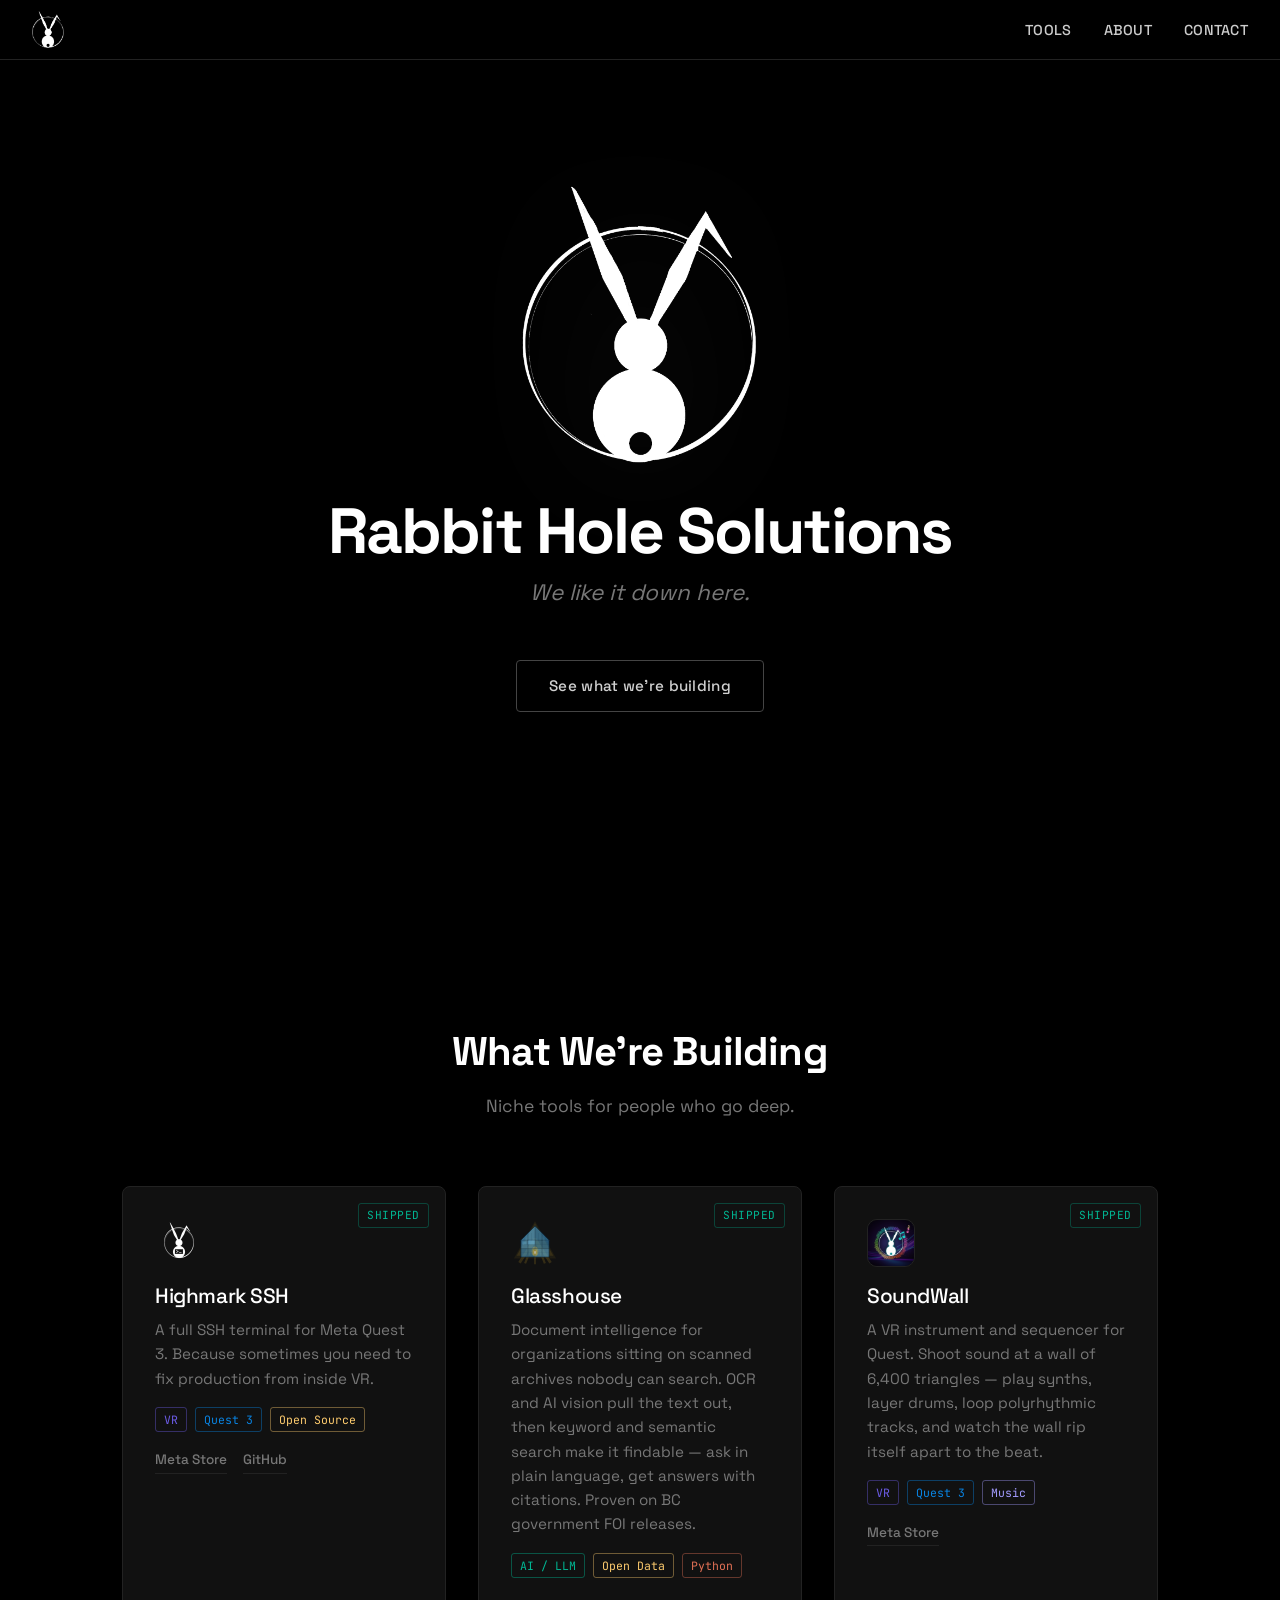
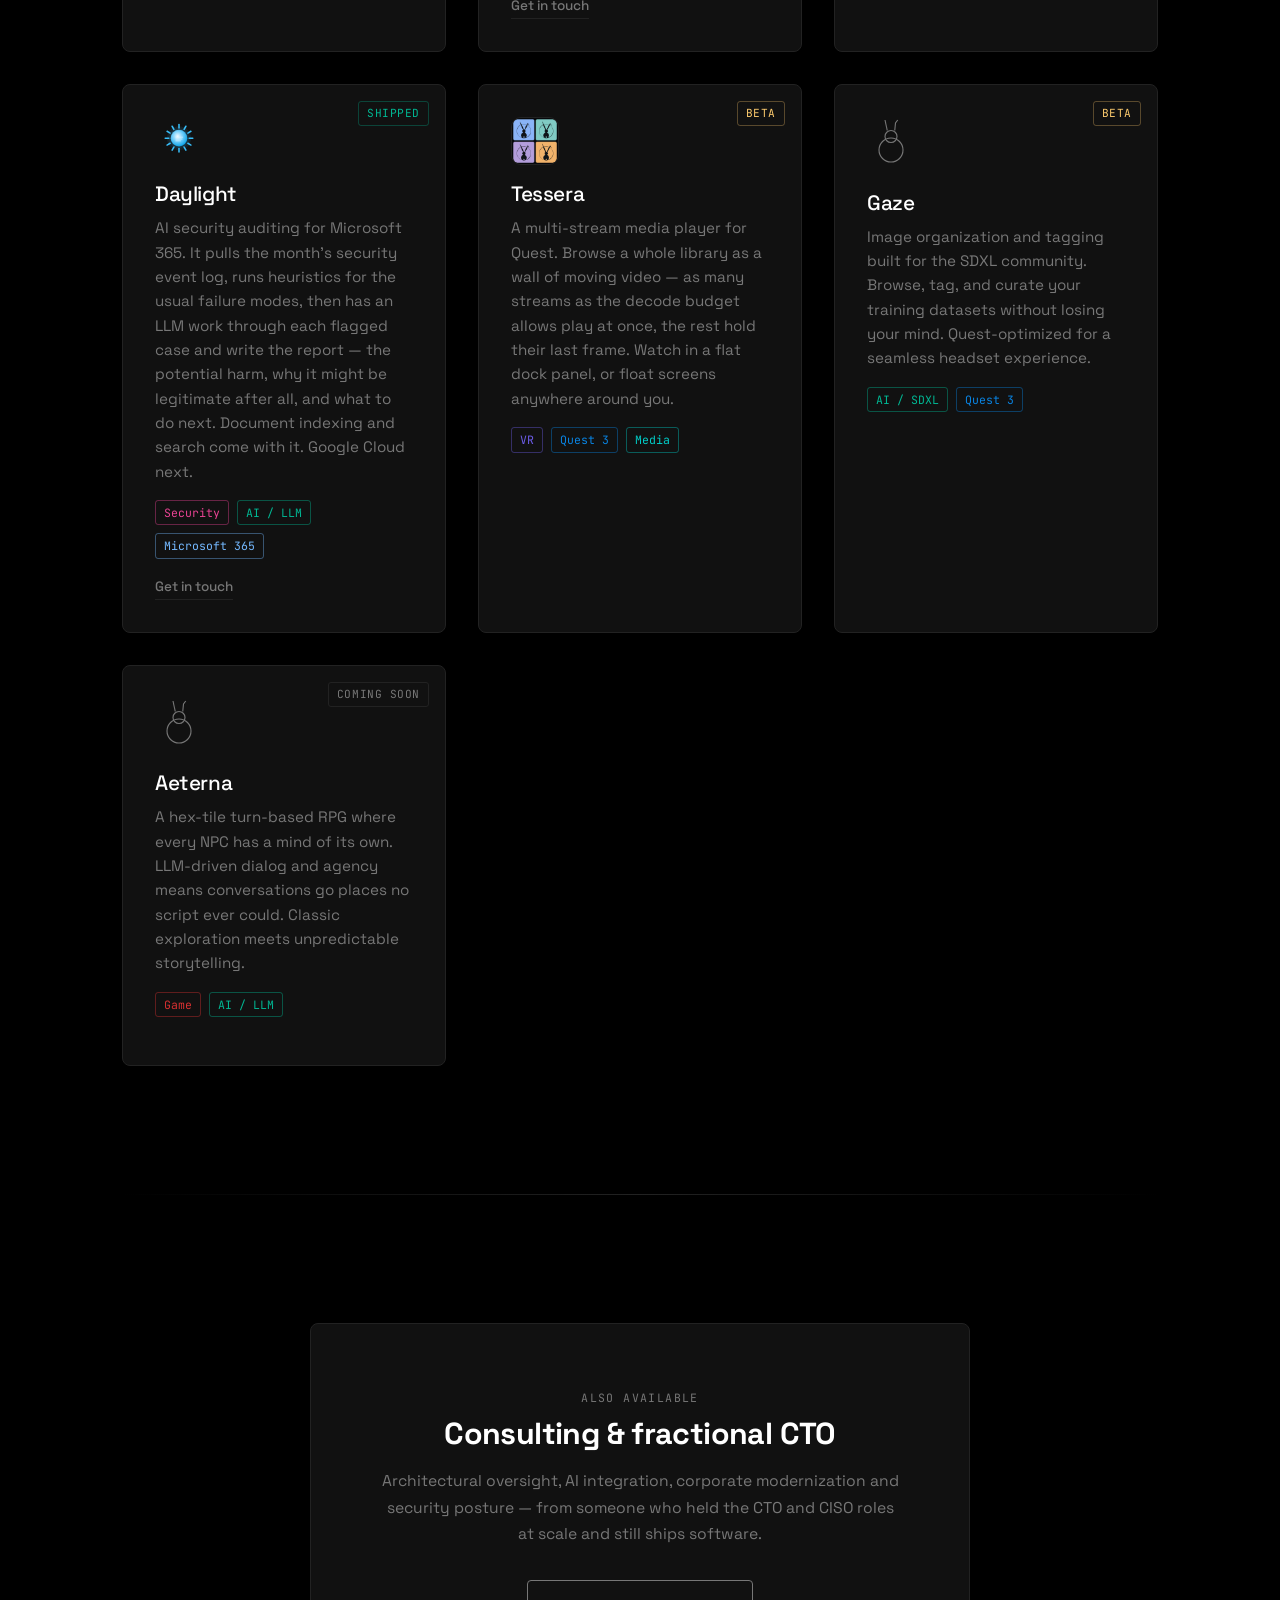
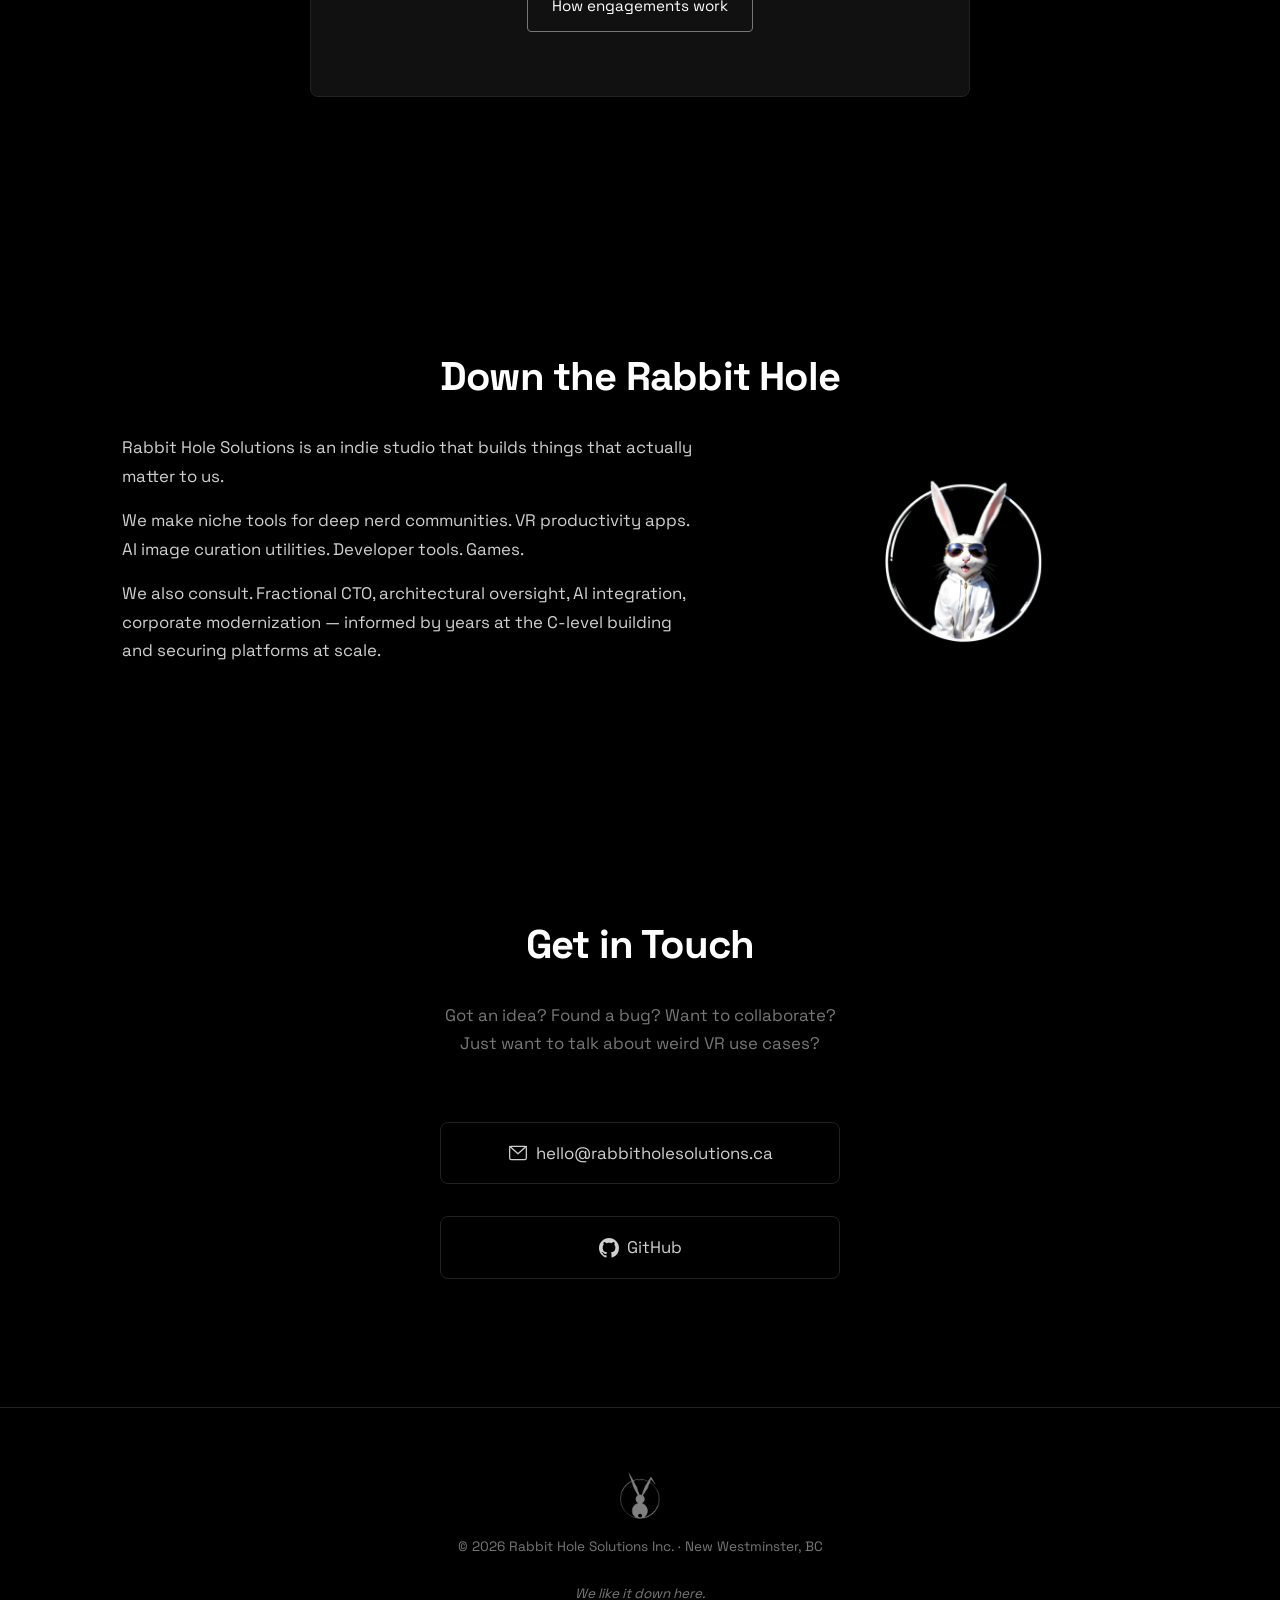
==== index.html @ 354b0333 "Lead with the products; add a consulting callout "Down the Rabbit Hole" moves below "What We're Buil" ====
<!DOCTYPE html>
<html lang="en">
<head>
    <meta charset="UTF-8">
    <meta name="viewport" content="width=device-width, initial-scale=1.0">
    <title>Rabbit Hole Solutions Inc.</title>
    <meta name="description" content="Niche tools for deep nerd communities. VR apps, AI image gen tools, dev utilities, and games. We like it down here.">
    <meta name="theme-color" content="#000000">
    <link rel="canonical" href="https://rabbitholesolutions.ca/">

    <!-- Open Graph / Social -->
    <meta property="og:site_name" content="Rabbit Hole Solutions Inc.">
    <meta property="og:title" content="Rabbit Hole Solutions Inc.">
    <meta property="og:description" content="Niche tools for deep nerd communities. We like it down here.">
    <meta property="og:image" content="https://rabbitholesolutions.ca/og-card.png">
    <meta property="og:image:width" content="1200">
    <meta property="og:image:height" content="630">
    <meta property="og:image:alt" content="Rabbit Hole Solutions — we like it down here.">
    <meta property="og:url" content="https://rabbitholesolutions.ca/">
    <meta property="og:type" content="website">

    <meta name="twitter:card" content="summary_large_image">
    <meta name="twitter:title" content="Rabbit Hole Solutions Inc.">
    <meta name="twitter:description" content="Niche tools for deep nerd communities. We like it down here.">
    <meta name="twitter:image" content="https://rabbitholesolutions.ca/og-card.png">

    <!-- Favicon -->
    <link rel="icon" type="image/png" sizes="180x180" href="favicon.png">
    <link rel="apple-touch-icon" href="favicon.png">

    <!-- Fonts -->
    <link rel="preconnect" href="https://fonts.googleapis.com">
    <link rel="preconnect" href="https://fonts.gstatic.com" crossorigin>
    <link href="https://fonts.googleapis.com/css2?family=Space+Grotesk:wght@400;500;700&family=JetBrains+Mono:wght@400;500&display=swap" rel="stylesheet">

    <link rel="stylesheet" href="style.css">

    <!--
    Structured data. Only shipped products are listed — a SoftwareApplication
    entry is a claim that the thing exists and can be had, so betas stay out.
    Prices are deliberately omitted: they would need updating here every time
    a store price moved, and stale structured data is worse than none.
    -->
    <script type="application/ld+json">
    {
      "@context": "https://schema.org",
      "@graph": [
        {
          "@type": "Organization",
          "@id": "https://rabbitholesolutions.ca/#org",
          "name": "Rabbit Hole Solutions Inc.",
          "url": "https://rabbitholesolutions.ca/",
          "logo": "https://rabbitholesolutions.ca/inverted.png",
          "email": "hello@rabbitholesolutions.ca",
          "description": "Indie software studio building niche tools for deep technical communities — VR apps, AI document tooling, developer utilities and games. Also consulting: fractional CTO, architectural oversight, AI integration and corporate modernization.",
          "address": {
            "@type": "PostalAddress",
            "addressLocality": "New Westminster",
            "addressRegion": "BC",
            "addressCountry": "CA"
          },
          "sameAs": ["https://github.com/rabbitHoleSolutions"]
        },
        {
          "@type": "SoftwareApplication",
          "name": "Highmark SSH",
          "description": "A full SSH terminal for Meta Quest 3.",
          "applicationCategory": "DeveloperApplication",
          "operatingSystem": "Meta Horizon OS",
          "url": "https://rabbitholesolutions.ca/highmark-ssh/",
          "publisher": { "@id": "https://rabbitholesolutions.ca/#org" }
        },
        {
          "@type": "SoftwareApplication",
          "name": "SoundWall",
          "description": "A VR instrument and sequencer for Meta Quest — play synths, layer drums and loop polyrhythmic tracks against a wall of 6,400 triangles.",
          "applicationCategory": "MultimediaApplication",
          "operatingSystem": "Meta Horizon OS",
          "url": "https://rabbitholesolutions.ca/soundwall/",
          "publisher": { "@id": "https://rabbitholesolutions.ca/#org" }
        },
        {
          "@type": "SoftwareApplication",
          "name": "Glasshouse",
          "description": "Document intelligence for organizations with large scanned archives. OCR and AI vision extract the text; keyword and semantic search make it findable, with cited answers to plain-language questions.",
          "applicationCategory": "BusinessApplication",
          "operatingSystem": "Web",
          "url": "https://rabbitholesolutions.ca/glasshouse/",
          "publisher": { "@id": "https://rabbitholesolutions.ca/#org" }
        },
        {
          "@type": "SoftwareApplication",
          "name": "Daylight",
          "description": "AI security auditing for Microsoft 365. Monthly security event logs are run through heuristics, then each flagged case is examined by an LLM and written up with potential harm, legitimate explanations and recommended next steps.",
          "applicationCategory": "SecurityApplication",
          "operatingSystem": "Web",
          "url": "https://rabbitholesolutions.ca/daylight/",
          "publisher": { "@id": "https://rabbitholesolutions.ca/#org" }
        }
      ]
    }
    </script>
</head>
<body>

    <!-- NAV -->
    <nav class="nav" id="nav">
        <a href="#hero" class="nav-logo">
            <img src="inverted.png" alt="Rabbit Hole Solutions" width="32" height="37">
        </a>
        <button class="nav-toggle" aria-label="Menu" aria-expanded="false">
            <span></span>
            <span></span>
            <span></span>
        </button>
        <ul class="nav-links">
            <li><a href="#tools">Tools</a></li>
            <li><a href="#about">About</a></li>
            <li><a href="#contact">Contact</a></li>
        </ul>
    </nav>

    <!-- HERO -->
    <section id="hero" class="hero">
        <div class="hero-bg">
            <svg class="hero-motif" aria-hidden="true" viewBox="0 0 600 500" preserveAspectRatio="xMidYMid meet">
                <!-- Left ear: rotated 35deg outward, anchored at base -->
                <g transform="rotate(-35, 280, 240)">
                    <polygon points="288,240 272,240 255,50" fill="white" opacity="0.06"/>
                    <line x1="288" y1="240" x2="255" y2="50" stroke="white" stroke-width="1.5" opacity="0.10"/>
                    <line x1="272" y1="240" x2="255" y2="50" stroke="white" stroke-width="1.5" opacity="0.10"/>
                </g>
                <!-- Right ear: rotated 35deg outward, kinked tip -->
                <g transform="rotate(35, 320, 240)">
                    <polygon points="312,240 328,240 338,130 358,60 348,48" fill="white" opacity="0.06"/>
                    <polyline points="312,240 338,130 348,48" fill="none" stroke="white" stroke-width="1.5" opacity="0.10"/>
                    <polyline points="328,240 338,130 358,60" fill="none" stroke="white" stroke-width="1.5" opacity="0.10"/>
                    <line x1="348" y1="48" x2="358" y2="60" stroke="white" stroke-width="1.5" opacity="0.10"/>
                </g>
                <!-- Head circle -->
                <circle cx="300" cy="260" r="40" fill="none" stroke="white" stroke-width="1.5" opacity="0.10"/>
                <!-- Body circle — snug against head, like the logo -->
                <circle cx="300" cy="330" r="55" fill="none" stroke="white" stroke-width="1.5" opacity="0.10"/>
                <!-- Outer ring echo -->
                <circle cx="300" cy="290" r="190" fill="none" stroke="white" stroke-width="1.5" opacity="0.08"/>
            </svg>
        </div>
        <div class="hero-content">
            <img src="inverted.png" alt="Rabbit Hole Solutions logo" class="hero-logo" width="280" height="326">
            <h1 class="hero-title">Rabbit Hole Solutions</h1>
            <p class="hero-tagline">We like it down here.</p>
            <a href="#tools" class="hero-cta">See what we're building</a>
        </div>
    </section>

    <!-- TOOLS -->
    <section id="tools" class="tools">
        <div class="container">
            <h2 class="section-title">What We're Building</h2>
            <p class="section-subtitle">Niche tools for people who go deep.</p>

            <!--
            === ADD A NEW TOOL ===
            Copy the <article> block below, paste it inside the tools-grid,
            and fill in your details.

            Status options: data-status="shipped" | "beta" | "coming-soon"
            Tag classes:    tag-vr | tag-ai | tag-oss | tag-quest | tag-dev | tag-game | tag-music | tag-media
                            tag-sec | tag-cloud

            <article class="tool-card" data-status="STATUS">
                <div class="tool-icon">
                    <svg class="tool-icon-placeholder" aria-hidden="true" viewBox="0 0 64 64">
                        <circle cx="32" cy="44" r="16" fill="none" stroke="currentColor" stroke-width="1.5"/>
                        <circle cx="32" cy="26" r="8" fill="none" stroke="currentColor" stroke-width="1.5"/>
                        <line x1="27" y1="18" x2="24" y2="4" stroke="currentColor" stroke-width="1.5"/>
                        <polyline points="37,18 38,8 41,4" fill="none" stroke="currentColor" stroke-width="1.5"/>
                    </svg>
                </div>
                <h3 class="tool-name">TOOL NAME</h3>
                <p class="tool-desc">DESCRIPTION</p>
                <div class="tool-tags">
                    <span class="tag TAG_CLASS">TAG</span>
                </div>
                <div class="tool-links">
                    <a href="URL" class="tool-link">LINK TEXT</a>
                </div>
            </article>
            -->

            <div class="tools-grid">

                <article class="tool-card" data-status="shipped">
                    <div class="tool-icon">
                        <img src="icons/highmark-ssh.png" alt="" class="tool-icon-img" width="48" height="48">
                    </div>
                    <h3 class="tool-name"><a href="/highmark-ssh/">Highmark SSH</a></h3>
                    <p class="tool-desc">A full SSH terminal for Meta Quest 3. Because sometimes you need to fix production from inside VR.</p>
                    <div class="tool-tags">
                        <span class="tag tag-vr">VR</span>
                        <span class="tag tag-quest">Quest 3</span>
                        <span class="tag tag-oss">Open Source</span>
                    </div>
                    <div class="tool-links">
                        <a href="https://www.meta.com/experiences/highmark-ssh/25701722399438079" class="tool-link">Meta Store</a>
                        <a href="https://github.com/rabbitHoleSolutions/highmark-ssh" class="tool-link">GitHub</a>
                    </div>
                </article>

                <article class="tool-card" data-status="shipped">
                    <div class="tool-icon">
                        <img src="icons/glasshouse.svg" alt="" class="tool-icon-img" width="48" height="48">
                    </div>
                    <h3 class="tool-name"><a href="/glasshouse/">Glasshouse</a></h3>
                    <p class="tool-desc">Document intelligence for organizations sitting on scanned archives nobody can search. OCR and AI vision pull the text out, then keyword and semantic search make it findable — ask in plain language, get answers with citations. Proven on BC government FOI releases.</p>
                    <div class="tool-tags">
                        <span class="tag tag-ai">AI / LLM</span>
                        <span class="tag tag-oss">Open Data</span>
                        <span class="tag tag-dev">Python</span>
                    </div>
                    <div class="tool-links">
                        <a href="mailto:hello@rabbitholesolutions.ca" class="tool-link">Get in touch</a>
                    </div>
                </article>

                <article class="tool-card" data-status="shipped">
                    <div class="tool-icon">
                        <img src="icons/soundwall.png" alt="" class="tool-icon-img tool-icon-img--tile" width="48" height="48">
                    </div>
                    <h3 class="tool-name"><a href="/soundwall/">SoundWall</a></h3>
                    <p class="tool-desc">A VR instrument and sequencer for Quest. Shoot sound at a wall of 6,400 triangles — play synths, layer drums, loop polyrhythmic tracks, and watch the wall rip itself apart to the beat.</p>
                    <div class="tool-tags">
                        <span class="tag tag-vr">VR</span>
                        <span class="tag tag-quest">Quest 3</span>
                        <span class="tag tag-music">Music</span>
                    </div>
                    <div class="tool-links">
                        <a href="https://www.meta.com/experiences/soundwall/1194084427125571/" class="tool-link">Meta Store</a>
                    </div>
                </article>

                <article class="tool-card" data-status="shipped">
                    <div class="tool-icon">
                        <img src="icons/daylight.svg" alt="" class="tool-icon-img" width="48" height="48">
                    </div>
                    <h3 class="tool-name"><a href="/daylight/">Daylight</a></h3>
                    <p class="tool-desc">AI security auditing for Microsoft 365. It pulls the month's security event log, runs heuristics for the usual failure modes, then has an LLM work through each flagged case and write the report — the potential harm, why it might be legitimate after all, and what to do next. Document indexing and search come with it. Google Cloud next.</p>
                    <div class="tool-tags">
                        <span class="tag tag-sec">Security</span>
                        <span class="tag tag-ai">AI / LLM</span>
                        <span class="tag tag-cloud">Microsoft 365</span>
                    </div>
                    <div class="tool-links">
                        <a href="mailto:hello@rabbitholesolutions.ca" class="tool-link">Get in touch</a>
                    </div>
                </article>

                <article class="tool-card" data-status="beta">
                    <div class="tool-icon">
                        <img src="icons/tessera.png" alt="" class="tool-icon-img tool-icon-img--tile" width="48" height="48">
                    </div>
                    <h3 class="tool-name"><a href="/tessera/">Tessera</a></h3>
                    <p class="tool-desc">A multi-stream media player for Quest. Browse a whole library as a wall of moving video — as many streams as the decode budget allows play at once, the rest hold their last frame. Watch in a flat dock panel, or float screens anywhere around you.</p>
                    <div class="tool-tags">
                        <span class="tag tag-vr">VR</span>
                        <span class="tag tag-quest">Quest 3</span>
                        <span class="tag tag-media">Media</span>
                    </div>
                    <div class="tool-links">
                    </div>
                </article>

                <article class="tool-card" data-status="beta">
                    <div class="tool-icon">
                        <svg class="tool-icon-placeholder" aria-hidden="true" viewBox="0 0 64 64">
                            <circle cx="32" cy="44" r="16" fill="none" stroke="currentColor" stroke-width="1.5"/>
                            <circle cx="32" cy="26" r="8" fill="none" stroke="currentColor" stroke-width="1.5"/>
                            <line x1="27" y1="18" x2="24" y2="4" stroke="currentColor" stroke-width="1.5"/>
                            <polyline points="37,18 38,8 41,4" fill="none" stroke="currentColor" stroke-width="1.5"/>
                        </svg>
                    </div>
                    <h3 class="tool-name">Gaze</h3>
                    <p class="tool-desc">Image organization and tagging built for the SDXL community. Browse, tag, and curate your training datasets without losing your mind. Quest-optimized for a seamless headset experience.</p>
                    <div class="tool-tags">
                        <span class="tag tag-ai">AI / SDXL</span>
                        <span class="tag tag-quest">Quest 3</span>
                    </div>
                    <div class="tool-links">
                    </div>
                </article>

                <article class="tool-card" data-status="coming-soon">
                    <div class="tool-icon">
                        <svg class="tool-icon-placeholder" aria-hidden="true" viewBox="0 0 64 64">
                            <circle cx="32" cy="44" r="16" fill="none" stroke="currentColor" stroke-width="1.5"/>
                            <circle cx="32" cy="26" r="8" fill="none" stroke="currentColor" stroke-width="1.5"/>
                            <line x1="27" y1="18" x2="24" y2="4" stroke="currentColor" stroke-width="1.5"/>
                            <polyline points="37,18 38,8 41,4" fill="none" stroke="currentColor" stroke-width="1.5"/>
                        </svg>
                    </div>
                    <h3 class="tool-name">Aeterna</h3>
                    <p class="tool-desc">A hex-tile turn-based RPG where every NPC has a mind of its own. LLM-driven dialog and agency means conversations go places no script ever could. Classic exploration meets unpredictable storytelling.</p>
                    <div class="tool-tags">
                        <span class="tag tag-game">Game</span>
                        <span class="tag tag-ai">AI / LLM</span>
                    </div>
                    <div class="tool-links">
                    </div>
                </article>

            </div>
        </div>
    </section>

    <!-- CONSULTING -->
    <section id="consulting" class="consulting">
        <div class="container">
            <hr class="soft-rule">
            <article class="consult-card">
                <p class="consult-eyebrow">Also available</p>
                <h2 class="consult-title">Consulting &amp; fractional CTO</h2>
                <p class="consult-desc">Architectural oversight, AI integration, corporate modernization and security posture &mdash; from someone who held the CTO and CISO roles at scale and still ships software.</p>
                <a href="/consulting/" class="cta cta-primary">How engagements work</a>
            </article>
        </div>
    </section>

    <!-- ABOUT -->
    <section id="about" class="about">
        <div class="container">
            <h2 class="section-title">Down the Rabbit Hole</h2>
            <div class="about-content">
                <div class="about-text">
                    <p>Rabbit Hole Solutions is an indie studio that builds things that actually matter to us.</p>
                    <p>We make niche tools for deep nerd communities. VR productivity apps. AI image curation utilities. Developer tools. Games.</p>
                    <p>We also <a href="/consulting/">consult</a>. Fractional CTO, architectural oversight, AI integration, corporate modernization — informed by years at the C-level building and securing platforms at scale.</p>
                </div>
                <aside class="about-aside">
                    <img src="about-rabbit.webp" alt="Rabbit Hole Solutions mascot" class="about-image" width="656" height="768" loading="lazy">
                </aside>
            </div>
        </div>
    </section>

    <!-- CONTACT -->
    <section id="contact" class="contact">
        <div class="container">
            <h2 class="section-title">Get in Touch</h2>
            <p class="contact-intro">Got an idea? Found a bug? Want to collaborate?<br>Just want to talk about weird VR use cases?</p>
            <div class="contact-methods">
                <a href="mailto:hello@rabbitholesolutions.ca" class="contact-link">
                    <svg class="contact-icon" aria-hidden="true" viewBox="0 0 24 24" fill="none" stroke="currentColor" stroke-width="1.5" stroke-linecap="round" stroke-linejoin="round">
                        <rect x="2" y="4" width="20" height="16" rx="2"/>
                        <path d="M22 4L12 13L2 4"/>
                    </svg>
                    hello@rabbitholesolutions.ca
                </a>
                <a href="https://github.com/rabbitHoleSolutions" class="contact-link" target="_blank" rel="noopener noreferrer">
                    <svg class="contact-icon" aria-hidden="true" viewBox="0 0 24 24" fill="currentColor">
                        <path d="M12 0C5.37 0 0 5.37 0 12c0 5.31 3.435 9.795 8.205 11.385.6.105.825-.255.825-.57 0-.285-.015-1.23-.015-2.235-3.015.555-3.795-.735-4.035-1.41-.135-.345-.72-1.41-1.23-1.695-.42-.225-1.02-.78-.015-.795.945-.015 1.62.87 1.845 1.23 1.08 1.815 2.805 1.305 3.495.99.105-.78.42-1.305.765-1.605-2.67-.3-5.46-1.335-5.46-5.925 0-1.305.465-2.385 1.23-3.225-.12-.3-.54-1.53.12-3.18 0 0 1.005-.315 3.3 1.23.96-.27 1.98-.405 3-.405s2.04.135 3 .405c2.295-1.56 3.3-1.23 3.3-1.23.66 1.65.24 2.88.12 3.18.765.84 1.23 1.905 1.23 3.225 0 4.605-2.805 5.625-5.475 5.925.435.375.81 1.095.81 2.22 0 1.605-.015 2.895-.015 3.3 0 .315.225.69.825.57A12.02 12.02 0 0024 12c0-6.63-5.37-12-12-12z"/>
                    </svg>
                    GitHub
                </a>
            </div>
        </div>
    </section>

    <!-- FOOTER -->
    <footer class="footer">
        <div class="container">
            <img src="inverted.png" alt="" class="footer-logo" width="40" height="47">
            <p class="footer-copy">&copy; 2026 Rabbit Hole Solutions Inc. &middot; New Westminster, BC</p>
            <p class="footer-tagline">We like it down here.</p>
        </div>
    </footer>

    <script>
        // Smooth scroll for anchor links
        document.querySelectorAll('a[href^="#"]').forEach(function(link) {
            link.addEventListener('click', function(e) {
                e.preventDefault();
                var target = document.querySelector(this.getAttribute('href'));
                if (target) {
                    target.scrollIntoView({ behavior: 'smooth', block: 'start' });
                }
                // Close mobile nav if open
                document.getElementById('nav').classList.remove('nav--open');
                document.querySelector('.nav-toggle').setAttribute('aria-expanded', 'false');
            });
        });

        // Mobile nav toggle
        var toggle = document.querySelector('.nav-toggle');
        var nav = document.getElementById('nav');
        toggle.addEventListener('click', function() {
            var open = nav.classList.toggle('nav--open');
            toggle.setAttribute('aria-expanded', open);
        });

        // Scroll-triggered fade-in
        var observer = new IntersectionObserver(function(entries) {
            entries.forEach(function(entry) {
                if (entry.isIntersecting) {
                    entry.target.classList.add('visible');
                    observer.unobserve(entry.target);
                }
            });
        }, { threshold: 0.1 });

        document.querySelectorAll('.tool-card, .about-content, .section-title, .consult-card, .contact-methods').forEach(function(el) {
            observer.observe(el);
        });
    </script>

</body>
</html>
---- style.css ----
/* ============================================
   Rabbit Hole Solutions — style.css
   ============================================ */

/* --- Reset & Base --- */

*, *::before, *::after {
    box-sizing: border-box;
    margin: 0;
    padding: 0;
}

html {
    color-scheme: dark;
    scroll-behavior: smooth;
}

body {
    font-family: 'Space Grotesk', system-ui, -apple-system, sans-serif;
    font-size: 1rem;
    line-height: 1.7;
    color: var(--color-text);
    background: var(--color-bg);
    -webkit-font-smoothing: antialiased;
    -moz-osx-font-smoothing: grayscale;
    overflow-x: hidden;
}

/* --- Custom Properties --- */

:root {
    /* Colors */
    --color-bg:             #000000;
    --color-bg-raised:      #0a0a0a;
    --color-bg-card:        #111111;
    --color-bg-card-hover:  #1a1a1a;
    --color-border:         #222222;
    --color-border-hover:   #444444;
    --color-text:           #d0d0d0;
    --color-text-muted:     #777777;
    --color-text-bright:    #ffffff;
    --color-accent:         #ffffff;
    --color-link:           #cccccc;
    --color-link-hover:     #ffffff;

    /* Tag colors */
    --color-tag-vr:         #6c5ce7;
    --color-tag-ai:         #00b894;
    --color-tag-oss:        #fdcb6e;
    --color-tag-quest:      #0984e3;
    --color-tag-dev:        #e17055;
    --color-tag-game:       #d63031;
    --color-tag-music:      #a29bfe;
    --color-tag-media:      #00cec9;
    --color-tag-sec:        #e84393;
    --color-tag-cloud:      #74b9ff;

    /* Typography */
    --font-heading:  'Space Grotesk', system-ui, -apple-system, sans-serif;
    --font-body:     'Space Grotesk', system-ui, -apple-system, sans-serif;
    --font-mono:     'JetBrains Mono', 'Fira Code', 'Cascadia Code', monospace;

    /* Spacing */
    --space-xs:  0.25rem;
    --space-sm:  0.5rem;
    --space-md:  1rem;
    --space-lg:  2rem;
    --space-xl:  4rem;
    --space-2xl: 8rem;

    /* Layout */
    --max-width:   1100px;
    --nav-height:  60px;

    /* Transitions */
    --transition-fast: 150ms ease;
    --transition-med:  300ms ease;
}

/* --- Typography --- */

h1, h2, h3 {
    font-family: var(--font-heading);
    color: var(--color-text-bright);
    letter-spacing: -0.02em;
}

h1 { font-size: clamp(2.5rem, 5vw, 4rem); font-weight: 700; line-height: 1.1; }
h2 { font-size: clamp(1.8rem, 3.5vw, 2.5rem); font-weight: 700; line-height: 1.2; }
h3 { font-size: clamp(1.1rem, 2vw, 1.3rem); font-weight: 500; line-height: 1.3; }

a {
    color: var(--color-link);
    text-decoration: none;
    transition: color var(--transition-fast);
}

a:hover {
    color: var(--color-link-hover);
}

p + p {
    margin-top: var(--space-md);
}

/* --- Layout --- */

.container {
    max-width: var(--max-width);
    margin: 0 auto;
    padding: 0 var(--space-lg);
}

section {
    scroll-margin-top: var(--nav-height);
}

/* --- Section Titles --- */

.section-title {
    text-align: center;
    margin-bottom: var(--space-lg);
}

/* Section divider arcs — disabled for now, re-enable when AI images are in
.section-title::before {
    content: '';
    display: block;
    width: 50px;
    height: 50px;
    border: 1.5px solid var(--color-border-hover);
    border-radius: 50%;
    margin: 0 auto var(--space-lg);
    clip-path: inset(0 0 50% 0);
    opacity: 0.4;
}
*/

.section-subtitle {
    text-align: center;
    color: var(--color-text-muted);
    font-size: 1.1rem;
    margin-top: calc(var(--space-lg) * -0.5);
    margin-bottom: var(--space-xl);
}

/* --- Navigation --- */

.nav {
    position: fixed;
    top: 0;
    left: 0;
    right: 0;
    height: var(--nav-height);
    display: flex;
    align-items: center;
    justify-content: space-between;
    padding: 0 var(--space-lg);
    background: rgba(0, 0, 0, 0.85);
    backdrop-filter: blur(12px);
    -webkit-backdrop-filter: blur(12px);
    border-bottom: 1px solid var(--color-border);
    z-index: 1000;
}

.nav-logo img {
    display: block;
    transition: opacity var(--transition-fast);
}

.nav-logo:hover img {
    opacity: 0.8;
}

.nav-links {
    display: flex;
    list-style: none;
    gap: var(--space-lg);
}

.nav-links a {
    font-size: 0.9rem;
    font-weight: 500;
    letter-spacing: 0.02em;
    text-transform: uppercase;
}

.nav-links a:hover {
    color: var(--color-text-bright);
}

/* Hamburger toggle */
.nav-toggle {
    display: none;
    flex-direction: column;
    justify-content: center;
    gap: 5px;
    background: none;
    border: none;
    cursor: pointer;
    padding: 8px;
    z-index: 1001;
}

.nav-toggle span {
    display: block;
    width: 24px;
    height: 2px;
    background: var(--color-text-bright);
    transition: transform var(--transition-med), opacity var(--transition-med);
}

/* --- Hero --- */

.hero {
    position: relative;
    min-height: 100vh;
    display: flex;
    align-items: center;
    justify-content: center;
    text-align: center;
    padding: var(--nav-height) var(--space-lg) var(--space-xl);
    overflow: hidden;
}

.hero-bg {
    position: absolute;
    left: 0;
    right: 0;
    bottom: 0;
    top: 55%;
    pointer-events: none;
    display: none; /* Hidden until AI-generated images replace the SVG */
}

.hero-motif {
    width: 100%;
    height: 100%;
}

.hero-content {
    position: relative;
    z-index: 1;
    display: flex;
    flex-direction: column;
    align-items: center;
    gap: var(--space-md);
}

.hero-logo {
    max-width: 240px;
    height: auto;
    margin-bottom: var(--space-md);
    filter: drop-shadow(0 0 60px rgba(255, 255, 255, 0.05));
}

.hero-title {
    letter-spacing: -0.03em;
}

.hero-tagline {
    font-size: clamp(1.1rem, 2.5vw, 1.4rem);
    color: var(--color-text-muted);
    font-style: italic;
    margin-top: calc(var(--space-sm) * -1);
}

.hero-cta {
    display: inline-block;
    margin-top: var(--space-lg);
    padding: 0.75rem 2rem;
    border: 1.5px solid var(--color-border-hover);
    border-radius: 4px;
    font-size: 0.95rem;
    font-weight: 500;
    letter-spacing: 0.02em;
    color: var(--color-text);
    transition: border-color var(--transition-med), color var(--transition-med), background var(--transition-med);
}

.hero-cta:hover {
    border-color: var(--color-text-bright);
    color: var(--color-text-bright);
    background: rgba(255, 255, 255, 0.03);
}

/* --- About --- */

.about {
    padding: var(--space-2xl) 0;
}

.about-content {
    display: grid;
    grid-template-columns: 1fr;
    gap: var(--space-xl);
    margin-top: var(--space-lg);
}

.about-text {
    color: var(--color-text);
    font-size: 1.05rem;
}

.about-aside {
    display: flex;
    align-items: center;
    justify-content: center;
}

.about-image {
    max-width: 160px;
    width: 100%;
    height: auto;
    border-radius: 8px;
}

/* --- Tools --- */

.tools {
    padding: var(--space-2xl) 0;
}

.tools-grid {
    display: grid;
    grid-template-columns: repeat(auto-fill, minmax(320px, 1fr));
    gap: var(--space-lg);
}

.tool-card {
    position: relative;
    background: var(--color-bg-card);
    border: 1px solid var(--color-border);
    border-radius: 8px;
    padding: var(--space-lg);
    transition: border-color var(--transition-med), background var(--transition-med);
}

.tool-card:hover {
    border-color: var(--color-border-hover);
    background: var(--color-bg-card-hover);
}

/* Status badges */
.tool-card::after {
    position: absolute;
    top: var(--space-md);
    right: var(--space-md);
    font-size: 0.7rem;
    font-family: var(--font-mono);
    text-transform: uppercase;
    letter-spacing: 0.05em;
    padding: 2px 8px;
    border-radius: 3px;
}

.tool-card[data-status="shipped"]::after {
    content: 'shipped';
    color: #00b894;
    border: 1px solid rgba(0, 184, 148, 0.3);
}

.tool-card[data-status="beta"]::after {
    content: 'beta';
    color: #fdcb6e;
    border: 1px solid rgba(253, 203, 110, 0.3);
}

.tool-card[data-status="coming-soon"]::after {
    content: 'coming soon';
    color: var(--color-text-muted);
    border: 1px solid var(--color-border);
}

.tool-icon {
    margin-bottom: var(--space-md);
    color: var(--color-text-muted);
}

.tool-icon-placeholder {
    width: 48px;
    height: 48px;
}

/* Real app icons, for shipped products only. The --tile modifier is for square
   store art that carries its own background; transparent line-art marks are
   left bare so they sit like the placeholder SVGs beside them. */
.tool-icon-img {
    display: block;
    width: 48px;
    height: 48px;
}

.tool-icon-img--tile {
    border-radius: 10px;
    border: 1px solid var(--color-border);
}

.tool-name {
    margin-bottom: var(--space-sm);
    padding-right: 5rem;
}

/* Tiles for products that have their own page link through the heading.
   Products without a page keep a plain heading, so the absence of a link
   is itself the signal that there is nothing more to read yet. */
.tool-name a {
    color: inherit;
    text-decoration: none;
    border-bottom: 1px solid transparent;
    transition: border-color var(--transition-med);
}

.tool-name a:hover {
    border-bottom-color: var(--color-text-muted);
}

.tool-desc {
    color: var(--color-text-muted);
    font-size: 0.95rem;
    line-height: 1.6;
    margin-bottom: var(--space-md);
}

.tool-tags {
    display: flex;
    flex-wrap: wrap;
    gap: var(--space-sm);
    margin-bottom: var(--space-md);
}

.tag {
    font-size: 0.72rem;
    font-family: var(--font-mono);
    padding: 2px 8px;
    border-radius: 3px;
    background: transparent;
    border: 1px solid;
    white-space: nowrap;
}

.tag-vr    { color: var(--color-tag-vr);    border-color: rgba(108, 92, 231, 0.4); }
.tag-ai    { color: var(--color-tag-ai);    border-color: rgba(0, 184, 148, 0.4); }
.tag-oss   { color: var(--color-tag-oss);   border-color: rgba(253, 203, 110, 0.4); }
.tag-quest { color: var(--color-tag-quest); border-color: rgba(9, 132, 227, 0.4); }
.tag-dev   { color: var(--color-tag-dev);   border-color: rgba(225, 112, 85, 0.4); }
.tag-game  { color: var(--color-tag-game);  border-color: rgba(214, 48, 49, 0.4); }
.tag-music { color: var(--color-tag-music); border-color: rgba(162, 155, 254, 0.4); }
.tag-media { color: var(--color-tag-media); border-color: rgba(0, 206, 201, 0.4); }
.tag-sec   { color: var(--color-tag-sec);   border-color: rgba(232, 67, 147, 0.4); }
.tag-cloud { color: var(--color-tag-cloud); border-color: rgba(116, 185, 255, 0.4); }

.tool-links {
    display: flex;
    flex-wrap: wrap;
    gap: var(--space-md);
}

.tool-link {
    font-size: 0.85rem;
    font-weight: 500;
    color: var(--color-text-muted);
    border-bottom: 1px solid var(--color-border);
    padding-bottom: 1px;
    transition: color var(--transition-fast), border-color var(--transition-fast);
}

.tool-link:hover {
    color: var(--color-text-bright);
    border-color: var(--color-text-bright);
}

/* --- Consulting callout --- */

/* Sits between the product grid and the about copy, deliberately not
   shaped like a tool card — consulting is a different offer to a
   different buyer, and should not read as the eighth product. */
.consulting {
    padding: 0 0 var(--space-2xl);
}

.soft-rule {
    border: 0;
    height: 1px;
    background: linear-gradient(90deg, transparent, var(--color-border), transparent);
    margin: 0 0 var(--space-2xl);
}

.consult-card {
    max-width: 660px;
    margin: 0 auto;
    text-align: center;
    padding: var(--space-xl) var(--space-lg);
    border: 1px solid var(--color-border);
    border-radius: 8px;
    background: var(--color-bg-card);
    transition: border-color var(--transition-med), background var(--transition-med);
}

.consult-card:hover {
    border-color: var(--color-border-hover);
    background: var(--color-bg-card-hover);
}

.consult-eyebrow {
    font-family: var(--font-mono);
    font-size: 0.72rem;
    text-transform: uppercase;
    letter-spacing: 0.12em;
    color: var(--color-text-muted);
    margin-bottom: var(--space-sm);
}

.consult-title {
    font-size: clamp(1.4rem, 3.5vw, 1.9rem);
    margin-bottom: var(--space-md);
}

.consult-desc {
    color: var(--color-text-muted);
    font-size: 0.98rem;
    margin: 0 auto var(--space-lg);
    max-width: 52ch;
}

/* --- Contact --- */

.contact {
    padding: var(--space-2xl) 0;
}

.contact-intro {
    text-align: center;
    color: var(--color-text-muted);
    font-size: 1.05rem;
    margin-bottom: var(--space-xl);
}

.contact-methods {
    display: flex;
    flex-direction: column;
    align-items: center;
    gap: var(--space-lg);
}

.contact-link {
    display: flex;
    align-items: center;
    gap: var(--space-sm);
    font-size: 1.05rem;
    color: var(--color-text);
    padding: var(--space-md) var(--space-lg);
    border: 1px solid var(--color-border);
    border-radius: 8px;
    transition: border-color var(--transition-med), background var(--transition-med);
    width: 100%;
    max-width: 400px;
    justify-content: center;
}

.contact-link:hover {
    border-color: var(--color-border-hover);
    background: var(--color-bg-card);
    color: var(--color-text-bright);
}

.contact-icon {
    width: 20px;
    height: 20px;
    flex-shrink: 0;
}

/* --- Footer --- */

.footer {
    padding: var(--space-xl) 0;
    border-top: 1px solid var(--color-border);
    text-align: center;
}

.footer .container {
    display: flex;
    flex-direction: column;
    align-items: center;
    gap: var(--space-sm);
}

.footer-logo {
    opacity: 0.5;
    margin-bottom: var(--space-sm);
}

.footer-copy {
    font-size: 0.85rem;
    color: var(--color-text-muted);
}

.footer-tagline {
    font-size: 0.85rem;
    color: var(--color-text-muted);
    font-style: italic;
}

/* --- Scroll Animations --- */

.tool-card,
.about-content,
.section-title,
.consult-card,
.contact-methods {
    opacity: 0;
    transform: translateY(20px);
    transition: opacity 0.6s ease, transform 0.6s ease;
}

.tool-card.visible,
.about-content.visible,
.section-title.visible,
.consult-card.visible,
.contact-methods.visible {
    opacity: 1;
    transform: translateY(0);
}

/* Stagger tool cards */
.tool-card:nth-child(2) { transition-delay: 0.1s; }
.tool-card:nth-child(3) { transition-delay: 0.2s; }
.tool-card:nth-child(4) { transition-delay: 0.3s; }
.tool-card:nth-child(5) { transition-delay: 0.4s; }
.tool-card:nth-child(6) { transition-delay: 0.5s; }

/* --- Product Pages --- */

.page {
    padding-top: calc(var(--space-xl) + 60px);
    padding-bottom: var(--space-xl);
}

.breadcrumb {
    font-family: var(--font-mono);
    font-size: 0.8rem;
    color: var(--color-text-muted);
    margin-bottom: var(--space-lg);
}

.breadcrumb a {
    color: var(--color-text-muted);
    text-decoration: none;
    border-bottom: 1px solid var(--color-border);
}

.breadcrumb a:hover { color: var(--color-text-bright); }

.product-head {
    display: flex;
    align-items: flex-start;
    gap: var(--space-lg);
    margin-bottom: var(--space-lg);
}

.product-head img {
    width: 72px;
    height: 72px;
    flex: none;
}

.product-head img.tile {
    border-radius: 14px;
    border: 1px solid var(--color-border);
}

.product-title {
    font-size: clamp(2rem, 5vw, 3rem);
    line-height: 1.1;
    margin-bottom: var(--space-sm);
}

.product-tagline {
    color: var(--color-text-muted);
    font-size: 1.1rem;
    max-width: 60ch;
}

/* Status pill — the tile badges are ::after content, which cannot be
   reused here, so this is the standalone equivalent. */
.pill {
    display: inline-block;
    font-family: var(--font-mono);
    font-size: 0.7rem;
    text-transform: uppercase;
    letter-spacing: 0.05em;
    padding: 2px 8px;
    border-radius: 3px;
    margin-bottom: var(--space-sm);
}

.pill-shipped { color: #00b894; border: 1px solid rgba(0, 184, 148, 0.3); }
.pill-beta    { color: #fdcb6e; border: 1px solid rgba(253, 203, 110, 0.3); }

.cta-row {
    display: flex;
    flex-wrap: wrap;
    gap: var(--space-md);
    margin: var(--space-lg) 0 var(--space-xl);
}

.cta {
    display: inline-block;
    padding: 12px 24px;
    border: 1px solid var(--color-border-hover);
    border-radius: 4px;
    color: var(--color-text);
    text-decoration: none;
    font-size: 0.95rem;
    transition: background var(--transition-med), border-color var(--transition-med);
}

.cta:hover { background: var(--color-bg-card-hover); border-color: var(--color-text-muted); }
.cta-primary { background: var(--color-bg-card); border-color: var(--color-text-muted); color: var(--color-text-bright); }

.prose {
    max-width: 68ch;
}

.prose h2 {
    font-size: 1.5rem;
    margin: var(--space-xl) 0 var(--space-md);
}

.prose h3 {
    font-size: 1.05rem;
    margin: var(--space-lg) 0 var(--space-sm);
}

.prose p { margin-bottom: var(--space-md); color: var(--color-text-muted); }
.prose strong { color: var(--color-text); font-weight: 500; }

.prose ul {
    list-style: none;
    margin-bottom: var(--space-md);
}

.prose ul li {
    color: var(--color-text-muted);
    padding-left: 1.3em;
    position: relative;
    margin-bottom: 8px;
}

.prose ul li::before {
    content: '—';
    position: absolute;
    left: 0;
    color: var(--color-border-hover);
}

figure {
    margin: var(--space-lg) 0;
}

figure img {
    width: 100%;
    height: auto;
    border-radius: 6px;
    border: 1px solid var(--color-border);
    display: block;
}

figcaption {
    font-size: 0.85rem;
    color: var(--color-text-muted);
    margin-top: var(--space-sm);
    font-family: var(--font-mono);
}

.stat-row {
    display: grid;
    grid-template-columns: repeat(auto-fit, minmax(150px, 1fr));
    gap: var(--space-md);
    margin: var(--space-lg) 0;
}

.stat {
    border: 1px solid var(--color-border);
    border-radius: 6px;
    padding: var(--space-md);
    background: var(--color-bg-card);
}

.stat b {
    display: block;
    font-size: 1.6rem;
    color: var(--color-text-bright);
    font-weight: 700;
    line-height: 1.2;
}

.stat span {
    font-size: 0.82rem;
    color: var(--color-text-muted);
}

.spec {
    border-top: 1px solid var(--color-border);
    margin-top: var(--space-lg);
}

.spec div {
    display: flex;
    gap: var(--space-md);
    padding: 10px 0;
    border-bottom: 1px solid var(--color-border);
    font-size: 0.9rem;
}

.spec dt {
    flex: 0 0 30%;
    color: var(--color-text-muted);
    font-family: var(--font-mono);
    font-size: 0.82rem;
}

.spec dd { color: var(--color-text); }

/* --- Responsive --- */

@media (min-width: 768px) {
    .about-content {
        grid-template-columns: 1.5fr 1fr;
        align-items: center;
    }
}

@media (max-width: 767px) {
    .nav-toggle {
        display: flex;
    }

    .nav-links {
        position: fixed;
        top: 0;
        right: 0;
        bottom: 0;
        width: 250px;
        flex-direction: column;
        background: rgba(0, 0, 0, 0.95);
        backdrop-filter: blur(12px);
        -webkit-backdrop-filter: blur(12px);
        padding: calc(var(--nav-height) + var(--space-lg)) var(--space-lg) var(--space-lg);
        border-left: 1px solid var(--color-border);
        transform: translateX(100%);
        transition: transform var(--transition-med);
        gap: var(--space-md);
    }

    .nav--open .nav-links {
        transform: translateX(0);
    }

    /* Hamburger animation */
    .nav--open .nav-toggle span:nth-child(1) {
        transform: translateY(7px) rotate(45deg);
    }

    .nav--open .nav-toggle span:nth-child(2) {
        opacity: 0;
    }

    .nav--open .nav-toggle span:nth-child(3) {
        transform: translateY(-7px) rotate(-45deg);
    }

    .hero-logo {
        max-width: 180px;
    }

    .tools-grid {
        grid-template-columns: 1fr;
    }

    .tool-name {
        padding-right: 0;
    }

    .tool-card::after {
        position: static;
        display: inline-block;
        margin-bottom: var(--space-sm);
    }

    .product-head {
        flex-direction: column;
        gap: var(--space-md);
    }

    .spec div {
        flex-direction: column;
        gap: 2px;
    }

    .spec dt { flex: none; }
}
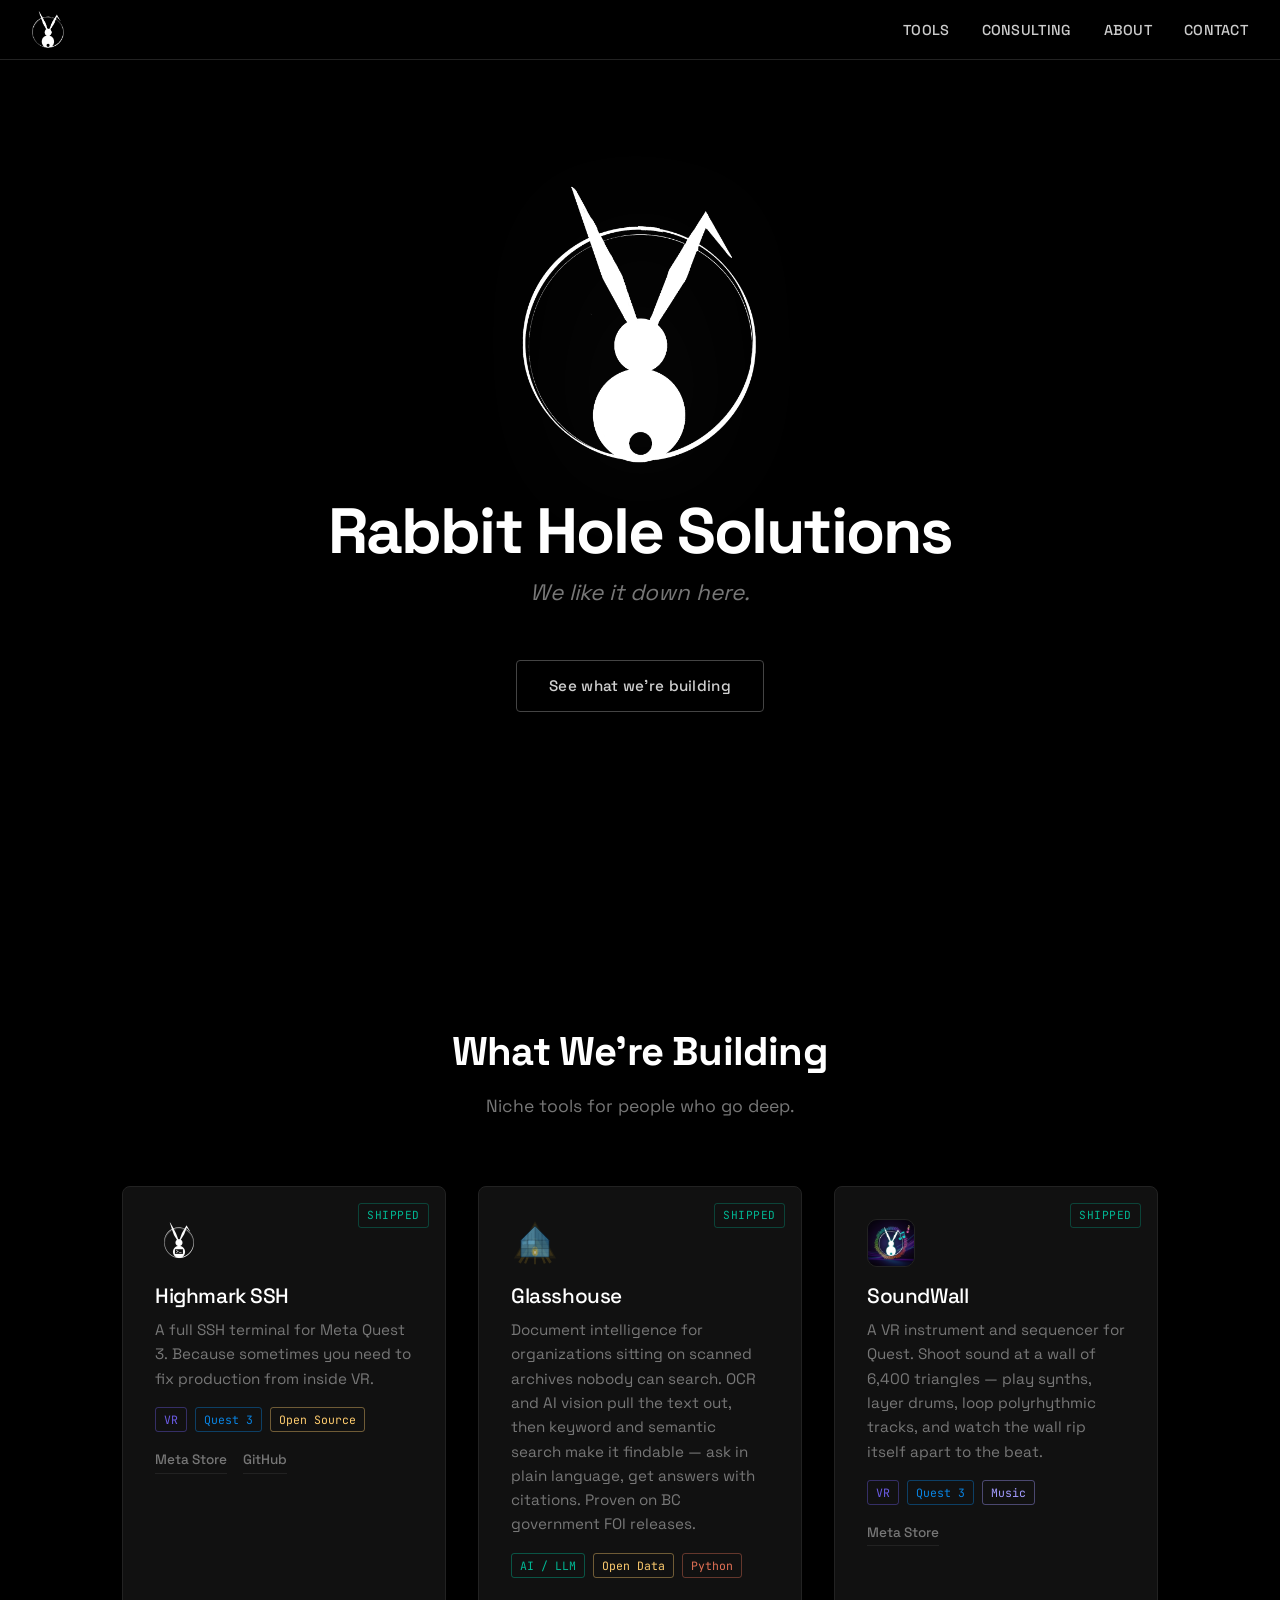
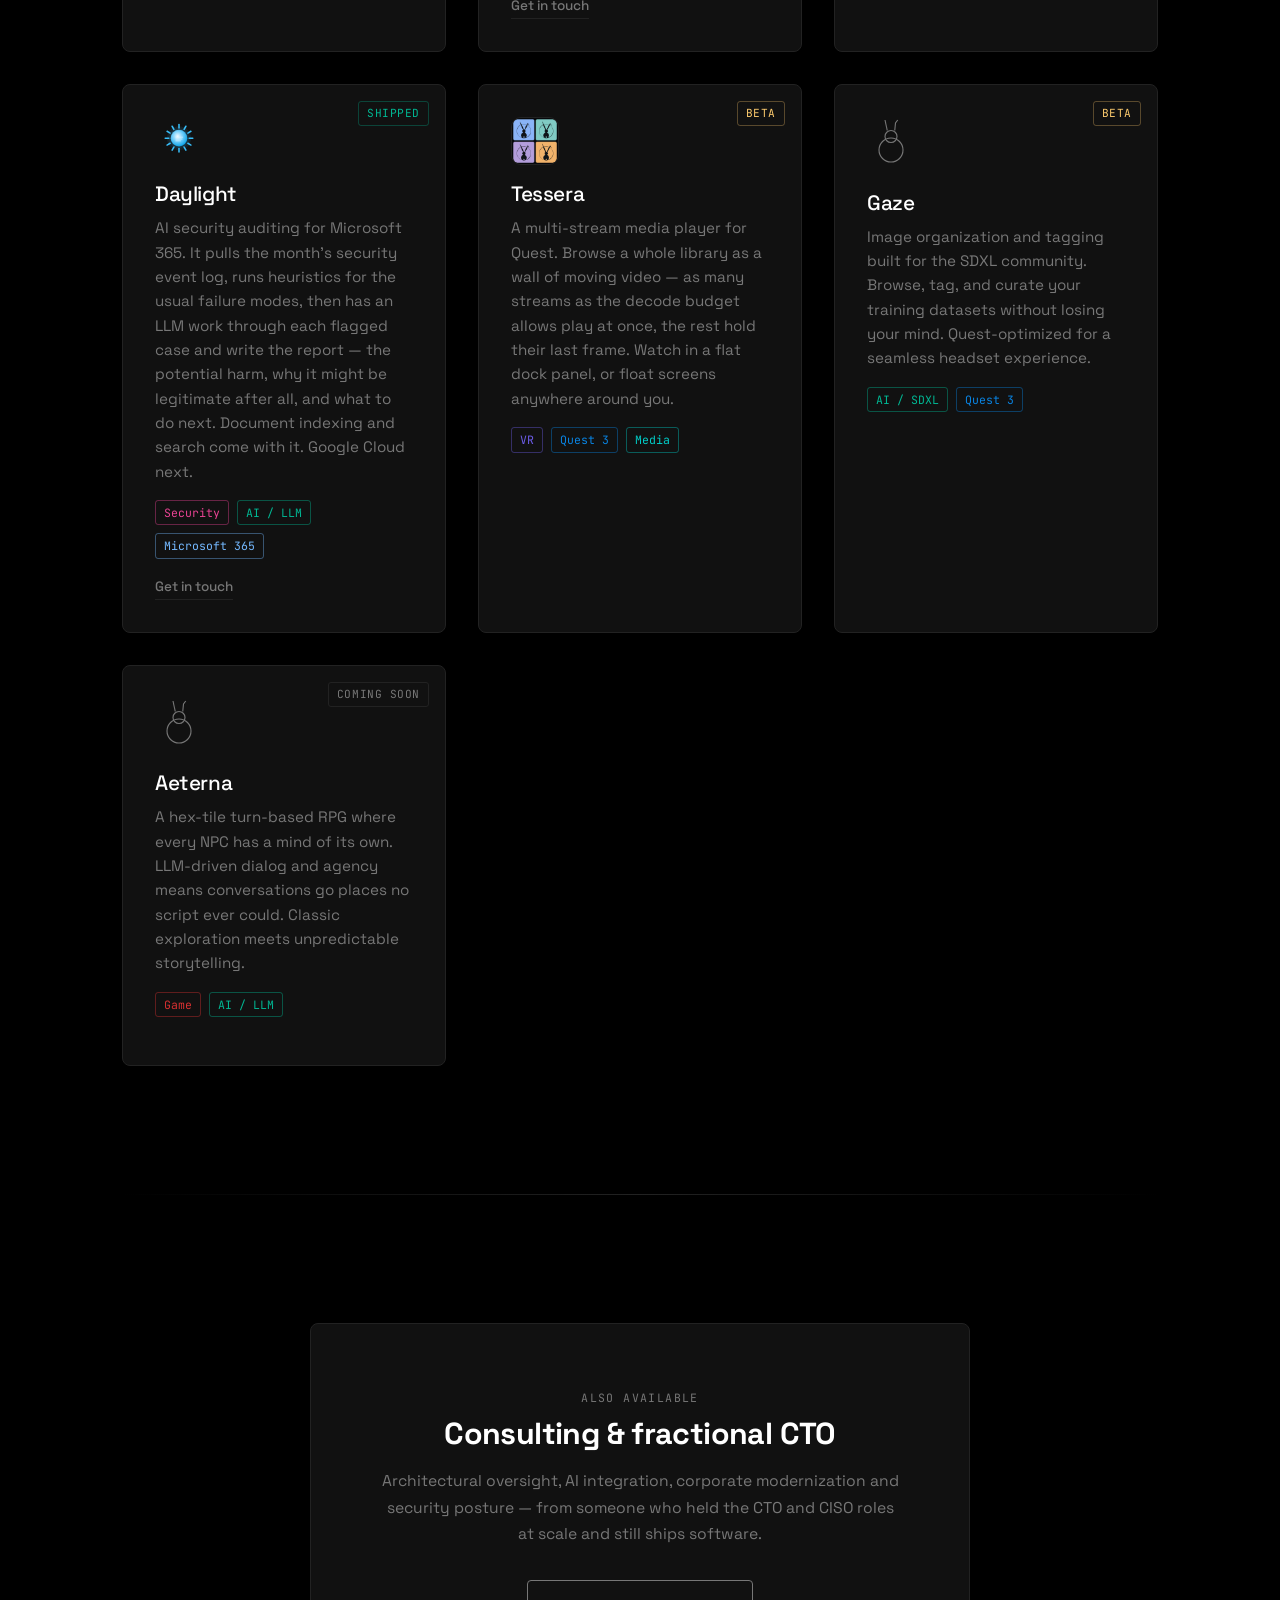
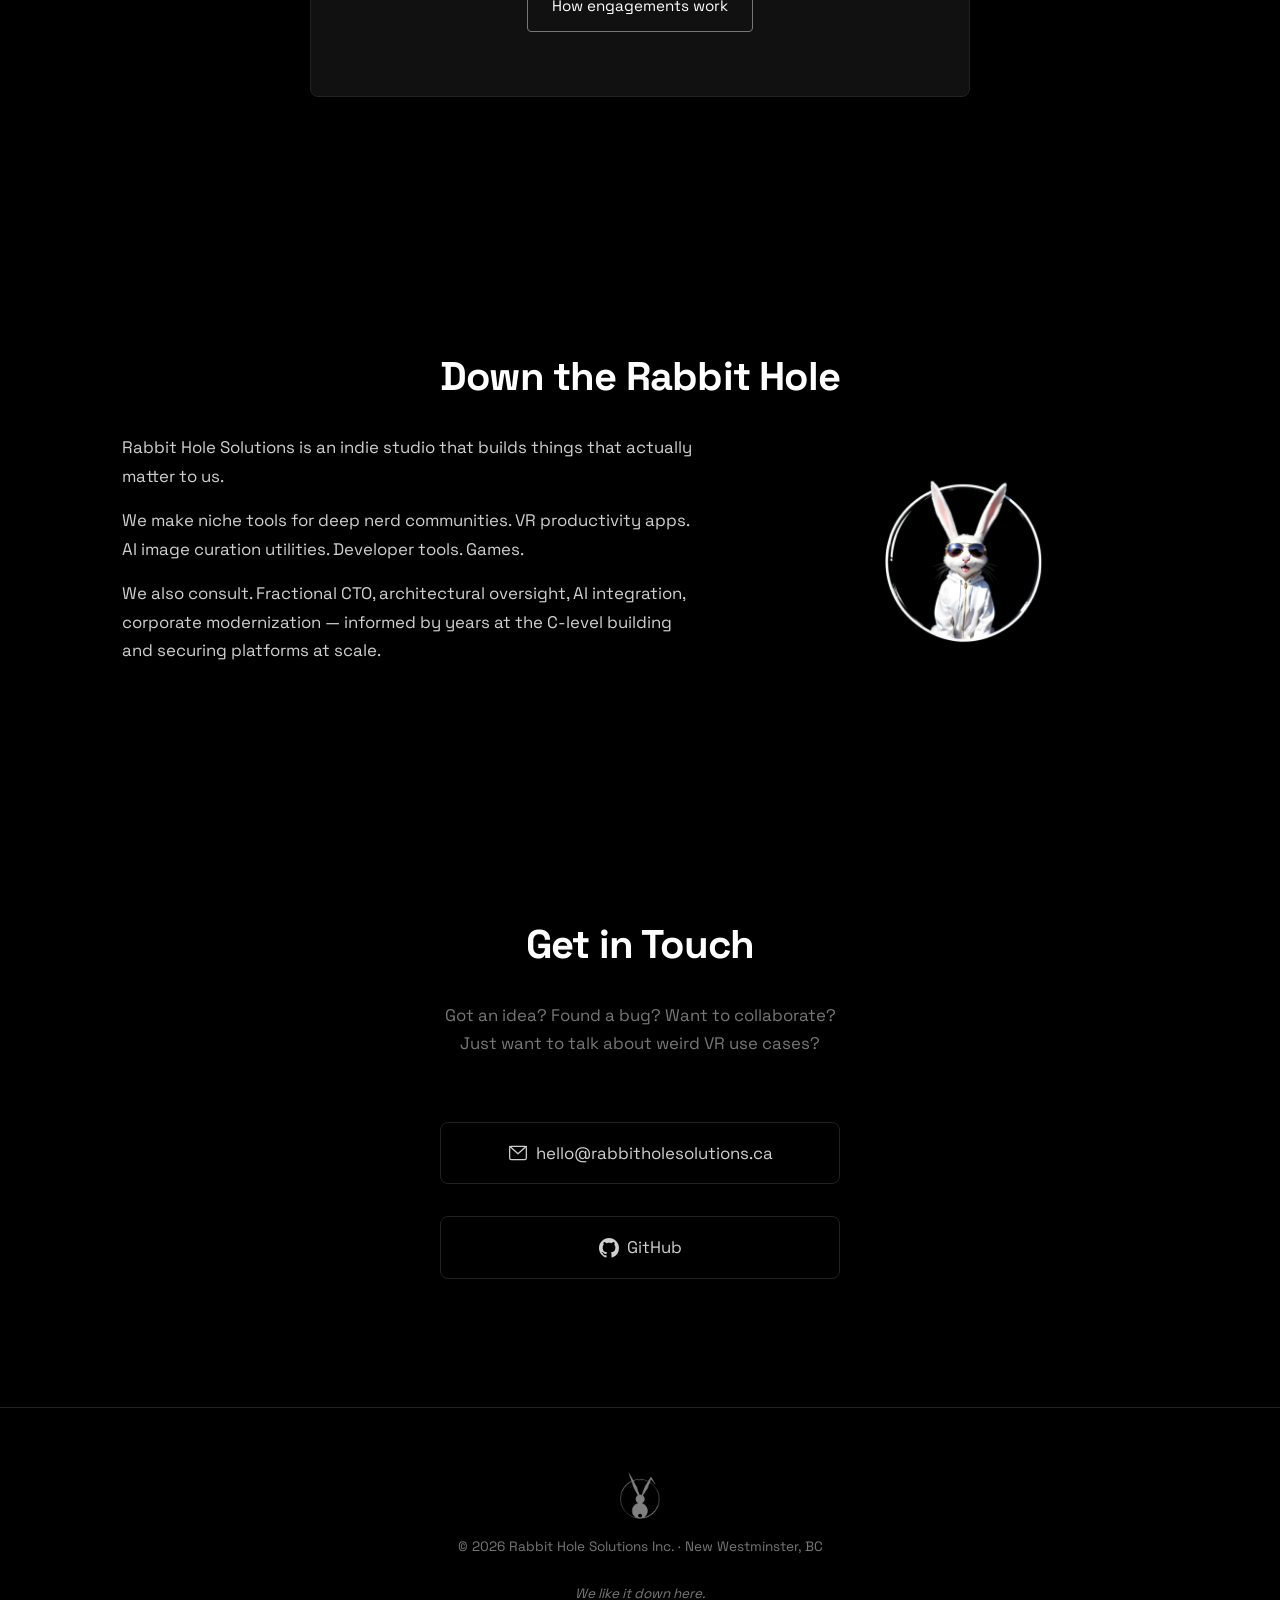
==== commit 23222bdb: "Add Consulting to the nav on every page It points at /consulting/ rather than the #consulting anchor" ====
--- a/index.html
+++ b/index.html
@@ -115,6 +115,7 @@
         </button>
         <ul class="nav-links">
             <li><a href="#tools">Tools</a></li>
+            <li><a href="/consulting/">Consulting</a></li>
             <li><a href="#about">About</a></li>
             <li><a href="#contact">Contact</a></li>
         </ul>
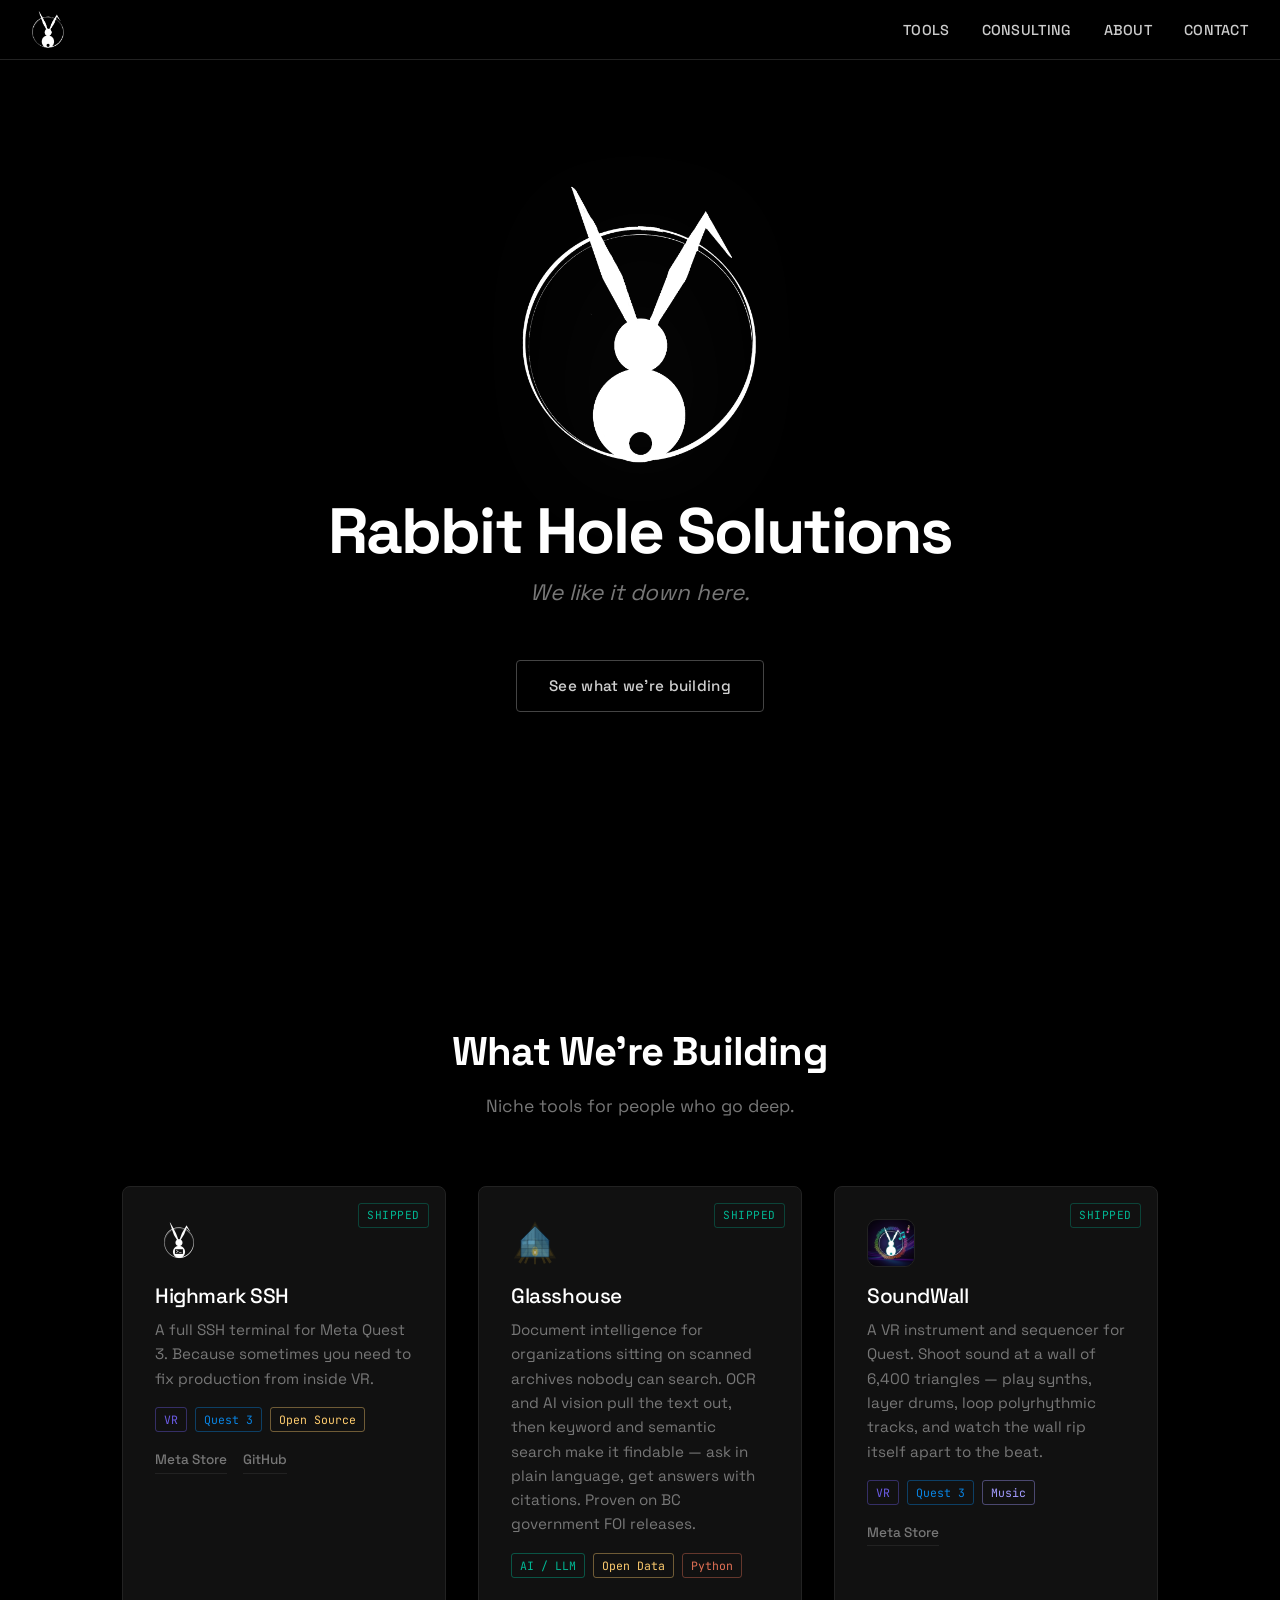
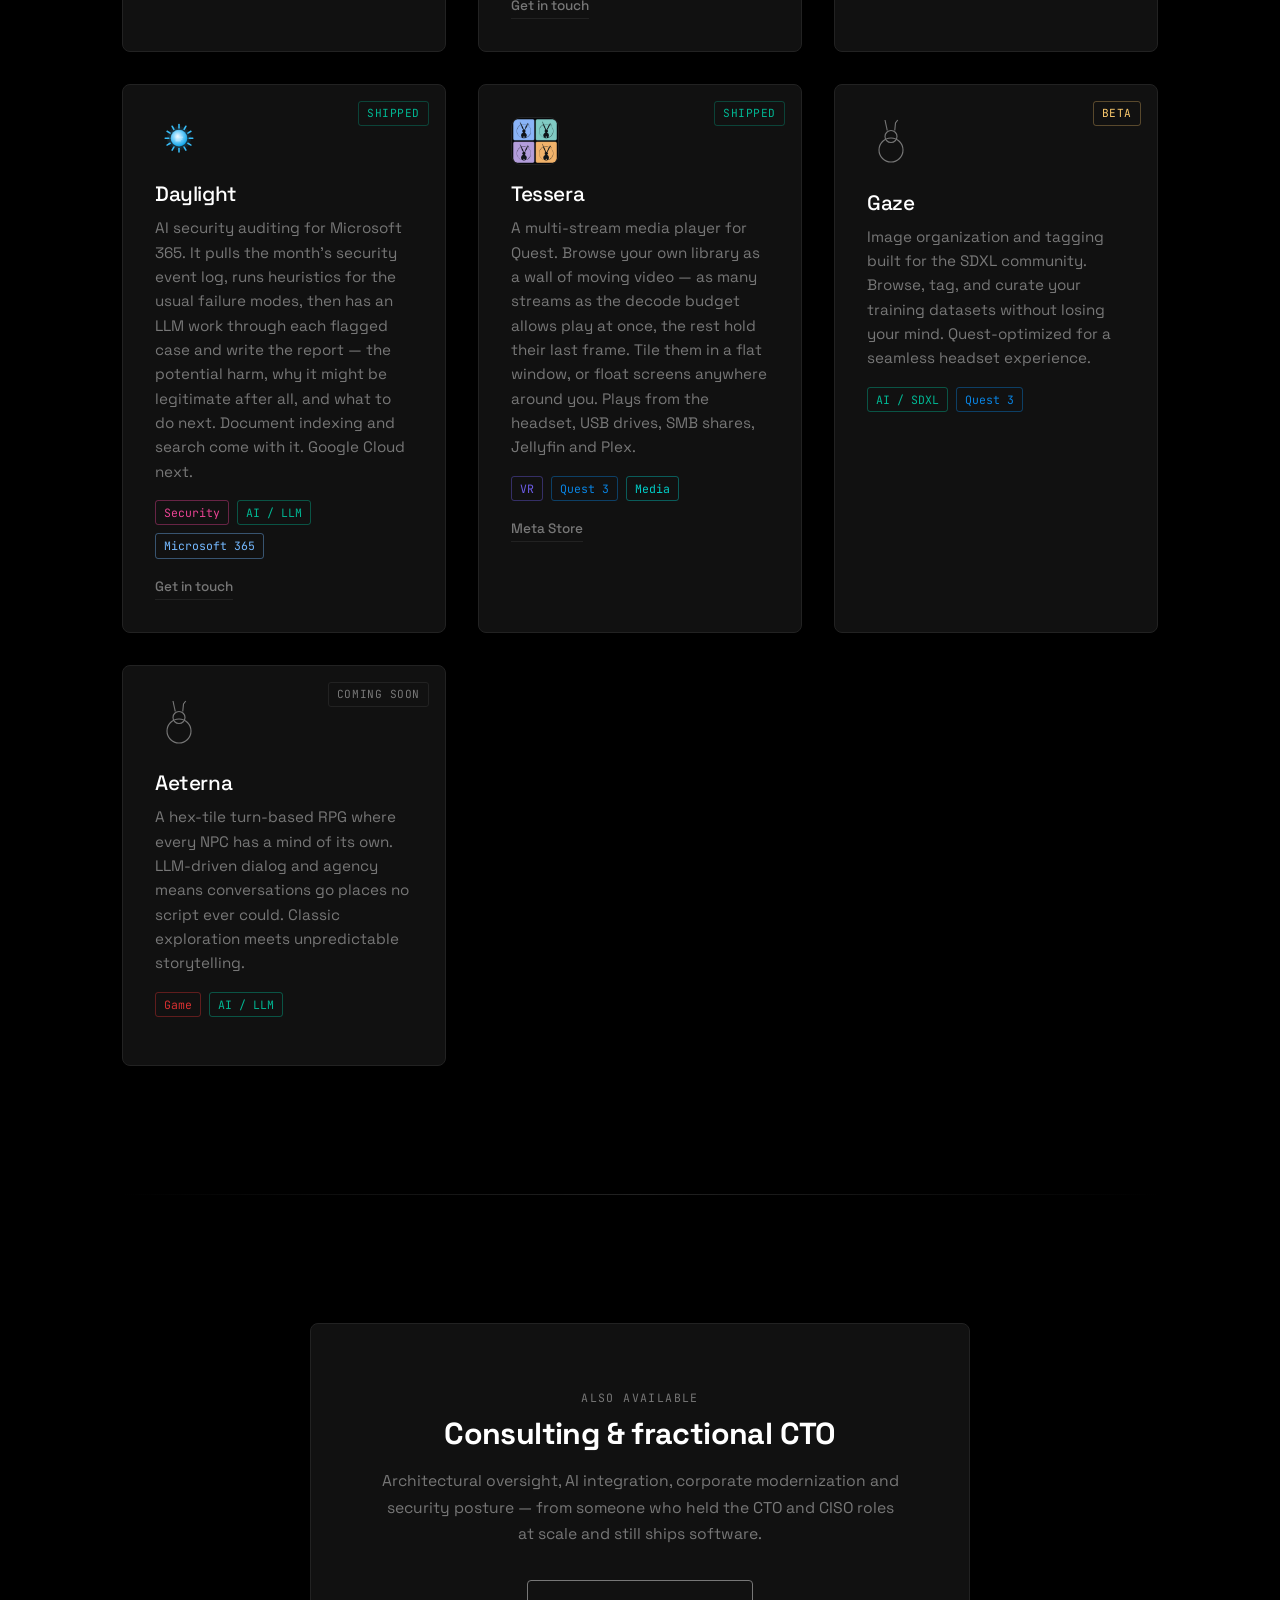
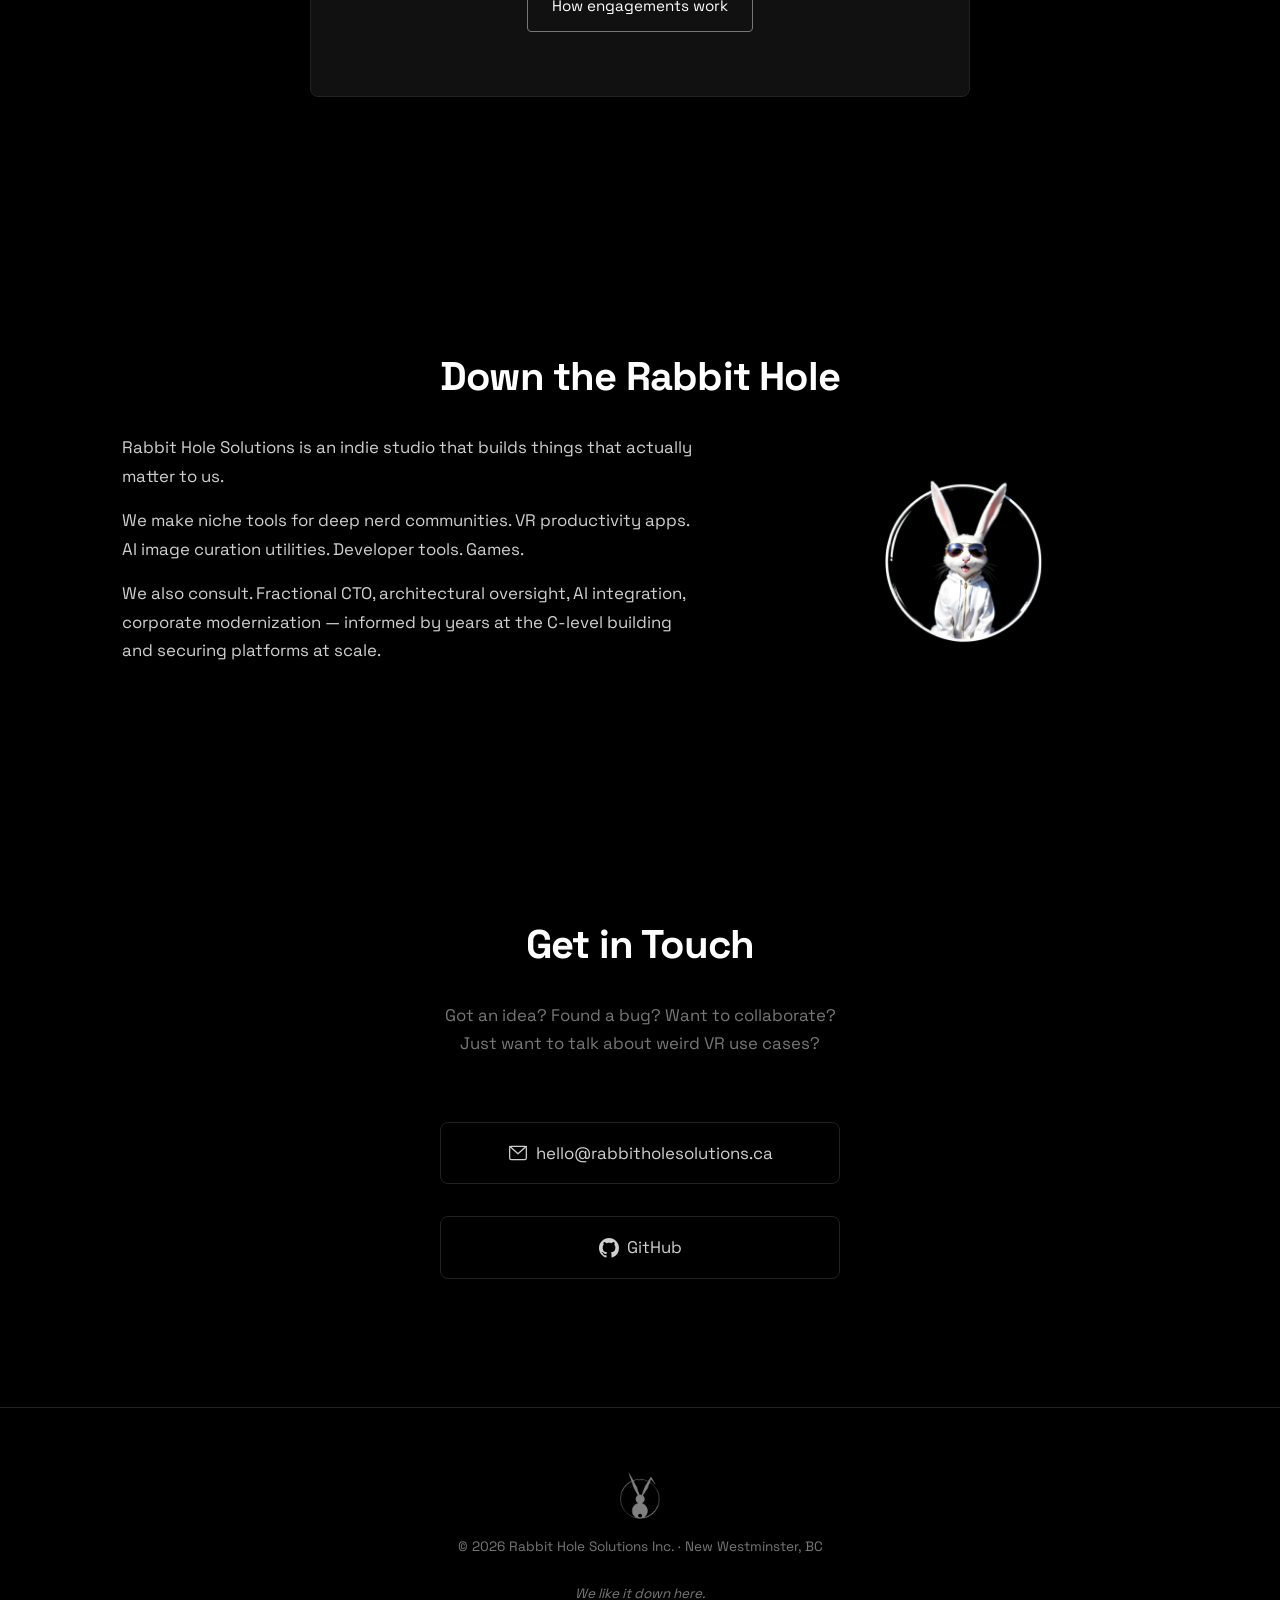
==== commit 5a5394af: "Tessera is shipped: store CTA, corrected claims, mosaic hero Tessera is live on the Horizon Store, s" ====
--- a/index.html
+++ b/index.html
@@ -77,6 +77,15 @@
           "applicationCategory": "MultimediaApplication",
           "operatingSystem": "Meta Horizon OS",
           "url": "https://rabbitholesolutions.ca/soundwall/",
+          "publisher": { "@id": "https://rabbitholesolutions.ca/#org" }
+        },
+        {
+          "@type": "SoftwareApplication",
+          "name": "Tessera",
+          "description": "A multi-stream media player for Meta Quest 3 and 3S — browse a whole video library as a wall of moving video, from the headset, USB drives, SMB shares, Jellyfin or Plex.",
+          "applicationCategory": "MultimediaApplication",
+          "operatingSystem": "Meta Horizon OS",
+          "url": "https://rabbitholesolutions.ca/tessera/",
           "publisher": { "@id": "https://rabbitholesolutions.ca/#org" }
         },
         {
@@ -256,18 +265,19 @@
                     </div>
                 </article>
 
-                <article class="tool-card" data-status="beta">
+                <article class="tool-card" data-status="shipped">
                     <div class="tool-icon">
                         <img src="icons/tessera.png" alt="" class="tool-icon-img tool-icon-img--tile" width="48" height="48">
                     </div>
                     <h3 class="tool-name"><a href="/tessera/">Tessera</a></h3>
-                    <p class="tool-desc">A multi-stream media player for Quest. Browse a whole library as a wall of moving video — as many streams as the decode budget allows play at once, the rest hold their last frame. Watch in a flat dock panel, or float screens anywhere around you.</p>
+                    <p class="tool-desc">A multi-stream media player for Quest. Browse your own library as a wall of moving video — as many streams as the decode budget allows play at once, the rest hold their last frame. Tile them in a flat window, or float screens anywhere around you. Plays from the headset, USB drives, SMB shares, Jellyfin and Plex.</p>
                     <div class="tool-tags">
                         <span class="tag tag-vr">VR</span>
                         <span class="tag tag-quest">Quest 3</span>
                         <span class="tag tag-media">Media</span>
                     </div>
                     <div class="tool-links">
+                        <a href="https://www.meta.com/experiences/tessera/1245755595291787/" class="tool-link">Meta Store</a>
                     </div>
                 </article>
 
--- a/style.css
+++ b/style.css
@@ -667,6 +667,15 @@
 .product-head img.tile {
     border-radius: 14px;
     border: 1px solid var(--color-border);
+}
+
+/* Wide brand art above the product head. It is drawn onto the page's own
+   black and fades out at its edges, so unlike a screenshot it gets no frame. */
+.product-hero {
+    display: block;
+    width: 100%;
+    height: auto;
+    margin-bottom: var(--space-lg);
 }
 
 .product-title {
@@ -893,6 +902,17 @@
         gap: var(--space-md);
     }
 
+    /* Full width leaves the mark tiny on a phone. Crop the fading field at
+       the sides instead; the mark is centred, so it survives whole. The crop
+       lands inside the field's fade, so the mask puts the soft edges back. */
+    .product-hero {
+        aspect-ratio: 2 / 1;
+        max-height: 240px;
+        object-fit: cover;
+        -webkit-mask-image: linear-gradient(to right, transparent, #000 18%, #000 82%, transparent);
+        mask-image: linear-gradient(to right, transparent, #000 18%, #000 82%, transparent);
+    }
+
     .spec div {
         flex-direction: column;
         gap: 2px;
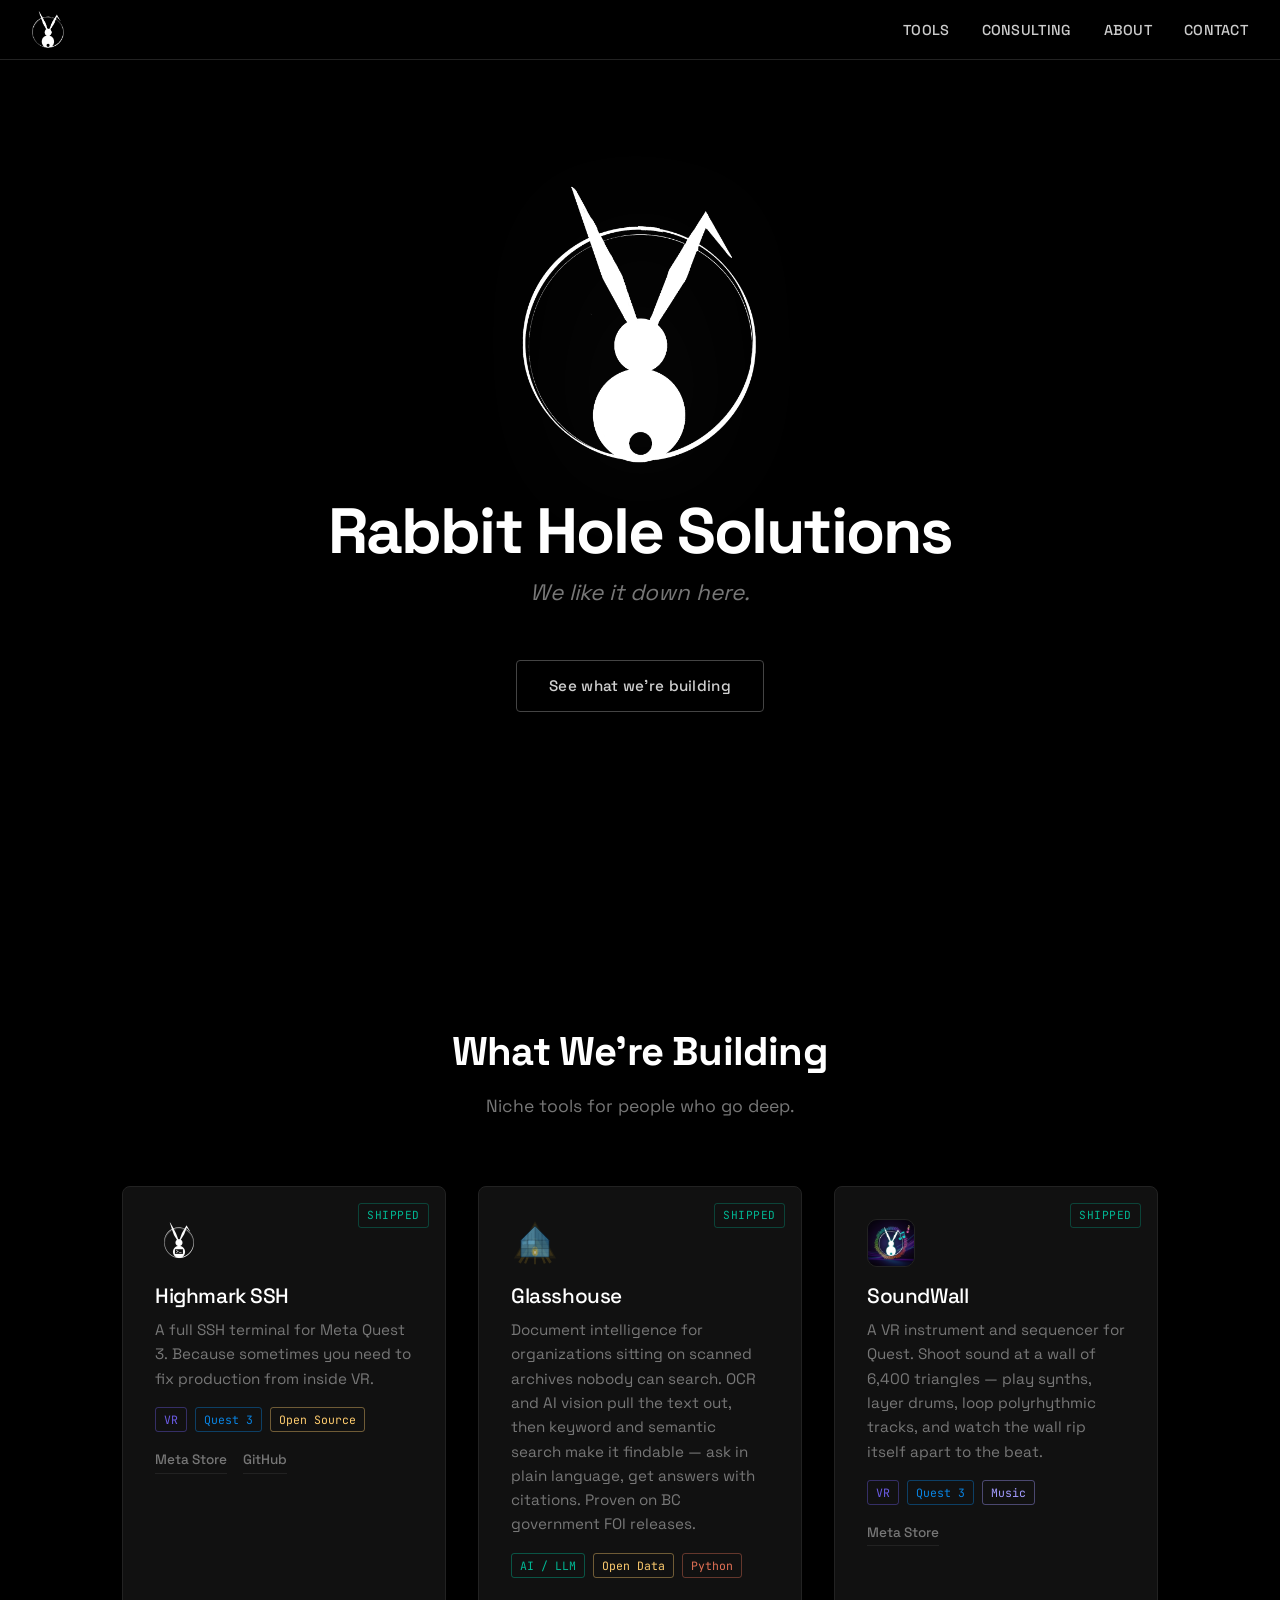
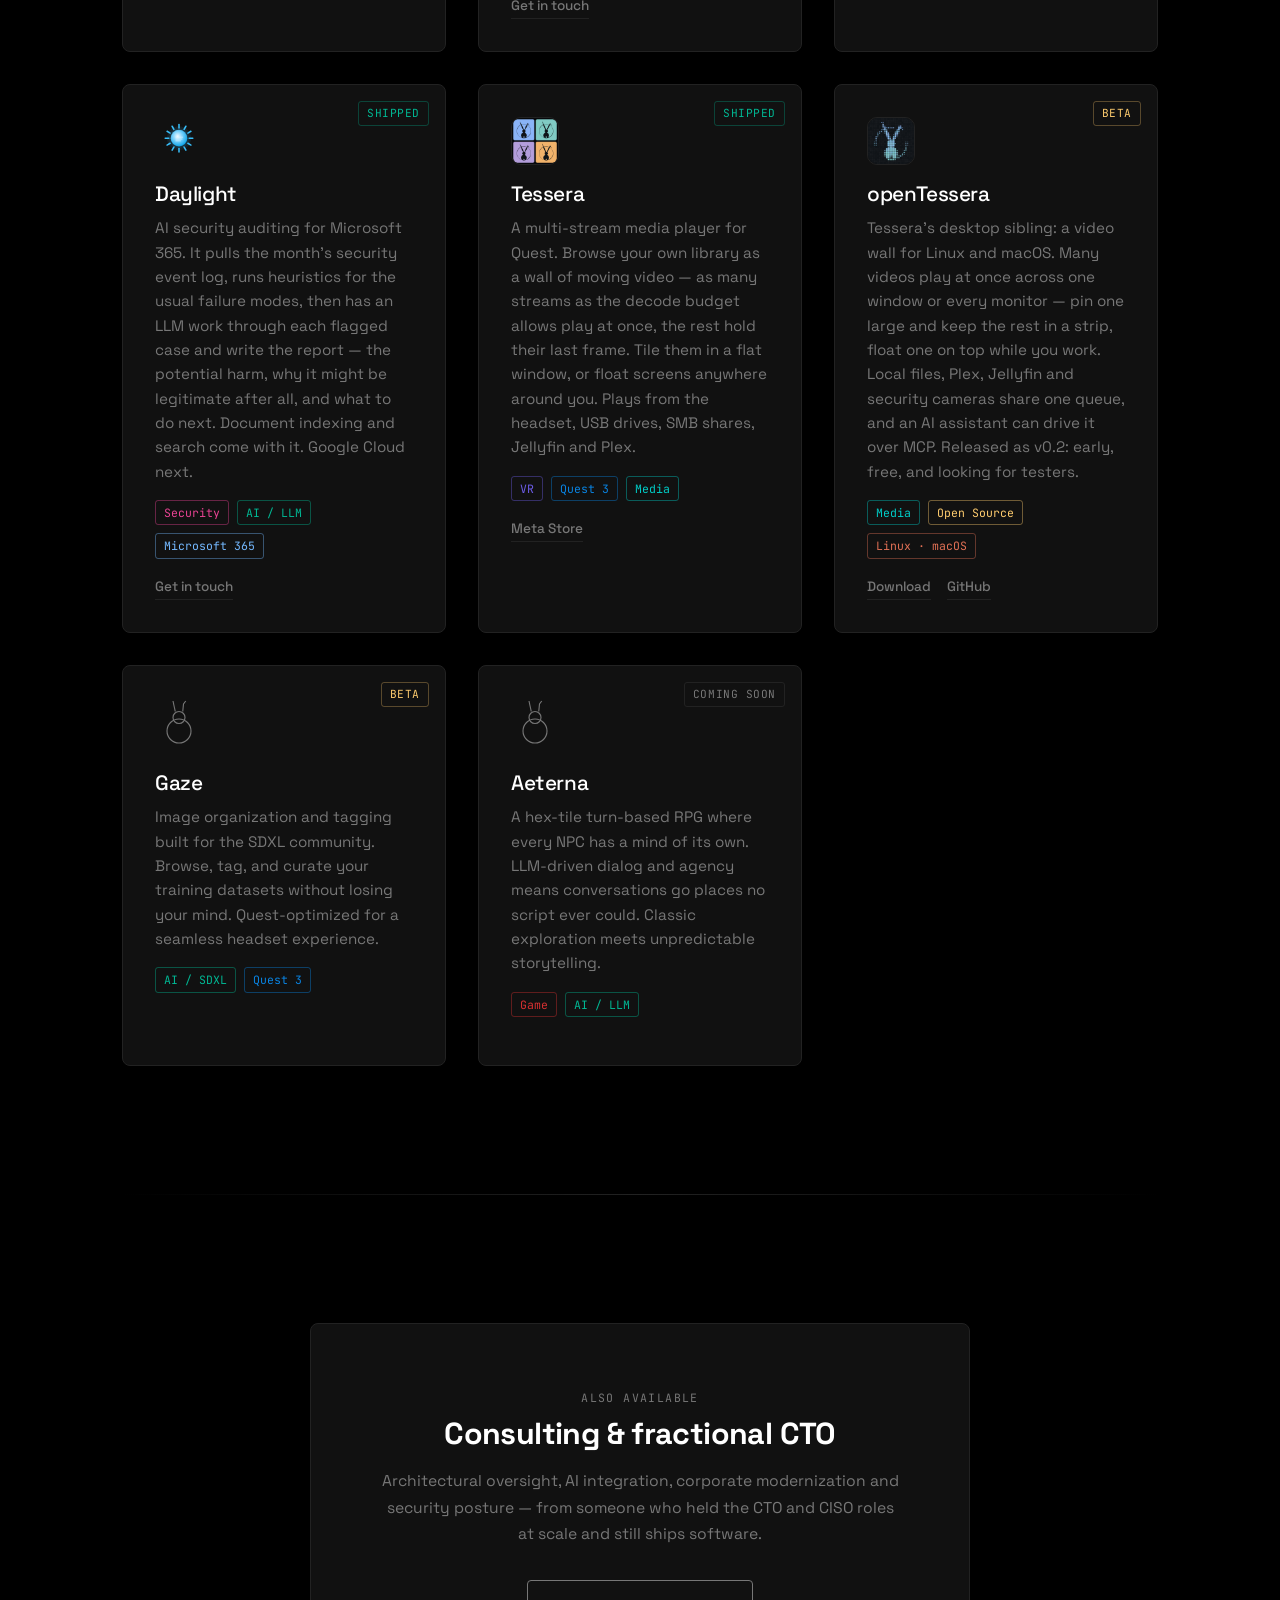
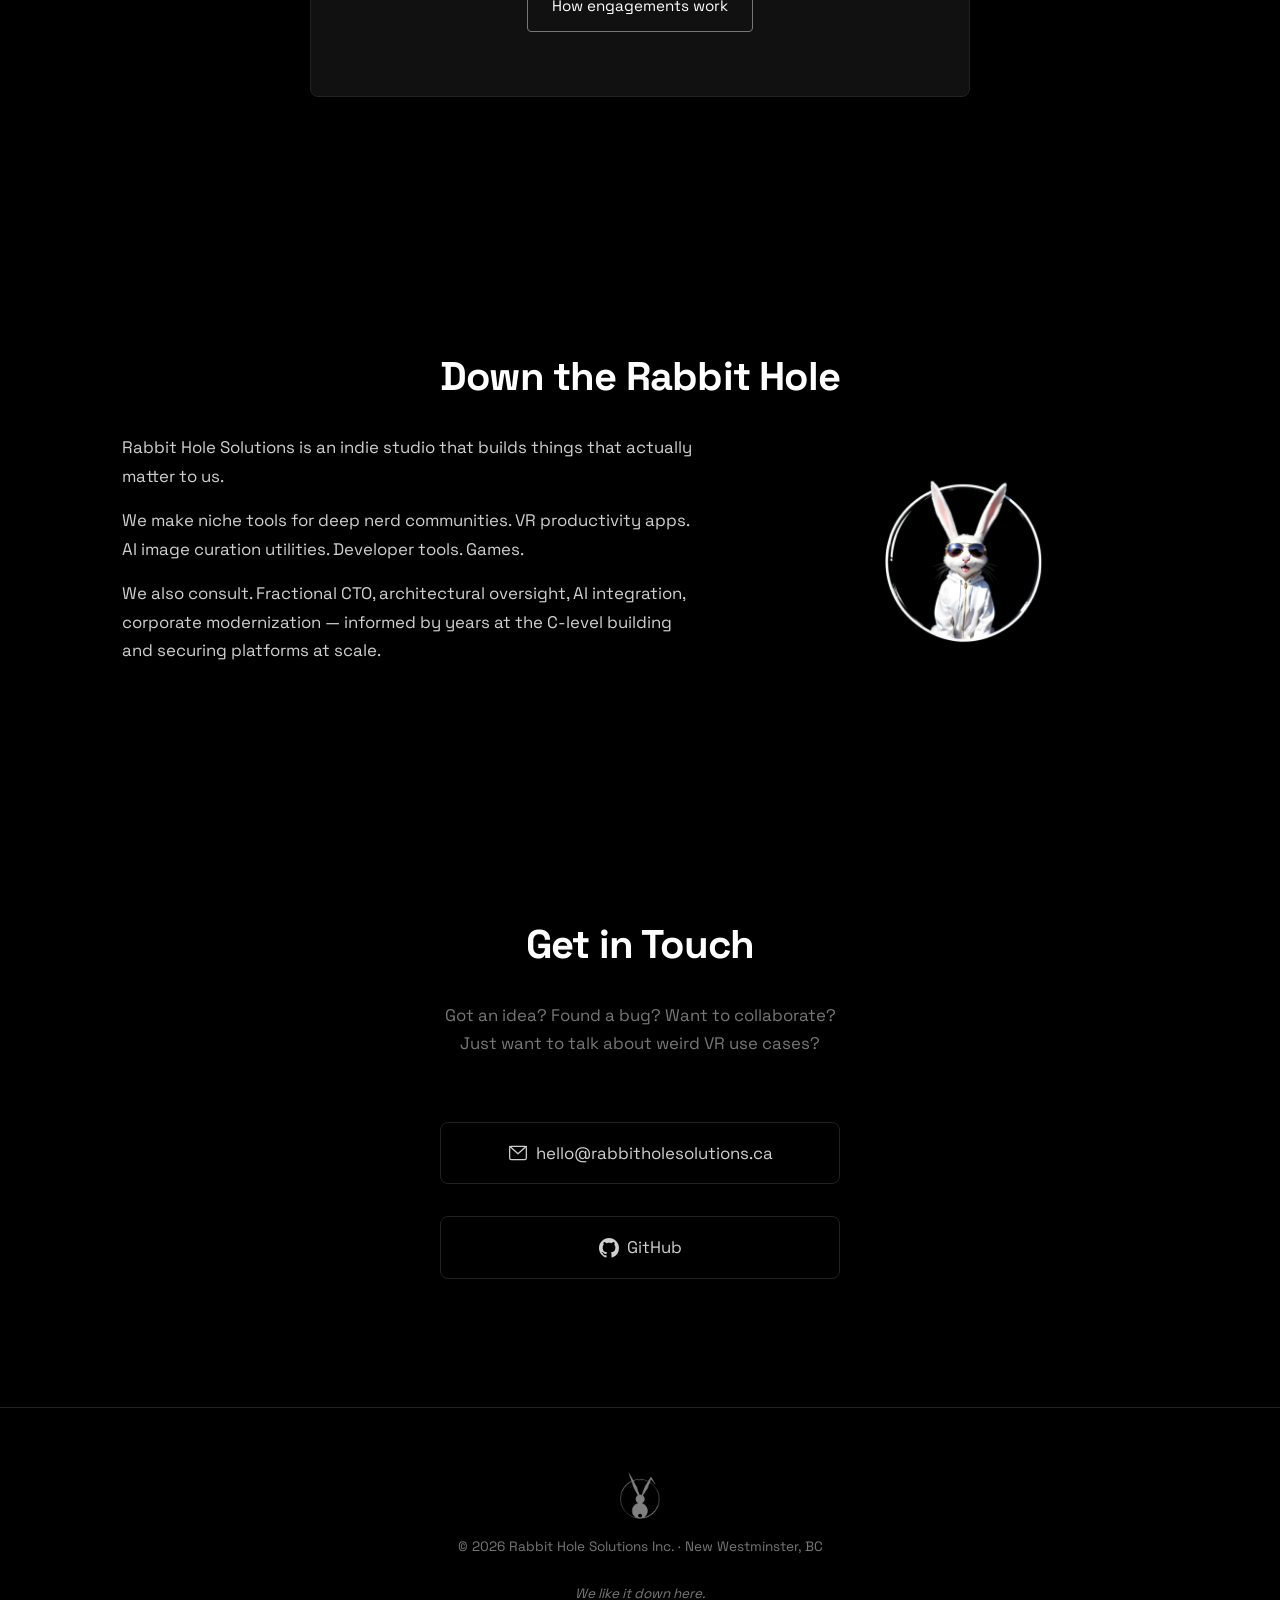
==== commit fd3839a6: "openTessera: product page and tools card, for its first public release The desktop video wall, relea" ====
--- a/index.html
+++ b/index.html
@@ -86,6 +86,15 @@
           "applicationCategory": "MultimediaApplication",
           "operatingSystem": "Meta Horizon OS",
           "url": "https://rabbitholesolutions.ca/tessera/",
+          "publisher": { "@id": "https://rabbitholesolutions.ca/#org" }
+        },
+        {
+          "@type": "SoftwareApplication",
+          "name": "openTessera",
+          "description": "A desktop video wall for Linux and macOS — many videos at once across one window or every monitor, from local files, Plex, Jellyfin and security cameras. Free and open source.",
+          "applicationCategory": "MultimediaApplication",
+          "operatingSystem": "Linux, macOS",
+          "url": "https://rabbitholesolutions.ca/opentessera/",
           "publisher": { "@id": "https://rabbitholesolutions.ca/#org" }
         },
         {
@@ -283,6 +292,23 @@
 
                 <article class="tool-card" data-status="beta">
                     <div class="tool-icon">
+                        <img src="icons/opentessera.png" alt="" class="tool-icon-img tool-icon-img--tile" width="48" height="48">
+                    </div>
+                    <h3 class="tool-name"><a href="/opentessera/">openTessera</a></h3>
+                    <p class="tool-desc">Tessera's desktop sibling: a video wall for Linux and macOS. Many videos play at once across one window or every monitor — pin one large and keep the rest in a strip, float one on top while you work. Local files, Plex, Jellyfin and security cameras share one queue, and an AI assistant can drive it over MCP. Released as v0.2: early, free, and looking for testers.</p>
+                    <div class="tool-tags">
+                        <span class="tag tag-media">Media</span>
+                        <span class="tag tag-oss">Open Source</span>
+                        <span class="tag tag-dev">Linux · macOS</span>
+                    </div>
+                    <div class="tool-links">
+                        <a href="https://github.com/rabbitHoleSolutions/openTessera/releases/latest" class="tool-link">Download</a>
+                        <a href="https://github.com/rabbitHoleSolutions/openTessera" class="tool-link">GitHub</a>
+                    </div>
+                </article>
+
+                <article class="tool-card" data-status="beta">
+                    <div class="tool-icon">
                         <svg class="tool-icon-placeholder" aria-hidden="true" viewBox="0 0 64 64">
                             <circle cx="32" cy="44" r="16" fill="none" stroke="currentColor" stroke-width="1.5"/>
                             <circle cx="32" cy="26" r="8" fill="none" stroke="currentColor" stroke-width="1.5"/>
--- a/style.css
+++ b/style.css
@@ -705,6 +705,23 @@
 
 .pill-shipped { color: #00b894; border: 1px solid rgba(0, 184, 148, 0.3); }
 .pill-beta    { color: #fdcb6e; border: 1px solid rgba(253, 203, 110, 0.3); }
+
+/* A plain-spoken status note on a product page (an early release, say),
+   in the beta pill's colour so the two read together. */
+.notice {
+    max-width: 68ch;
+    border: 1px solid rgba(253, 203, 110, 0.3);
+    border-left: 3px solid #fdcb6e;
+    border-radius: 4px;
+    padding: var(--space-md) var(--space-lg);
+    margin: 0 0 var(--space-xl);
+    background: var(--color-bg-card);
+}
+
+.notice p { color: var(--color-text-muted); margin-bottom: var(--space-sm); }
+.notice p:last-child { margin-bottom: 0; }
+.notice strong { color: var(--color-text); font-weight: 500; }
+.notice a { color: var(--color-text); }
 
 .cta-row {
     display: flex;
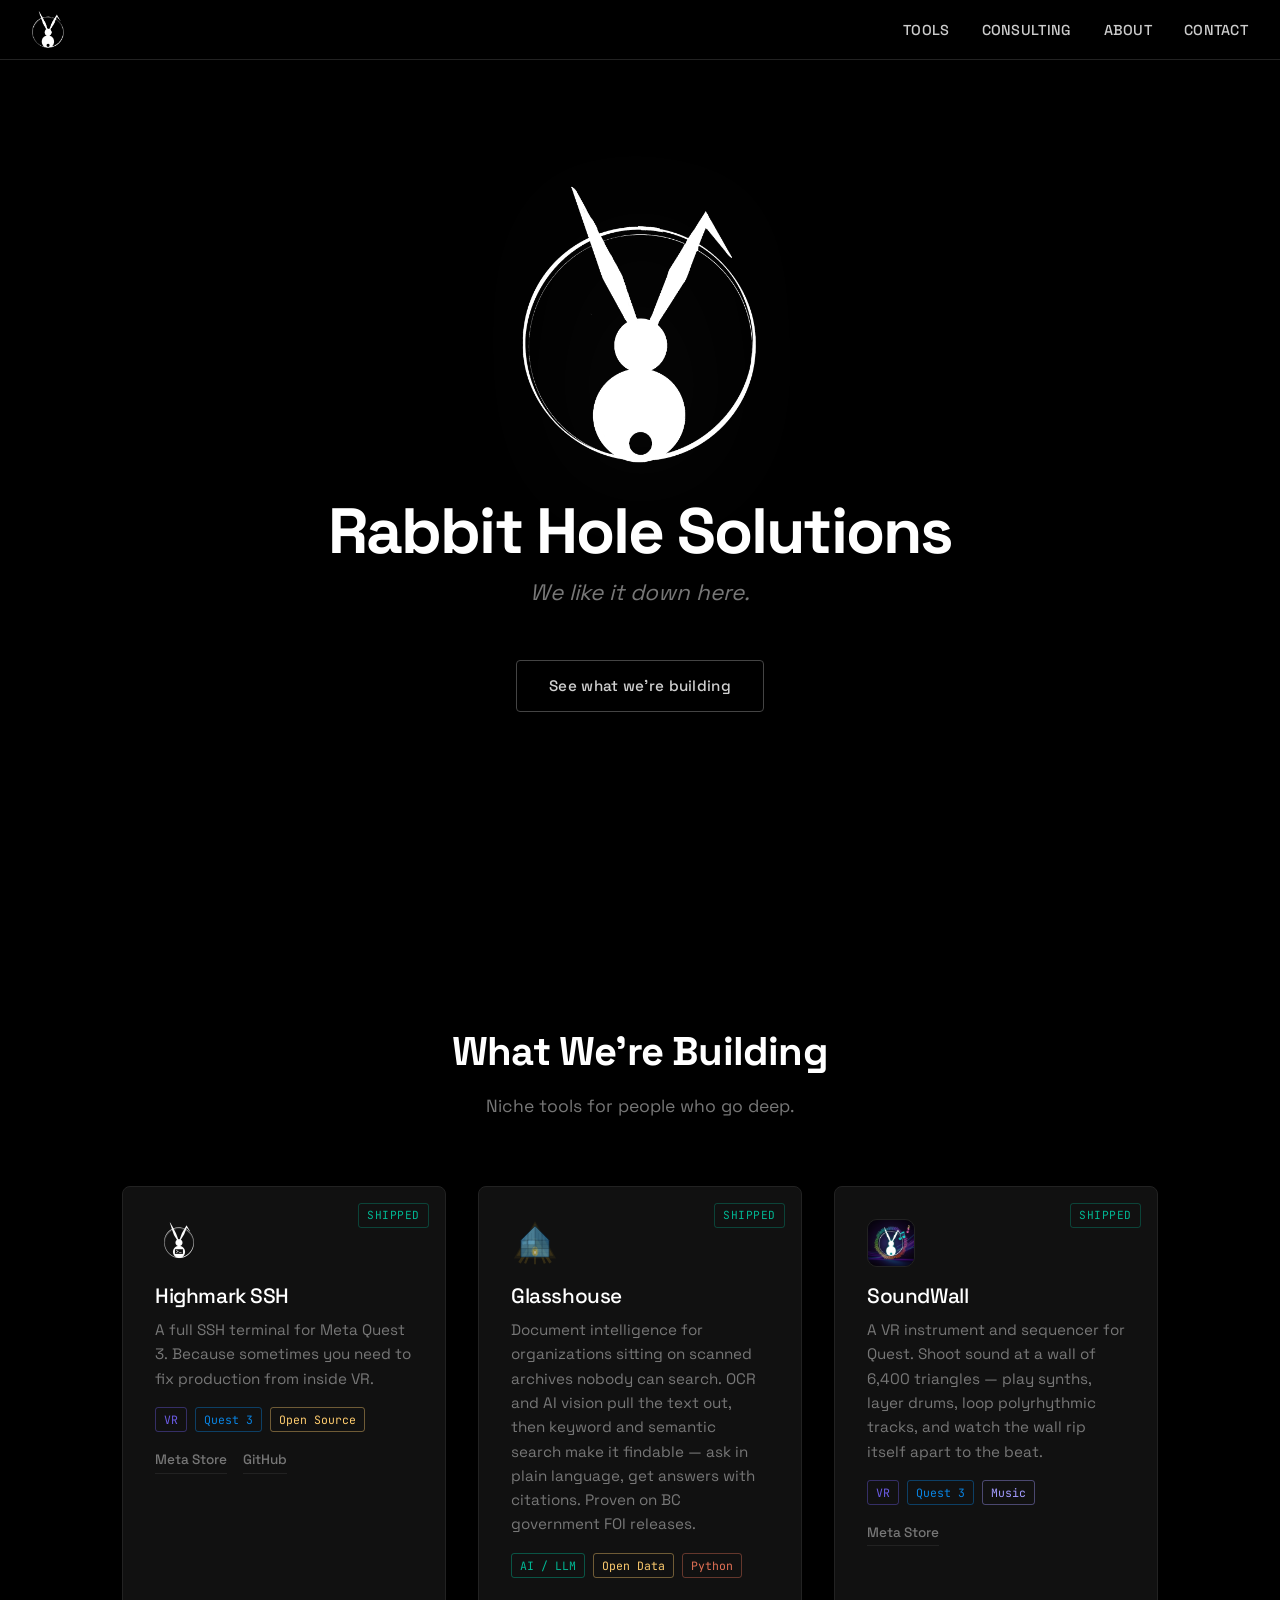
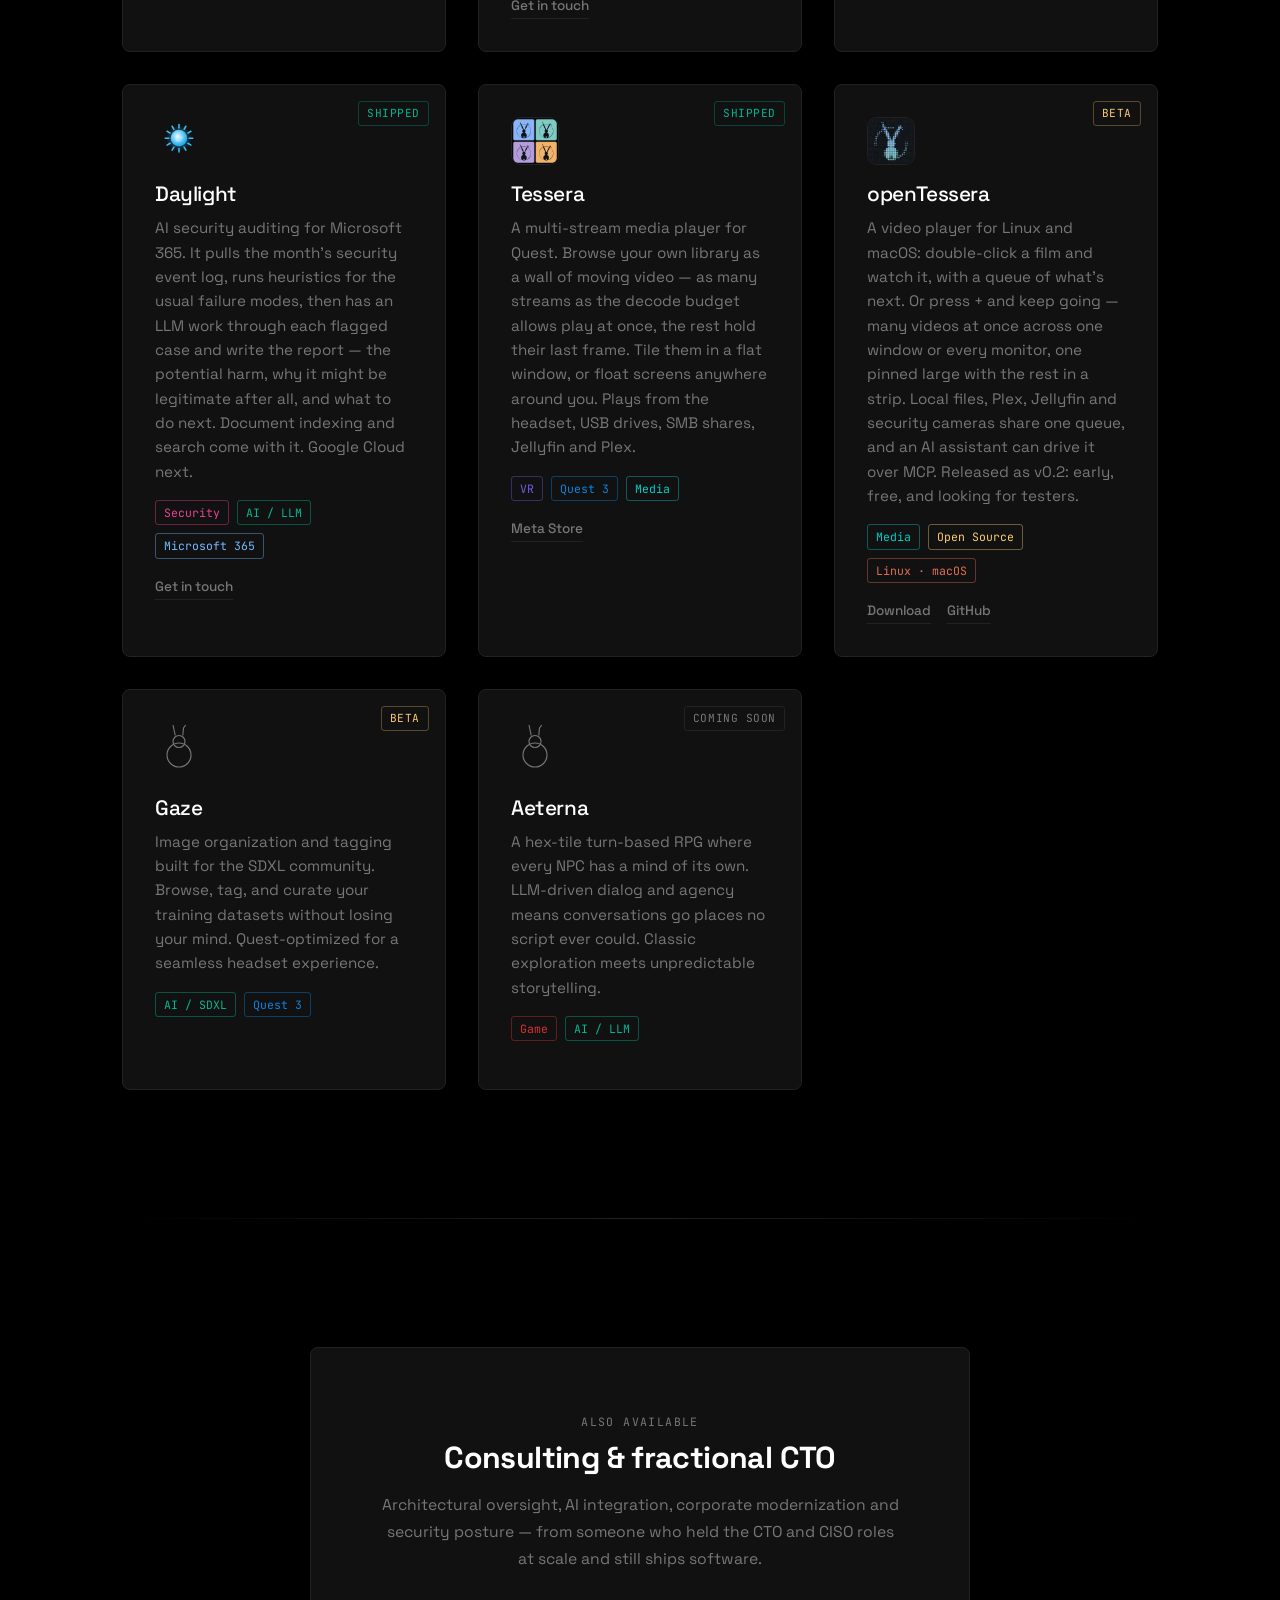
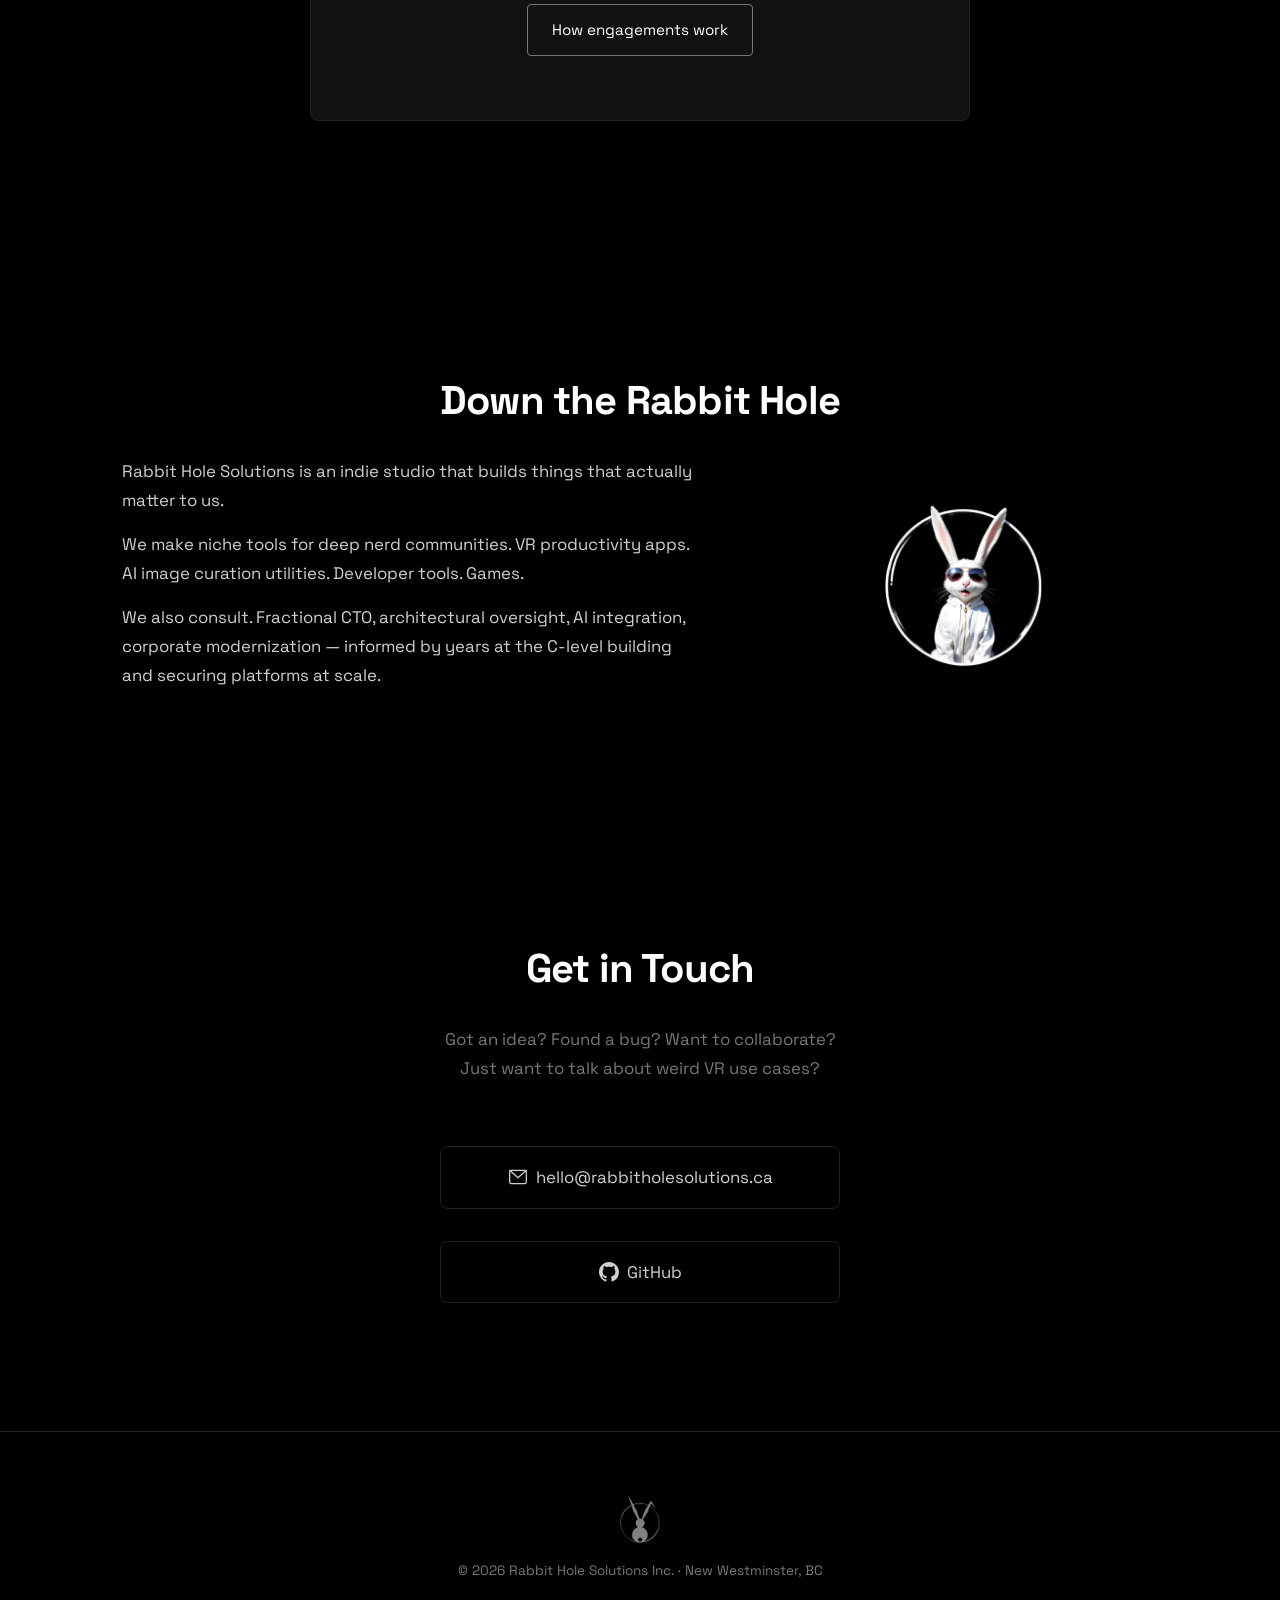
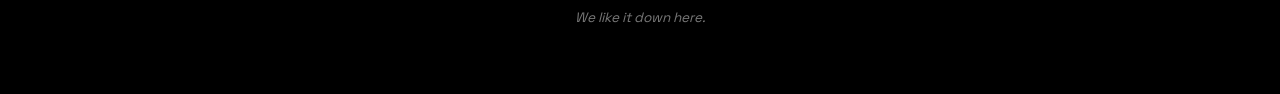
==== commit 256c172f: "openTessera: a video player first, a wall if you want one Most people will ask "can I just play a vi" ====
--- a/index.html
+++ b/index.html
@@ -91,7 +91,7 @@
         {
           "@type": "SoftwareApplication",
           "name": "openTessera",
-          "description": "A desktop video wall for Linux and macOS — many videos at once across one window or every monitor, from local files, Plex, Jellyfin and security cameras. Free and open source.",
+          "description": "A video player for Linux and macOS that also plays many videos at once as a wall, across one window or every monitor. Local files, Plex, Jellyfin and security cameras. Free and open source.",
           "applicationCategory": "MultimediaApplication",
           "operatingSystem": "Linux, macOS",
           "url": "https://rabbitholesolutions.ca/opentessera/",
@@ -295,7 +295,7 @@
                         <img src="icons/opentessera.png" alt="" class="tool-icon-img tool-icon-img--tile" width="48" height="48">
                     </div>
                     <h3 class="tool-name"><a href="/opentessera/">openTessera</a></h3>
-                    <p class="tool-desc">Tessera's desktop sibling: a video wall for Linux and macOS. Many videos play at once across one window or every monitor — pin one large and keep the rest in a strip, float one on top while you work. Local files, Plex, Jellyfin and security cameras share one queue, and an AI assistant can drive it over MCP. Released as v0.2: early, free, and looking for testers.</p>
+                    <p class="tool-desc">A video player for Linux and macOS: double-click a film and watch it, with a queue of what's next. Or press + and keep going — many videos at once across one window or every monitor, one pinned large with the rest in a strip. Local files, Plex, Jellyfin and security cameras share one queue, and an AI assistant can drive it over MCP. Released as v0.2: early, free, and looking for testers.</p>
                     <div class="tool-tags">
                         <span class="tag tag-media">Media</span>
                         <span class="tag tag-oss">Open Source</span>
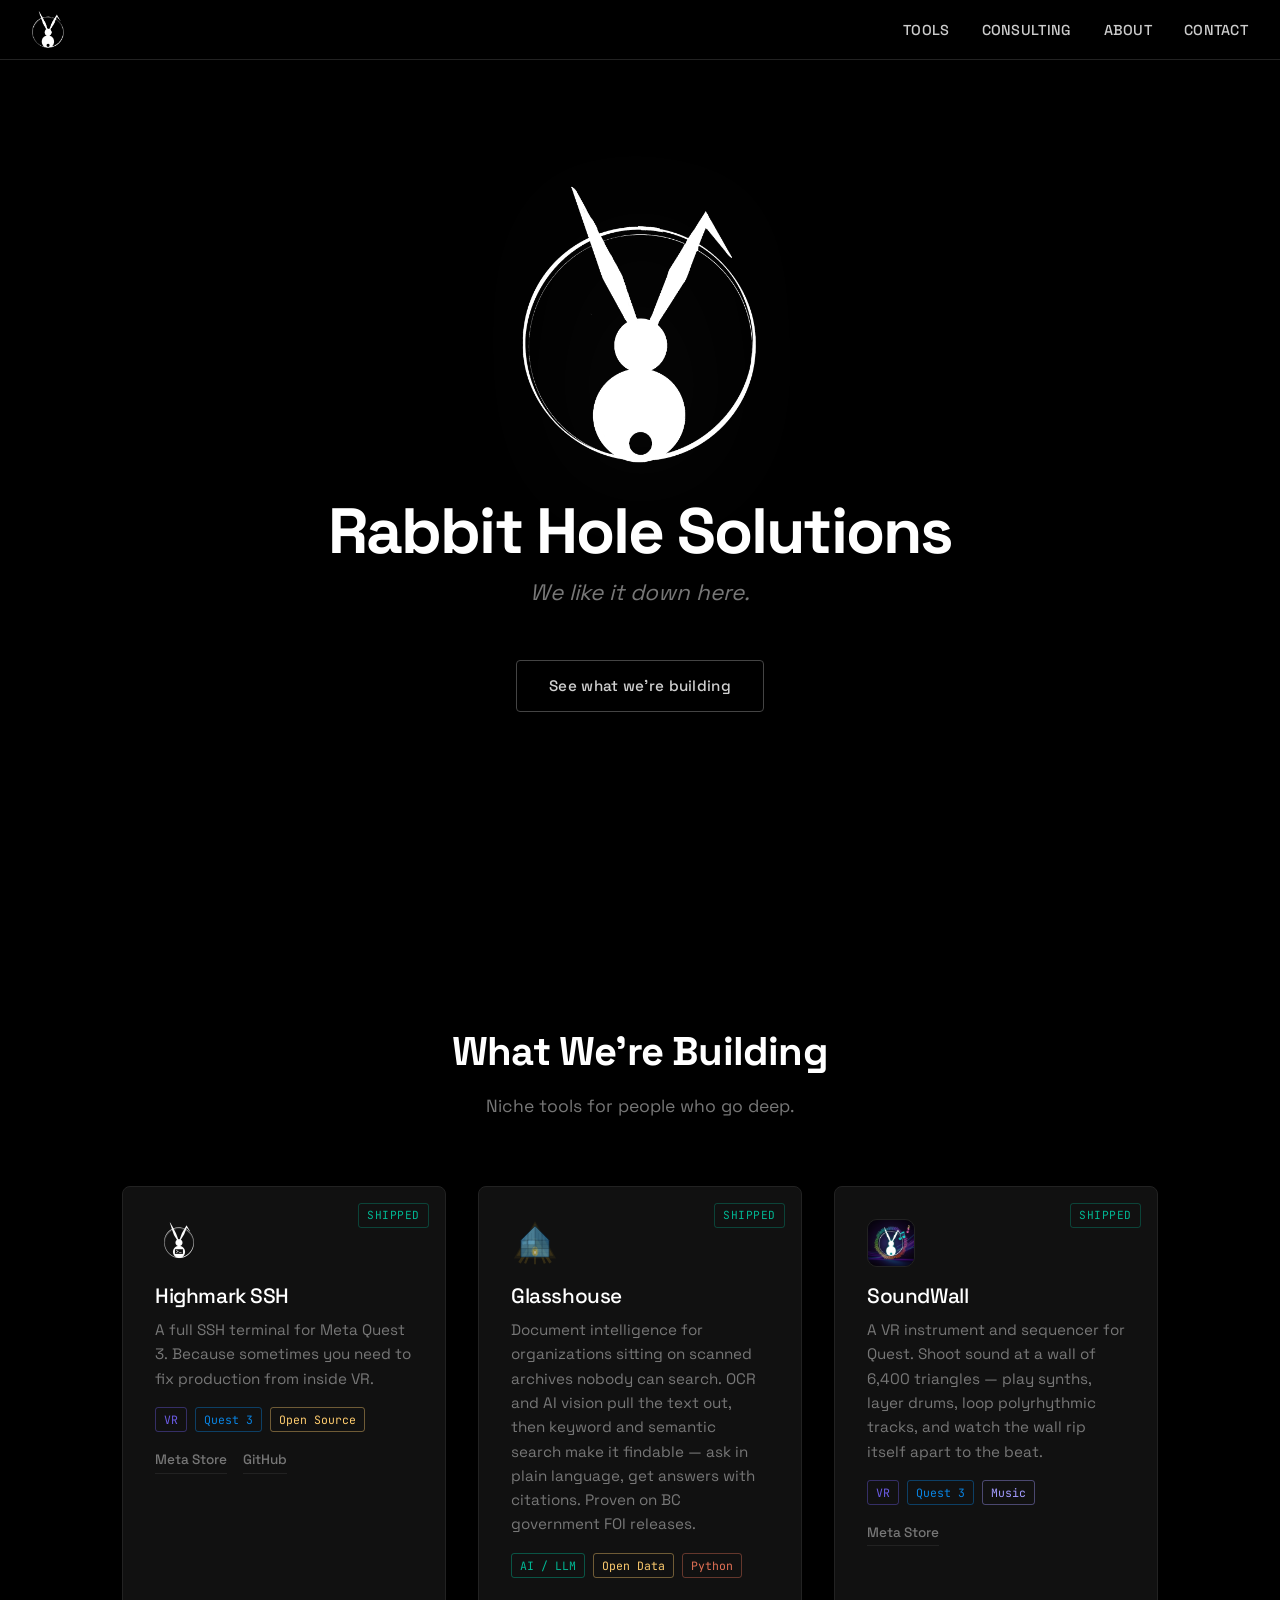
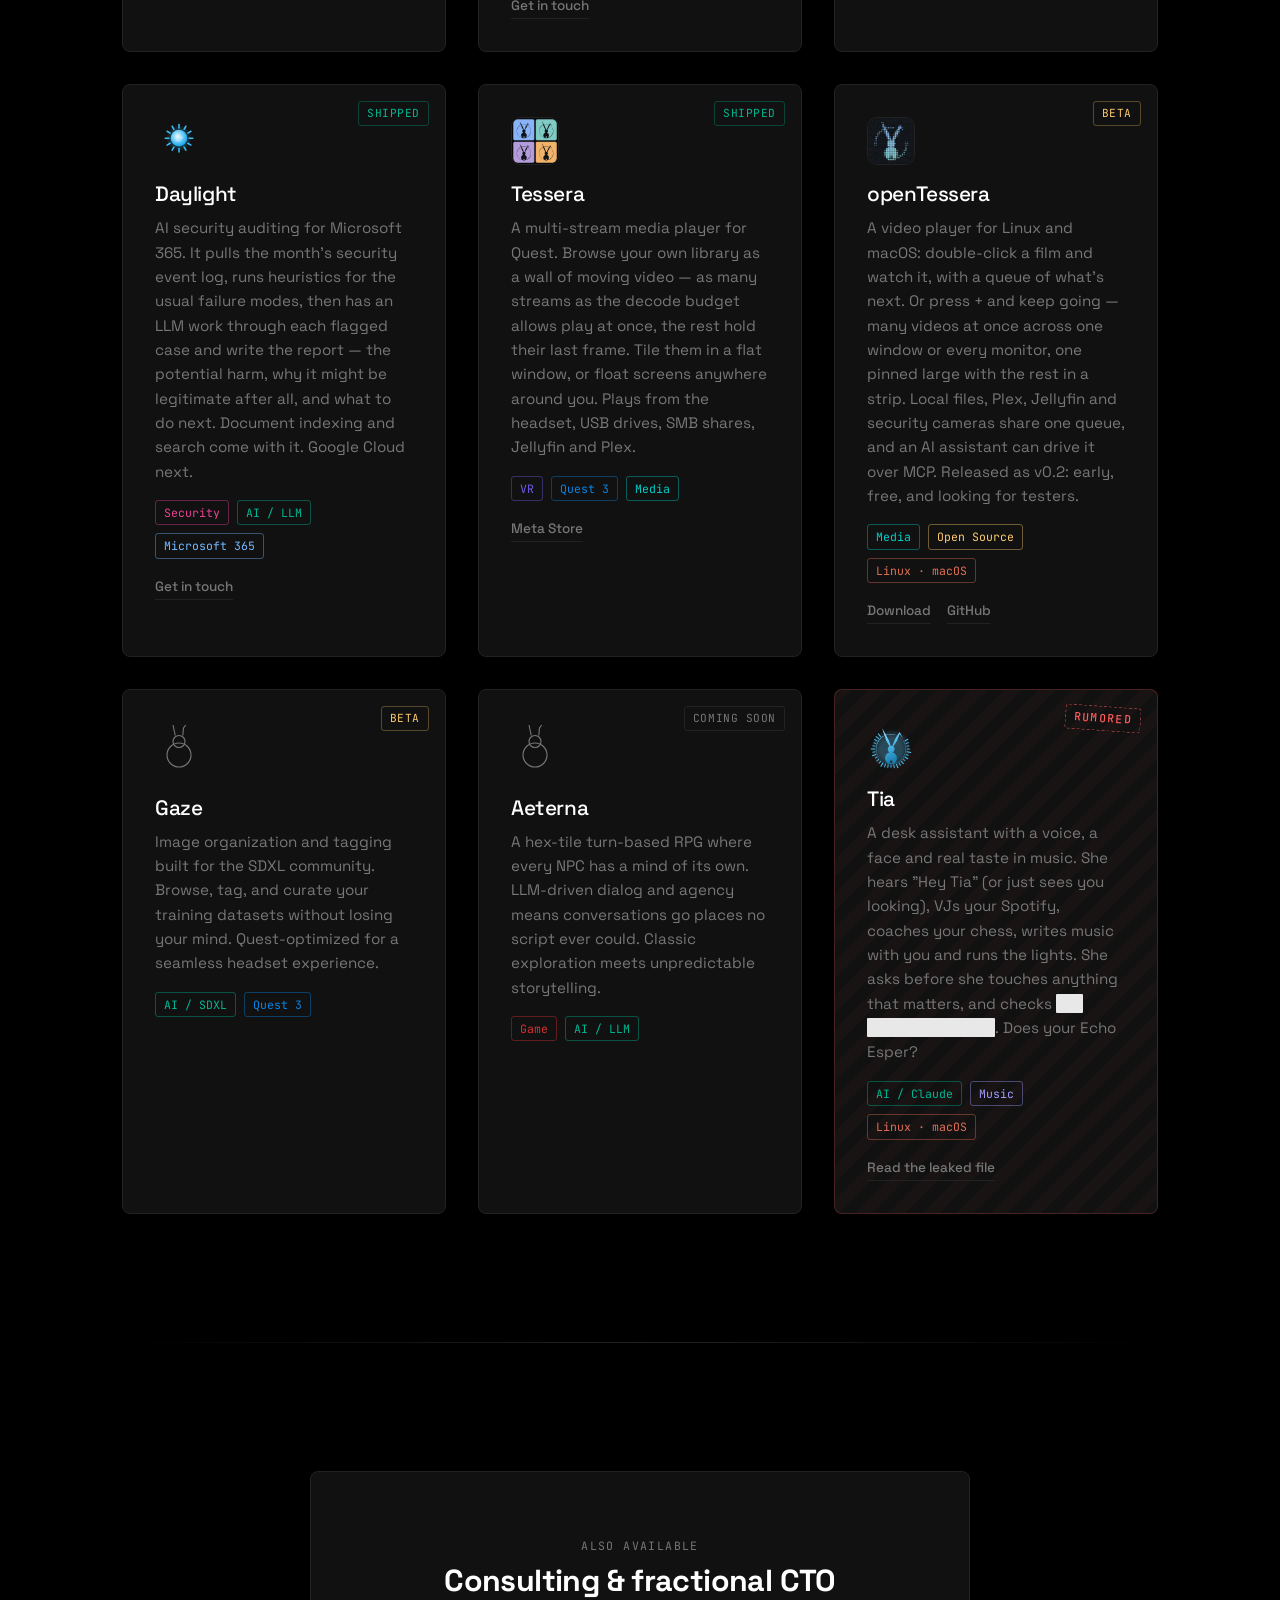
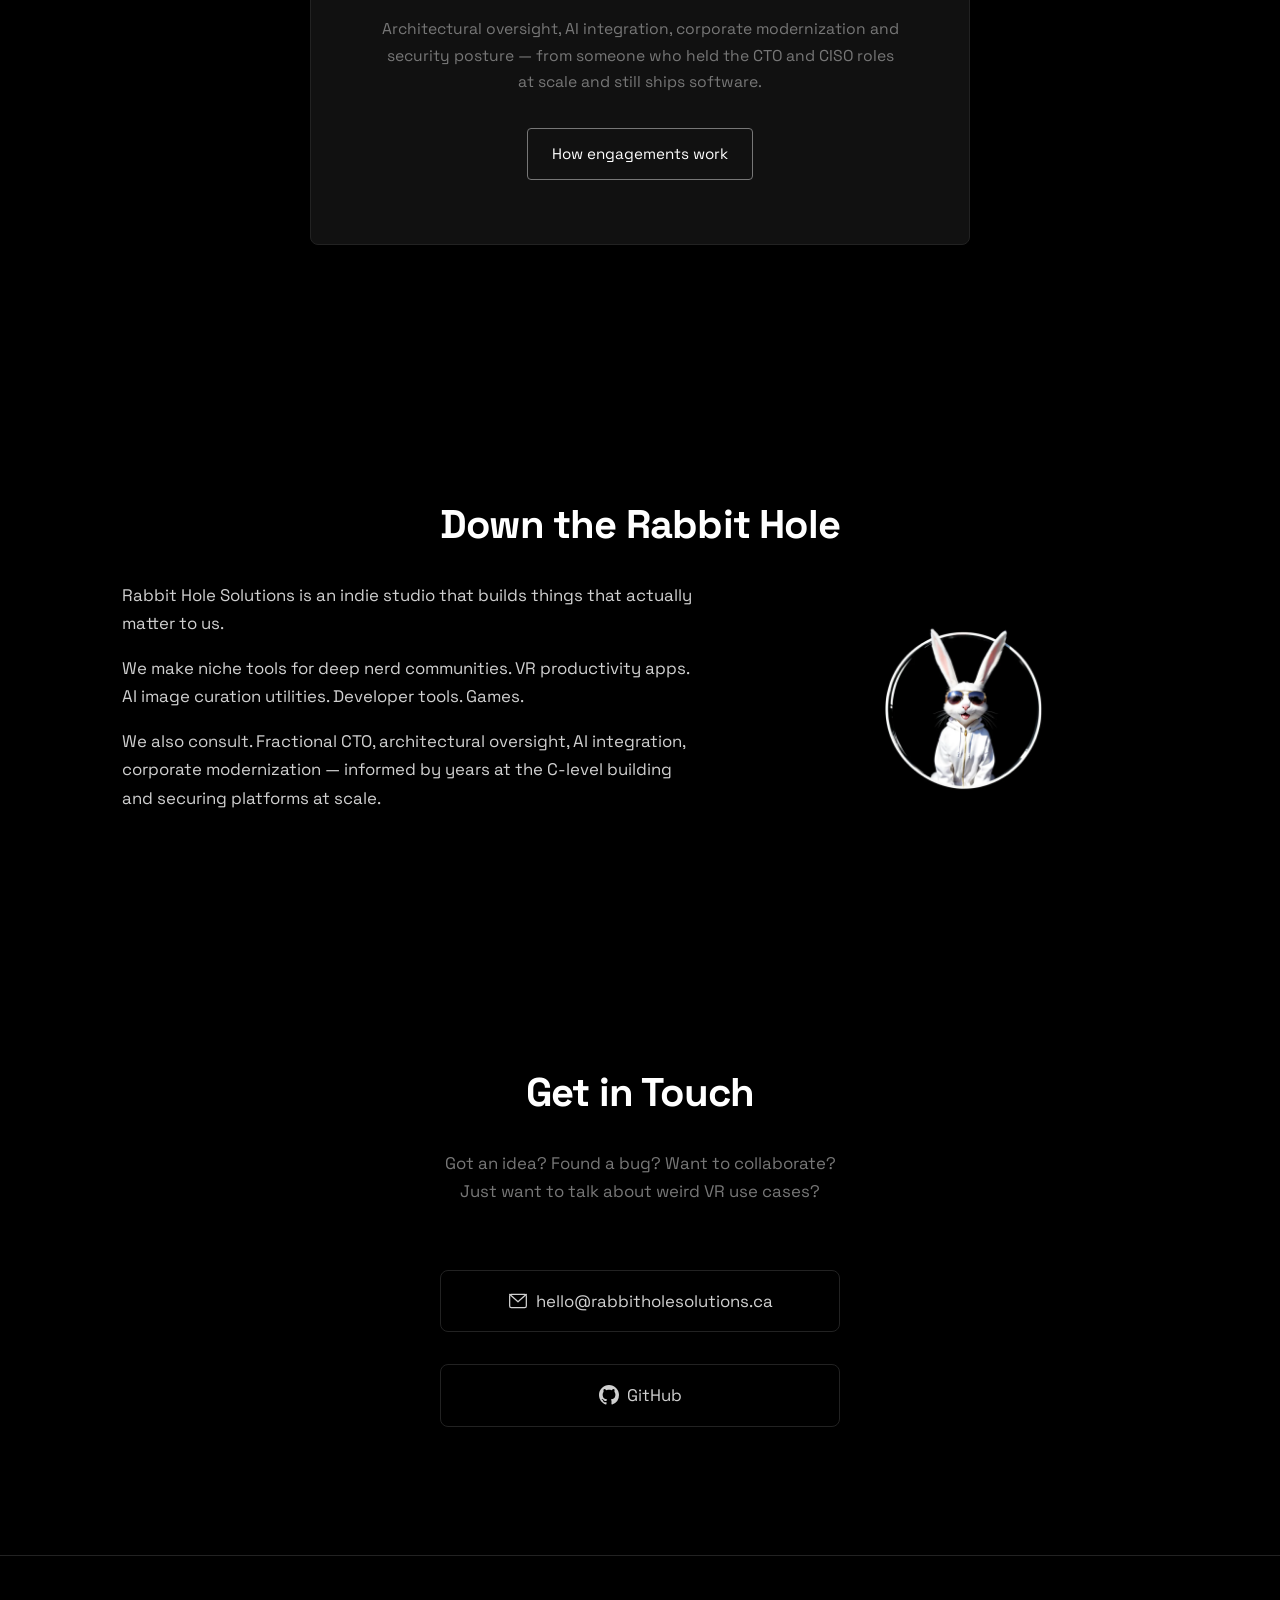
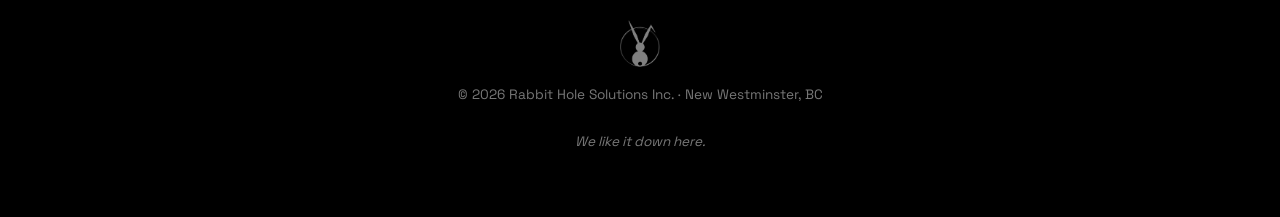
==== commit cd891404: "Tia: a rumored product, leaked as a case file A tools card and a page for Tia, the desk assistant, u" ====
--- a/index.html
+++ b/index.html
@@ -183,7 +183,7 @@
             Copy the <article> block below, paste it inside the tools-grid,
             and fill in your details.
 
-            Status options: data-status="shipped" | "beta" | "coming-soon"
+            Status options: data-status="shipped" | "beta" | "coming-soon" | "rumored"
             Tag classes:    tag-vr | tag-ai | tag-oss | tag-quest | tag-dev | tag-game | tag-music | tag-media
                             tag-sec | tag-cloud
 
@@ -344,6 +344,23 @@
                     <div class="tool-links">
                     </div>
                 </article>
+
+                <article class="tool-card" data-status="rumored">
+                    <div class="tool-icon">
+                        <img src="icons/tia.svg" alt="" class="tool-icon-img" width="48" height="48">
+                    </div>
+                    <h3 class="tool-name"><a href="/tia/">Tia</a></h3>
+                    <p class="tool-desc">A desk assistant with a voice, a face and real taste in music. She hears "Hey Tia" (or just sees you looking), VJs your Spotify, coaches your chess, writes music with you and runs the lights. She asks before she touches anything that matters, and checks <span class="redact" tabindex="0" title="Declassified">it's really you asking</span>. Does your Echo Esper?</p>
+                    <div class="tool-tags">
+                        <span class="tag tag-ai">AI / Claude</span>
+                        <span class="tag tag-music">Music</span>
+                        <span class="tag tag-dev">Linux · macOS</span>
+                    </div>
+                    <div class="tool-links">
+                        <a href="/tia/" class="tool-link">Read the leaked file</a>
+                    </div>
+                </article>
+
 
             </div>
         </div>
--- a/style.css
+++ b/style.css
@@ -372,6 +372,31 @@
     border: 1px solid var(--color-border);
 }
 
+/* Rumored: a project that officially doesn't exist. A red stamp instead of a
+   badge, and the card itself looks like it was slipped out of a file. */
+.tool-card[data-status="rumored"]::after {
+    content: 'rumored';
+    color: #ff5c5c;
+    border: 1px dashed rgba(255, 92, 92, 0.55);
+    transform: rotate(4deg);
+    font-weight: 500;
+    letter-spacing: 0.12em;
+}
+
+.tool-card[data-status="rumored"] {
+    background:
+        repeating-linear-gradient(135deg, rgba(255, 92, 92, 0.035) 0 12px, transparent 12px 24px),
+        var(--color-bg-card);
+    border-color: rgba(255, 92, 92, 0.22);
+}
+
+.tool-card[data-status="rumored"]:hover {
+    border-color: rgba(255, 92, 92, 0.5);
+    background:
+        repeating-linear-gradient(135deg, rgba(255, 92, 92, 0.05) 0 12px, transparent 12px 24px),
+        var(--color-bg-card-hover);
+}
+
 .tool-icon {
     margin-bottom: var(--space-md);
     color: var(--color-text-muted);
@@ -705,6 +730,7 @@
 
 .pill-shipped { color: #00b894; border: 1px solid rgba(0, 184, 148, 0.3); }
 .pill-beta    { color: #fdcb6e; border: 1px solid rgba(253, 203, 110, 0.3); }
+.pill-rumored  { color: #ff5c5c; border: 1px dashed rgba(255, 92, 92, 0.55); }
 
 /* A plain-spoken status note on a product page (an early release, say),
    in the beta pill's colour so the two read together. */
@@ -723,6 +749,12 @@
 .notice strong { color: var(--color-text); font-weight: 500; }
 .notice a { color: var(--color-text); }
 
+/* The same note on a rumored project's page, in the stamp's red */
+.notice-leak {
+    border-color: rgba(255, 92, 92, 0.3);
+    border-left: 3px solid #ff5c5c;
+}
+
 .cta-row {
     display: flex;
     flex-wrap: wrap;
@@ -847,6 +879,428 @@
 }
 
 .spec dd { color: var(--color-text); }
+
+/* --- Redactions ---
+   Text under a black bar, readable on hover or focus ("declassified"). The
+   words are in the page all along, so screen readers and search read them. */
+
+.redact {
+    background: #e8e8e8;
+    color: transparent;
+    border-radius: 1px;
+    padding: 0 2px;
+    cursor: help;
+    transition: background var(--transition-med), color var(--transition-med);
+    -webkit-box-decoration-break: clone;
+    box-decoration-break: clone;
+}
+
+.redact:hover,
+.redact:focus {
+    background: rgba(255, 92, 92, 0.14);
+    color: var(--color-text-bright);
+    outline: none;
+}
+
+/* ============================================
+   Tia (a rumored project): the leaked file
+   ============================================ */
+
+.leak-strip {
+    position: relative;
+    overflow: hidden;
+    border-top: 1px dashed rgba(255, 92, 92, 0.35);
+    border-bottom: 1px dashed rgba(255, 92, 92, 0.35);
+    margin-bottom: var(--space-lg);
+    font-family: var(--font-mono);
+    font-size: 0.72rem;
+    letter-spacing: 0.18em;
+    text-transform: uppercase;
+    color: rgba(255, 92, 92, 0.75);
+    white-space: nowrap;
+}
+
+.leak-strip span {
+    display: inline-block;
+    padding: 6px 0;
+    animation: leak-scroll 40s linear infinite;
+}
+
+@keyframes leak-scroll {
+    from { transform: translateX(0); }
+    to   { transform: translateX(-50%); }
+}
+
+.dossier {
+    display: grid;
+    grid-template-columns: minmax(0, 1fr) minmax(0, 1.1fr);
+    gap: var(--space-xl);
+    align-items: center;
+    margin: var(--space-lg) 0 var(--space-xl);
+}
+
+.tia-orb {
+    display: block;
+    width: 100%;
+    max-width: 440px;
+    margin: 0 auto;
+    overflow: visible;
+}
+
+.tia-orb-bars line {
+    stroke-dasharray: 35 100;
+    animation: tia-talk 1.6s ease-in-out infinite;
+    animation-delay: calc(var(--i) * -97ms);
+    opacity: 0.85;
+}
+
+@keyframes tia-talk {
+    0%, 100% { stroke-dasharray: 22 100; opacity: 0.55; }
+    30%      { stroke-dasharray: 92 100; opacity: 1; }
+    60%      { stroke-dasharray: 48 100; opacity: 0.8; }
+}
+
+.tia-orb-glow {
+    transform-origin: 300px 330px;
+    animation: tia-breathe 4.8s ease-in-out infinite;
+}
+
+@keyframes tia-breathe {
+    0%, 100% { transform: scale(0.94); opacity: 0.75; }
+    50%      { transform: scale(1.06); opacity: 1; }
+}
+
+.case-file {
+    position: relative;
+    border: 1px solid var(--color-border);
+    border-radius: 6px;
+    background:
+        linear-gradient(transparent 0 calc(100% - 1px), rgba(255, 255, 255, 0.025) 0) 0 0 / 100% 2.1em,
+        var(--color-bg-card);
+    padding: var(--space-lg);
+    font-family: var(--font-mono);
+    font-size: 0.82rem;
+}
+
+.case-file h2 {
+    font-family: var(--font-mono);
+    font-size: 0.78rem;
+    font-weight: 500;
+    letter-spacing: 0.16em;
+    text-transform: uppercase;
+    color: var(--color-text-muted);
+    margin-bottom: var(--space-md);
+}
+
+.case-file dl div {
+    display: flex;
+    gap: var(--space-md);
+    padding: 5px 0;
+    border-bottom: 1px dashed var(--color-border);
+}
+
+.case-file dt {
+    flex: 0 0 9.5em;
+    color: var(--color-text-muted);
+    text-transform: uppercase;
+    font-size: 0.72rem;
+    letter-spacing: 0.08em;
+    padding-top: 2px;
+}
+
+.case-file dd { color: var(--color-text); }
+
+.stamp {
+    position: absolute;
+    right: -10px;
+    top: -18px;
+    padding: 4px 14px;
+    border: 3px double #ff5c5c;
+    border-radius: 4px;
+    color: #ff5c5c;
+    font-family: var(--font-mono);
+    font-weight: 500;
+    font-size: 1.15rem;
+    letter-spacing: 0.22em;
+    text-transform: uppercase;
+    transform: rotate(9deg);
+    background: rgba(0, 0, 0, 0.6);
+    mix-blend-mode: screen;
+    opacity: 0.9;
+    pointer-events: none;
+}
+
+.stamp-big {
+    font-size: clamp(1.4rem, 4vw, 2.6rem);
+    right: 4%;
+    top: 7%;
+    transform: rotate(-8deg);
+    border-width: 5px;
+}
+
+/* A figure with a stamp over its corner */
+.exhibit { position: relative; }
+
+.exhibit-label {
+    display: inline-block;
+    font-family: var(--font-mono);
+    font-size: 0.7rem;
+    letter-spacing: 0.16em;
+    text-transform: uppercase;
+    color: rgba(255, 92, 92, 0.8);
+    margin-bottom: var(--space-sm);
+}
+
+/* Prose and a picture side by side, wider than the prose column */
+.split {
+    display: grid;
+    grid-template-columns: minmax(0, 1fr) minmax(0, 1.25fr);
+    gap: var(--space-xl);
+    align-items: center;
+    margin: var(--space-xl) 0;
+}
+
+.split.flip { grid-template-columns: minmax(0, 1.25fr) minmax(0, 1fr); }
+.split.flip > :first-child { order: 2; }
+.split .prose h2:first-child { margin-top: 0; }
+.split figure { margin: 0; }
+
+.shots {
+    display: grid;
+    grid-template-columns: repeat(2, minmax(0, 1fr));
+    gap: var(--space-md);
+    margin: var(--space-lg) 0 var(--space-xl);
+}
+
+.shots.three { grid-template-columns: repeat(3, minmax(0, 1fr)); }
+.shots figure { margin: 0; }
+
+/* Screenshots open full size */
+.shots a, .split a.shot, .exhibit a.shot { display: block; }
+
+/* Fullscreen visualizer stills: edge to edge, a filmstrip */
+.filmstrip {
+    display: grid;
+    grid-template-columns: repeat(5, minmax(0, 1fr));
+    gap: 4px;
+    margin: var(--space-lg) 0 var(--space-sm);
+}
+
+.filmstrip img {
+    width: 100%;
+    height: auto;
+    aspect-ratio: 16 / 9;
+    object-fit: cover;
+    display: block;
+    border-radius: 3px;
+    transition: transform var(--transition-med);
+}
+
+.filmstrip img:hover { transform: scale(1.06); position: relative; z-index: 1; }
+
+/* Two themes, one screen: drag to wipe from Deep Sea to Pastel Ultra */
+.compare {
+    position: relative;
+    border-radius: 6px;
+    overflow: hidden;
+    border: 1px solid var(--color-border);
+    aspect-ratio: 16 / 9;
+    --at: 50%;
+    margin: var(--space-lg) 0 var(--space-sm);
+    touch-action: pan-y;
+}
+
+.compare img {
+    position: absolute;
+    inset: 0;
+    width: 100%;
+    height: 100%;
+    object-fit: cover;
+    display: block;
+}
+
+.compare .compare-top { clip-path: inset(0 0 0 var(--at)); }
+
+.compare::after {
+    content: '';
+    position: absolute;
+    top: 0;
+    bottom: 0;
+    left: var(--at);
+    width: 2px;
+    margin-left: -1px;
+    background: #fff;
+    box-shadow: 0 0 12px rgba(0, 0, 0, 0.6);
+    pointer-events: none;
+}
+
+.compare input {
+    position: absolute;
+    inset: 0;
+    width: 100%;
+    height: 100%;
+    opacity: 0;
+    cursor: ew-resize;
+    margin: 0;
+}
+
+.compare-labels {
+    display: flex;
+    justify-content: space-between;
+    font-family: var(--font-mono);
+    font-size: 0.8rem;
+    color: var(--color-text-muted);
+}
+
+/* The Esper: a photo analyser from 2019 (as imagined in 1982), enhancing */
+.esper {
+    position: relative;
+    aspect-ratio: 4 / 3;
+    overflow: hidden;
+    border-radius: 6px;
+    border: 1px solid #1d3a2a;
+    background: #000;
+    margin: var(--space-lg) 0 var(--space-sm);
+}
+
+.esper img {
+    position: absolute;
+    inset: 0;
+    width: 100%;
+    height: 100%;
+    object-fit: cover;
+    object-position: 50% 30%;
+    filter: grayscale(0.35) sepia(0.25) hue-rotate(60deg) saturate(1.4) contrast(1.1);
+    transform-origin: 42% 59%;
+    animation: esper-enhance 14s ease-in-out infinite;
+}
+
+@keyframes esper-enhance {
+    0%, 12%   { transform: scale(1); }
+    30%, 42%  { transform: scale(2.2); filter: grayscale(0.35) sepia(0.25) hue-rotate(60deg) saturate(1.4) contrast(1.1) blur(0.3px); }
+    60%, 86%  { transform: scale(5.5); filter: grayscale(0.35) sepia(0.25) hue-rotate(60deg) saturate(1.4) contrast(1.25) blur(0.6px); }
+    100%      { transform: scale(1); }
+}
+
+.esper-grid {
+    position: absolute;
+    inset: 0;
+    background:
+        linear-gradient(rgba(80, 255, 140, 0.18) 1px, transparent 1px) 0 0 / 10% 10%,
+        linear-gradient(90deg, rgba(80, 255, 140, 0.18) 1px, transparent 1px) 0 0 / 10% 10%;
+    pointer-events: none;
+}
+
+.esper-scan {
+    position: absolute;
+    inset: 0;
+    background: repeating-linear-gradient(transparent 0 2px, rgba(0, 0, 0, 0.22) 2px 3px);
+    pointer-events: none;
+}
+
+.esper-reticle {
+    position: absolute;
+    left: 33%;
+    top: 53%;
+    width: 19%;
+    height: 14%;
+    border: 2px solid rgba(110, 255, 160, 0.9);
+    animation: esper-reticle 14s ease-in-out infinite;
+    pointer-events: none;
+}
+
+@keyframes esper-reticle {
+    0%, 4%    { opacity: 0; transform: scale(2); }
+    8%, 12%   { opacity: 1; transform: scale(1); }
+    18%, 46%  { opacity: 0; transform: scale(1); }
+    50%, 56%  { opacity: 1; transform: scale(0.6); }
+    60%, 100% { opacity: 0; }
+}
+
+.esper-readout {
+    position: absolute;
+    left: 12px;
+    right: 12px;
+    bottom: 10px;
+    display: flex;
+    justify-content: space-between;
+    font-family: var(--font-mono);
+    font-size: 0.78rem;
+    letter-spacing: 0.1em;
+    color: rgba(130, 255, 170, 0.95);
+    text-shadow: 0 0 6px rgba(80, 255, 140, 0.6);
+    pointer-events: none;
+}
+
+.esper-readout .esper-cmd::after {
+    content: 'ENHANCE 224 TO 176';
+    animation: esper-cmd 14s steps(1) infinite;
+}
+
+@keyframes esper-cmd {
+    0%   { content: 'TRACK 45 RIGHT'; }
+    16%  { content: 'ENHANCE 224 TO 176'; }
+    46%  { content: 'ENHANCE 34 TO 36'; }
+    64%  { content: 'STOP. GIVE ME A HARD COPY RIGHT THERE.'; }
+    90%  { content: 'PULL BACK'; }
+}
+
+.esper-readout .esper-zoom::after {
+    content: 'Z 1.0';
+    animation: esper-zoom 14s steps(1) infinite;
+}
+
+@keyframes esper-zoom {
+    0%   { content: 'Z 1.0'; }
+    22%  { content: 'Z 2.2'; }
+    50%  { content: 'Z 5.5'; }
+    92%  { content: 'Z 1.0'; }
+}
+
+.big-question {
+    font-size: clamp(2rem, 6vw, 3.6rem);
+    line-height: 1.05;
+    letter-spacing: -0.03em;
+    margin: var(--space-2xl) 0 var(--space-md);
+    max-width: 18ch;
+}
+
+.big-question em {
+    font-style: normal;
+    color: #6effa0;
+    text-shadow: 0 0 18px rgba(80, 255, 140, 0.35);
+}
+
+.fineprint {
+    font-family: var(--font-mono);
+    font-size: 0.78rem;
+    color: var(--color-text-muted);
+}
+
+.signoff {
+    margin: var(--space-2xl) 0 var(--space-lg);
+    padding: var(--space-xl) var(--space-lg);
+    border: 1px dashed rgba(255, 92, 92, 0.35);
+    border-radius: 6px;
+    text-align: center;
+    background: var(--color-bg-card);
+}
+
+.signoff h2 { margin-bottom: var(--space-md); }
+.signoff p { color: var(--color-text-muted); max-width: 56ch; margin: 0 auto var(--space-md); }
+
+@media (prefers-reduced-motion: reduce) {
+    .leak-strip span,
+    .tia-orb-bars line,
+    .tia-orb-glow,
+    .esper img,
+    .esper-reticle,
+    .esper-readout .esper-cmd::after,
+    .esper-readout .esper-zoom::after {
+        animation: none;
+    }
+    .esper img { transform: scale(2.2); }
+}
 
 /* --- Responsive --- */
 
@@ -936,4 +1390,26 @@
     }
 
     .spec dt { flex: none; }
-}
+
+    .dossier,
+    .split,
+    .split.flip {
+        grid-template-columns: 1fr;
+        gap: var(--space-lg);
+    }
+
+    .split.flip > :first-child { order: 0; }
+
+    .shots,
+    .shots.three { grid-template-columns: 1fr; }
+
+    .filmstrip { grid-template-columns: repeat(2, minmax(0, 1fr)); }
+    .filmstrip img:last-child { grid-column: span 2; }
+
+    .case-file dl div { flex-direction: column; gap: 0; }
+    .case-file dt { flex: none; }
+
+    .stamp { right: 6px; }
+
+    .esper-readout { font-size: 0.62rem; gap: 1em; }
+}
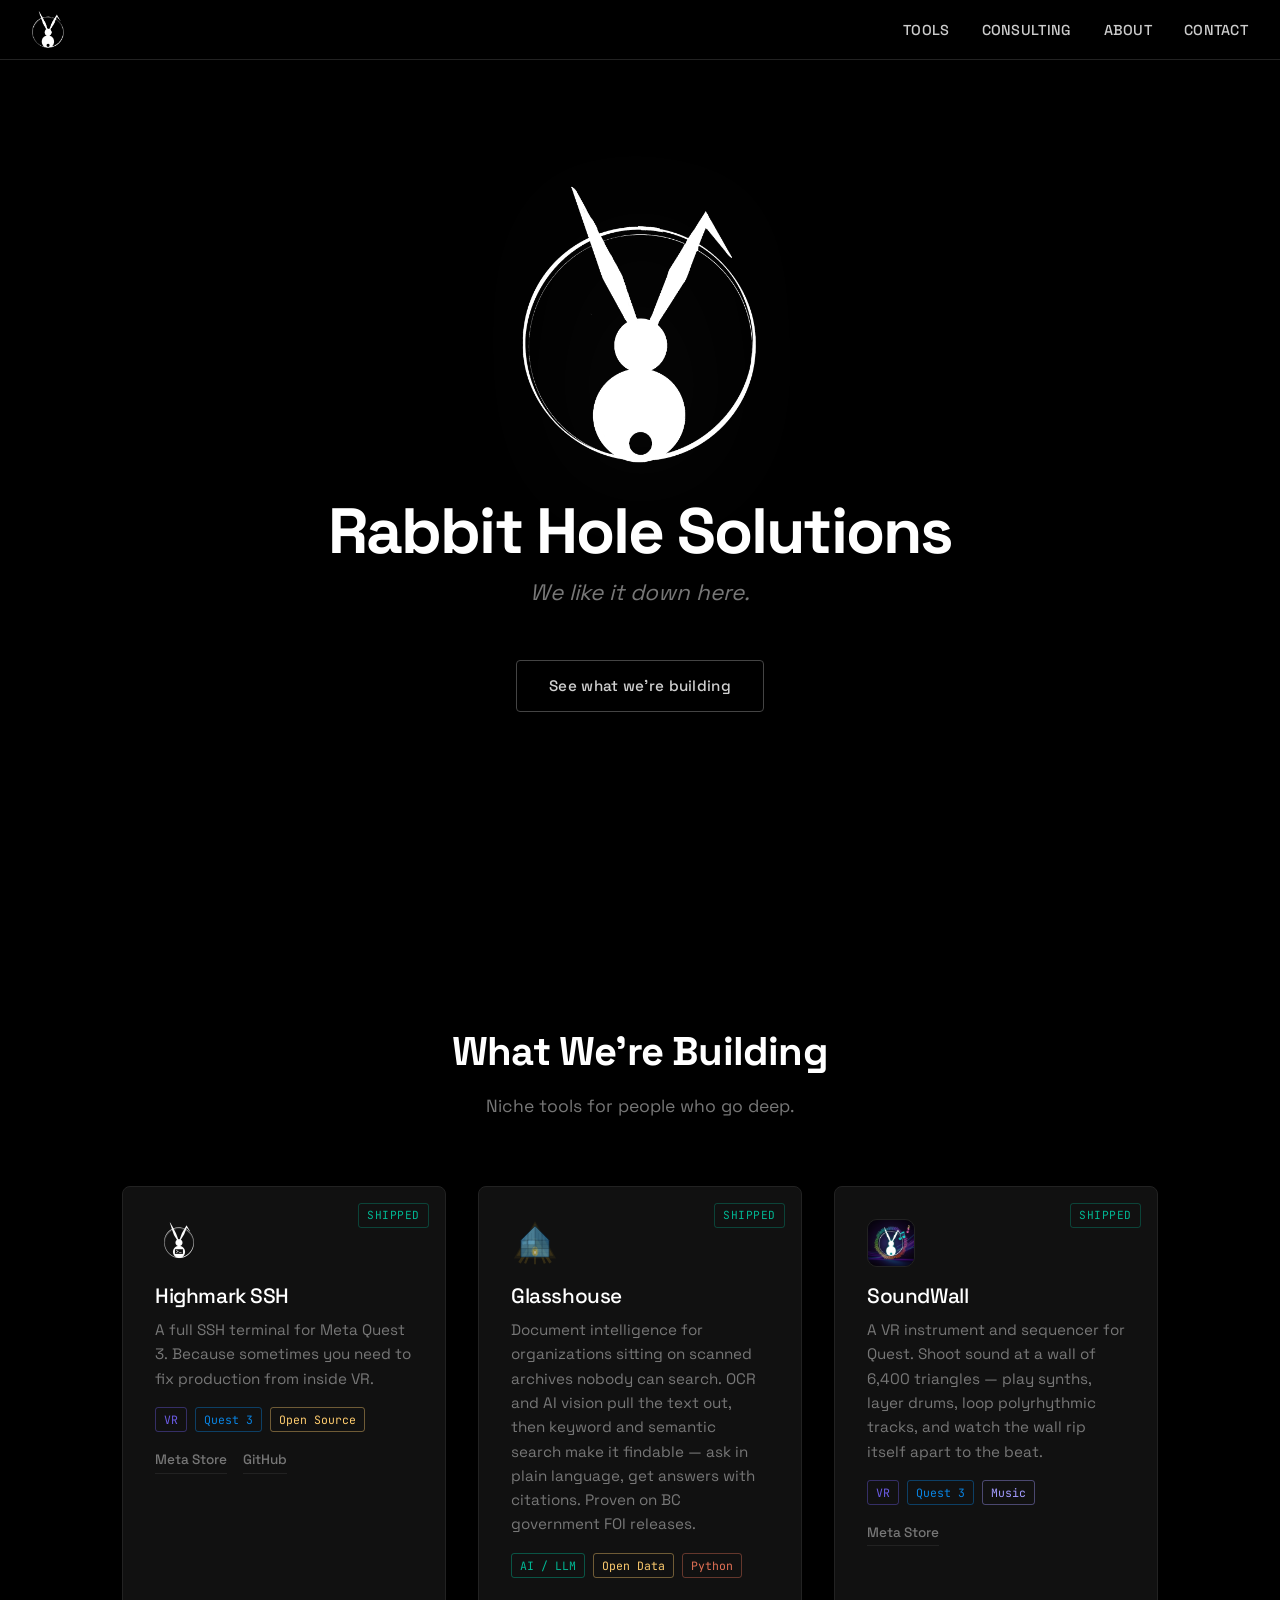
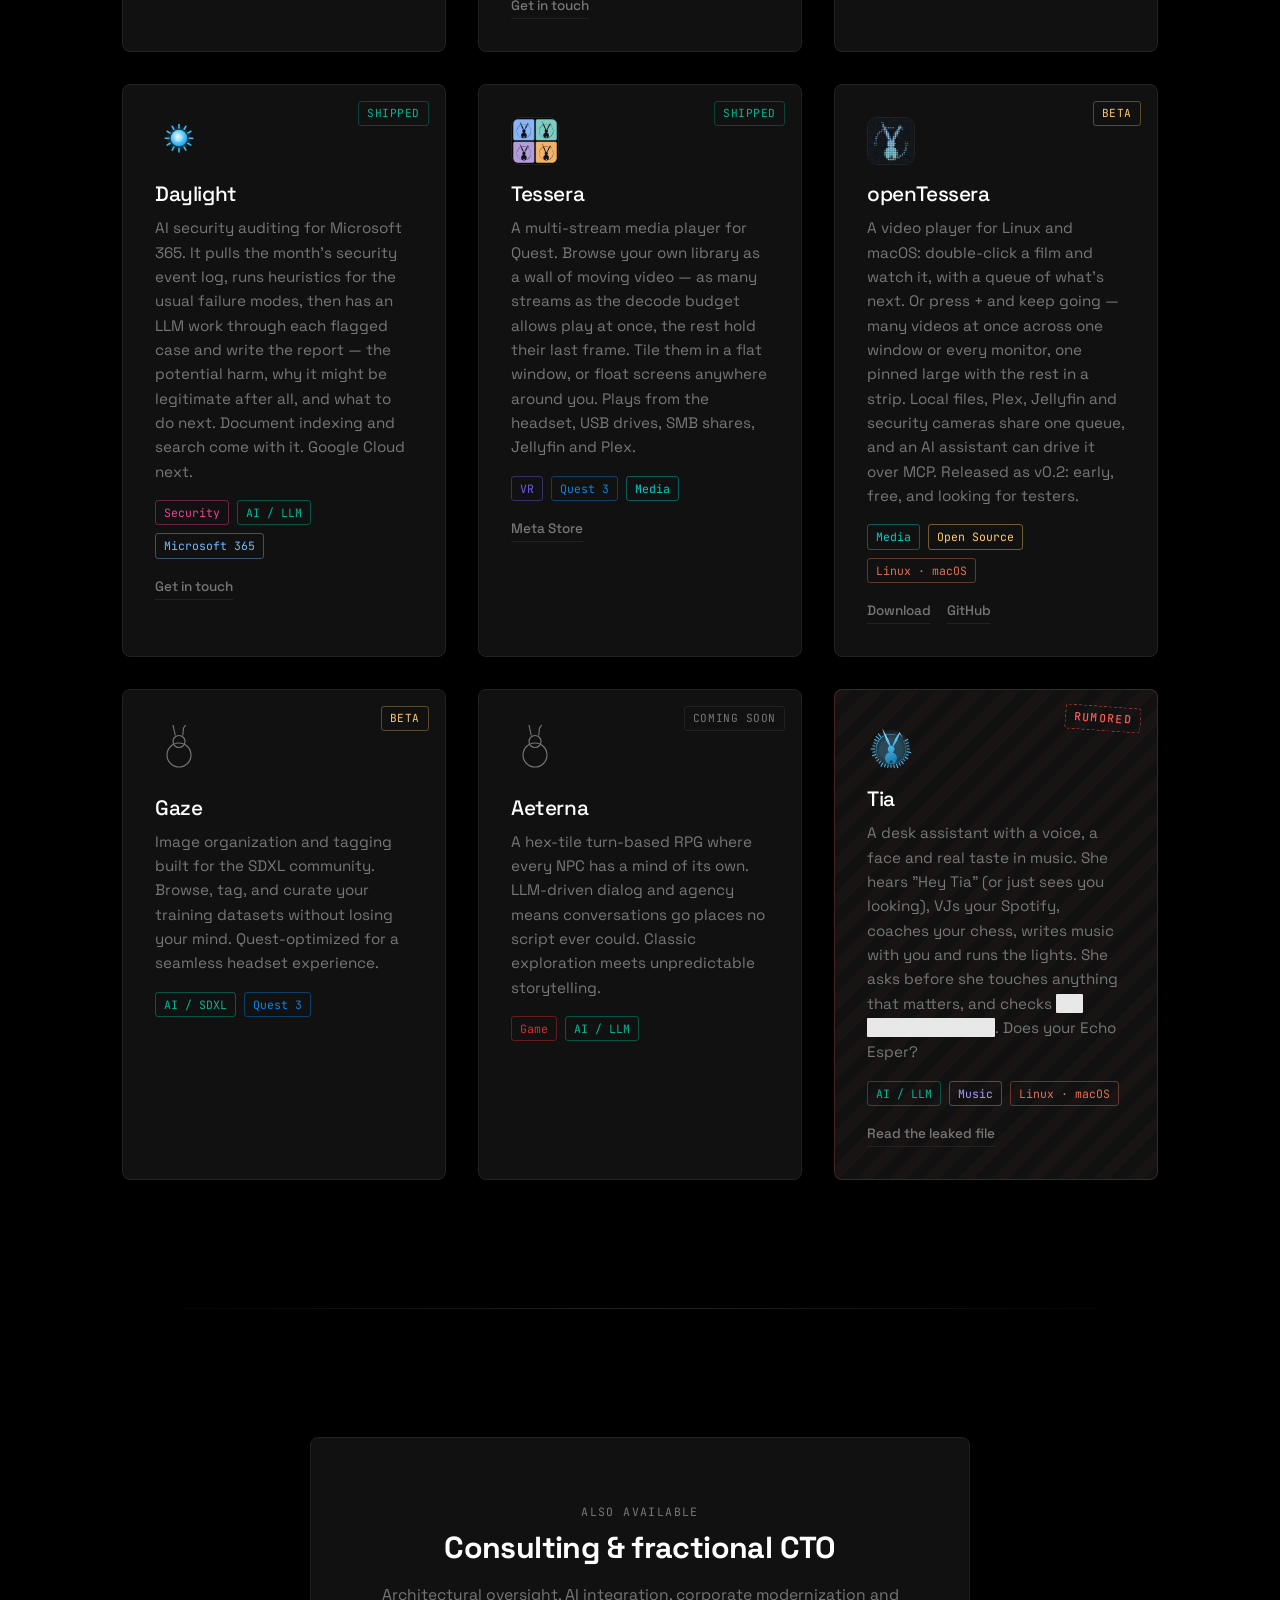
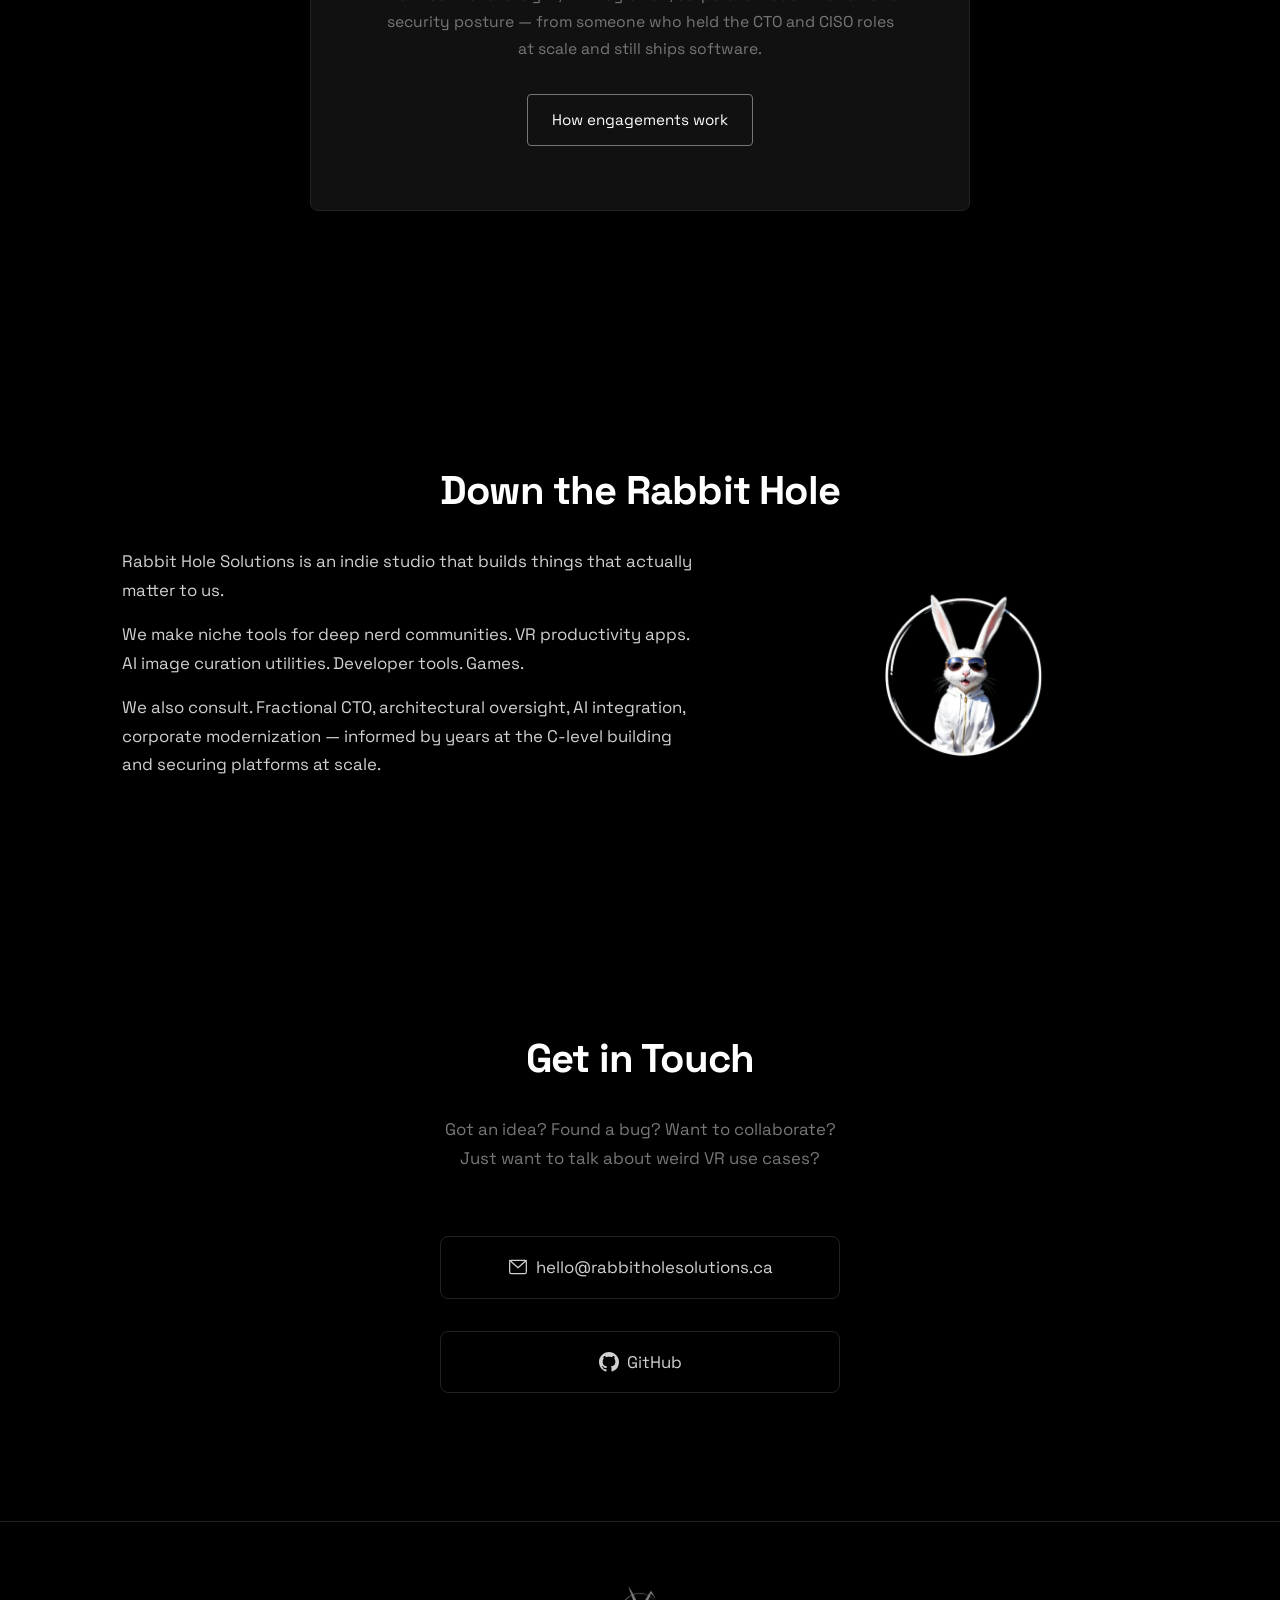
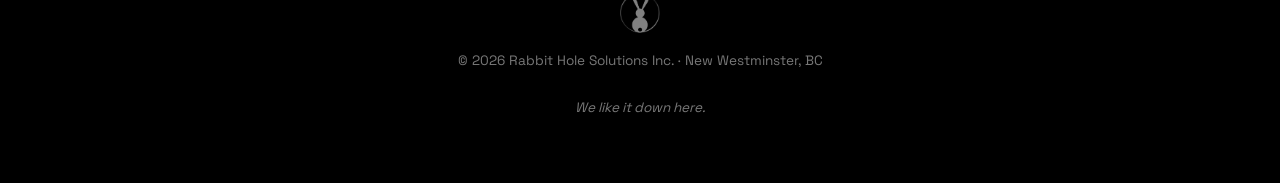
==== commit ad628164: "Tia: her brain is a flexible frontier, not one vendor's model She'll run on OpenRouter and other mod" ====
--- a/index.html
+++ b/index.html
@@ -352,7 +352,7 @@
                     <h3 class="tool-name"><a href="/tia/">Tia</a></h3>
                     <p class="tool-desc">A desk assistant with a voice, a face and real taste in music. She hears "Hey Tia" (or just sees you looking), VJs your Spotify, coaches your chess, writes music with you and runs the lights. She asks before she touches anything that matters, and checks <span class="redact" tabindex="0" title="Declassified">it's really you asking</span>. Does your Echo Esper?</p>
                     <div class="tool-tags">
-                        <span class="tag tag-ai">AI / Claude</span>
+                        <span class="tag tag-ai">AI / LLM</span>
                         <span class="tag tag-music">Music</span>
                         <span class="tag tag-dev">Linux · macOS</span>
                     </div>
--- a/style.css
+++ b/style.css
@@ -1288,6 +1288,68 @@
 
 .signoff h2 { margin-bottom: var(--space-md); }
 .signoff p { color: var(--color-text-muted); max-width: 56ch; margin: 0 auto var(--space-md); }
+
+/* Screenshots open full size in a lightbox */
+.zoomable { cursor: zoom-in; }
+.zoomable:focus-visible { outline: 2px solid var(--color-text-muted); outline-offset: 3px; }
+
+.lightbox {
+    width: 100vw;
+    height: 100vh;
+    max-width: none;
+    max-height: none;
+    border: 0;
+    padding: var(--space-lg) var(--space-xl);
+    background: rgba(0, 0, 0, 0.92);
+    color: var(--color-text);
+}
+
+.lightbox[open] {
+    display: flex;
+    flex-direction: column;
+    align-items: center;
+    justify-content: center;
+    gap: var(--space-md);
+}
+
+.lightbox::backdrop { background: rgba(0, 0, 0, 0.6); }
+
+.lightbox img {
+    max-width: 100%;
+    max-height: calc(100vh - 7rem);
+    width: auto;
+    height: auto;
+    border-radius: 6px;
+    border: 1px solid var(--color-border);
+    box-shadow: 0 20px 80px rgba(0, 0, 0, 0.8);
+}
+
+.lightbox-cap {
+    font-family: var(--font-mono);
+    font-size: 0.85rem;
+    color: var(--color-text-muted);
+    text-align: center;
+    max-width: 90ch;
+}
+
+.lightbox button {
+    position: absolute;
+    background: rgba(17, 17, 17, 0.8);
+    border: 1px solid var(--color-border-hover);
+    color: var(--color-text-bright);
+    border-radius: 50%;
+    width: 44px;
+    height: 44px;
+    font-size: 1.6rem;
+    line-height: 1;
+    cursor: pointer;
+}
+
+.lightbox button:hover { background: var(--color-bg-card-hover); }
+.lightbox-close { top: var(--space-md); right: var(--space-md); }
+.lightbox-step { top: 50%; transform: translateY(-50%); }
+.lightbox-step.prev { left: var(--space-md); }
+.lightbox-step.next { right: var(--space-md); }
 
 @media (prefers-reduced-motion: reduce) {
     .leak-strip span,
@@ -1412,4 +1474,7 @@
     .stamp { right: 6px; }
 
     .esper-readout { font-size: 0.62rem; gap: 1em; }
-}
+
+    .lightbox { padding: var(--space-xl) var(--space-sm); }
+    .lightbox-step { top: auto; bottom: var(--space-md); transform: none; }
+}
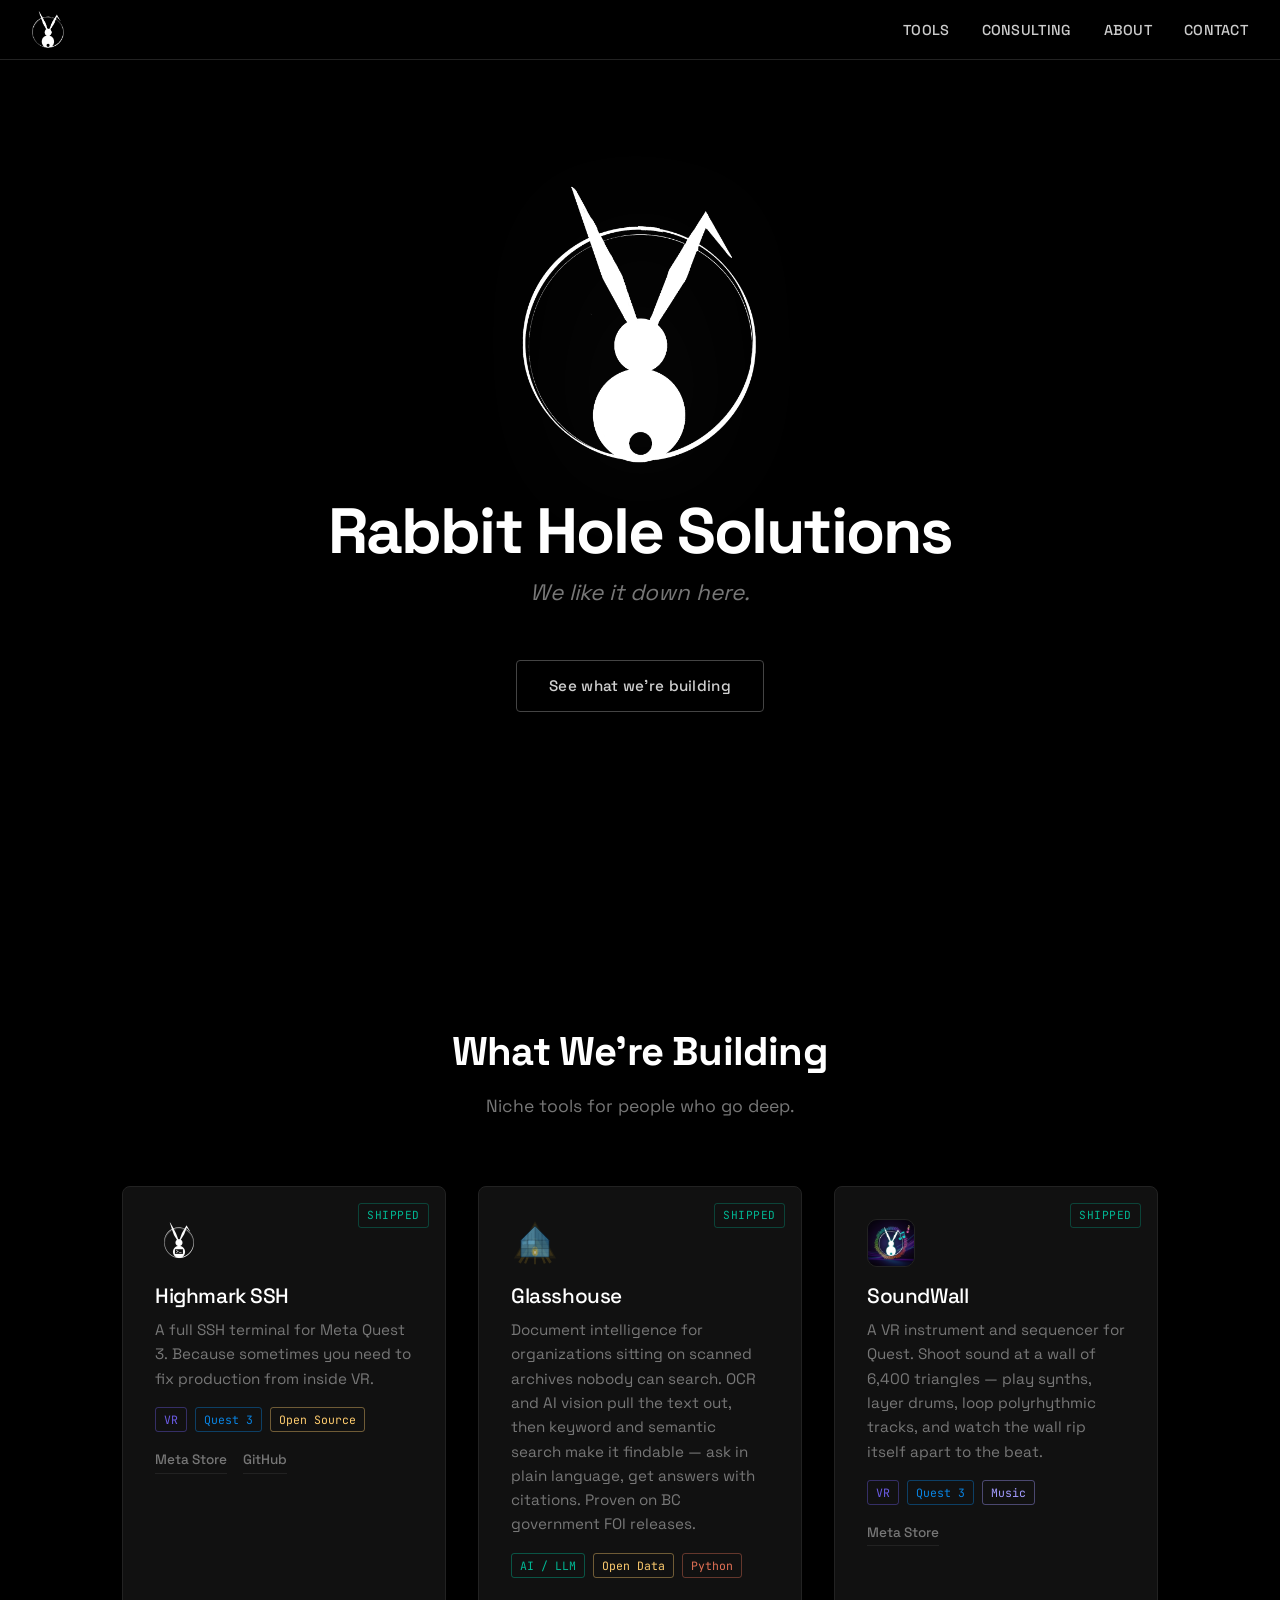
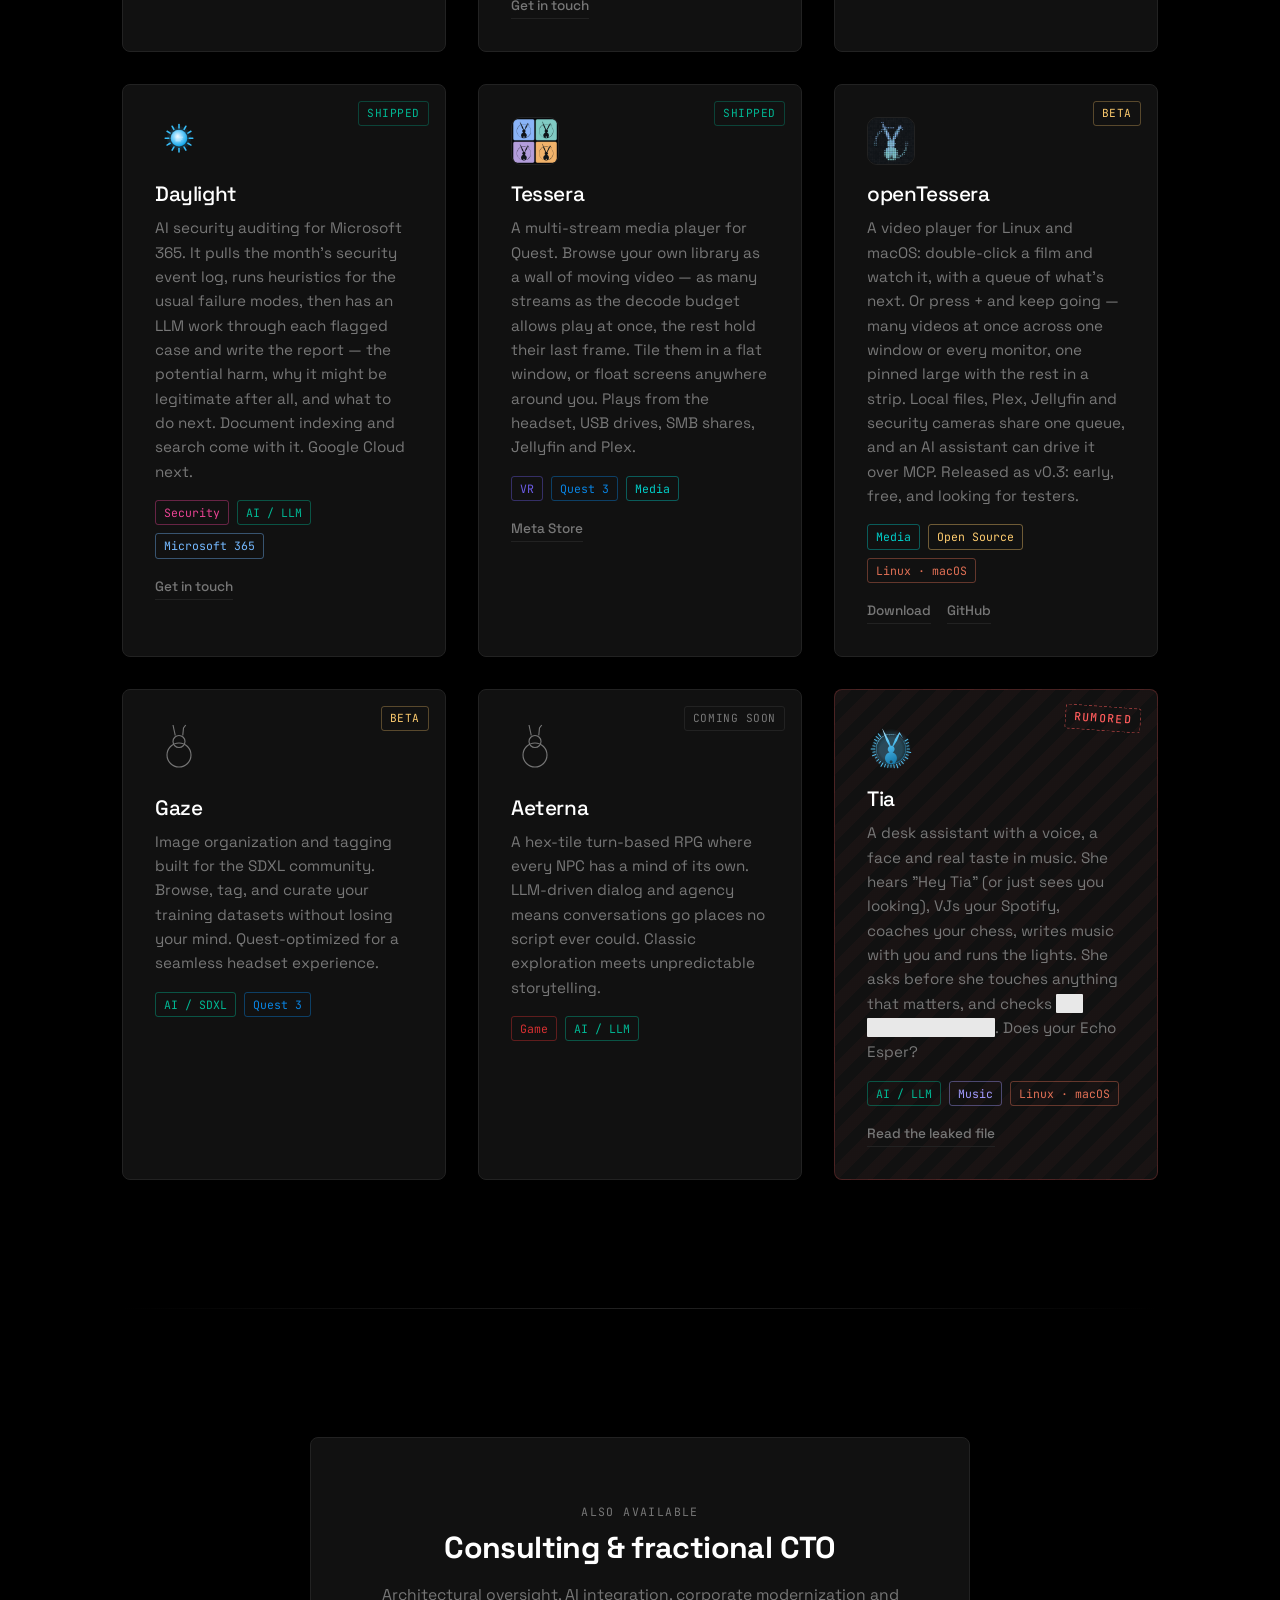
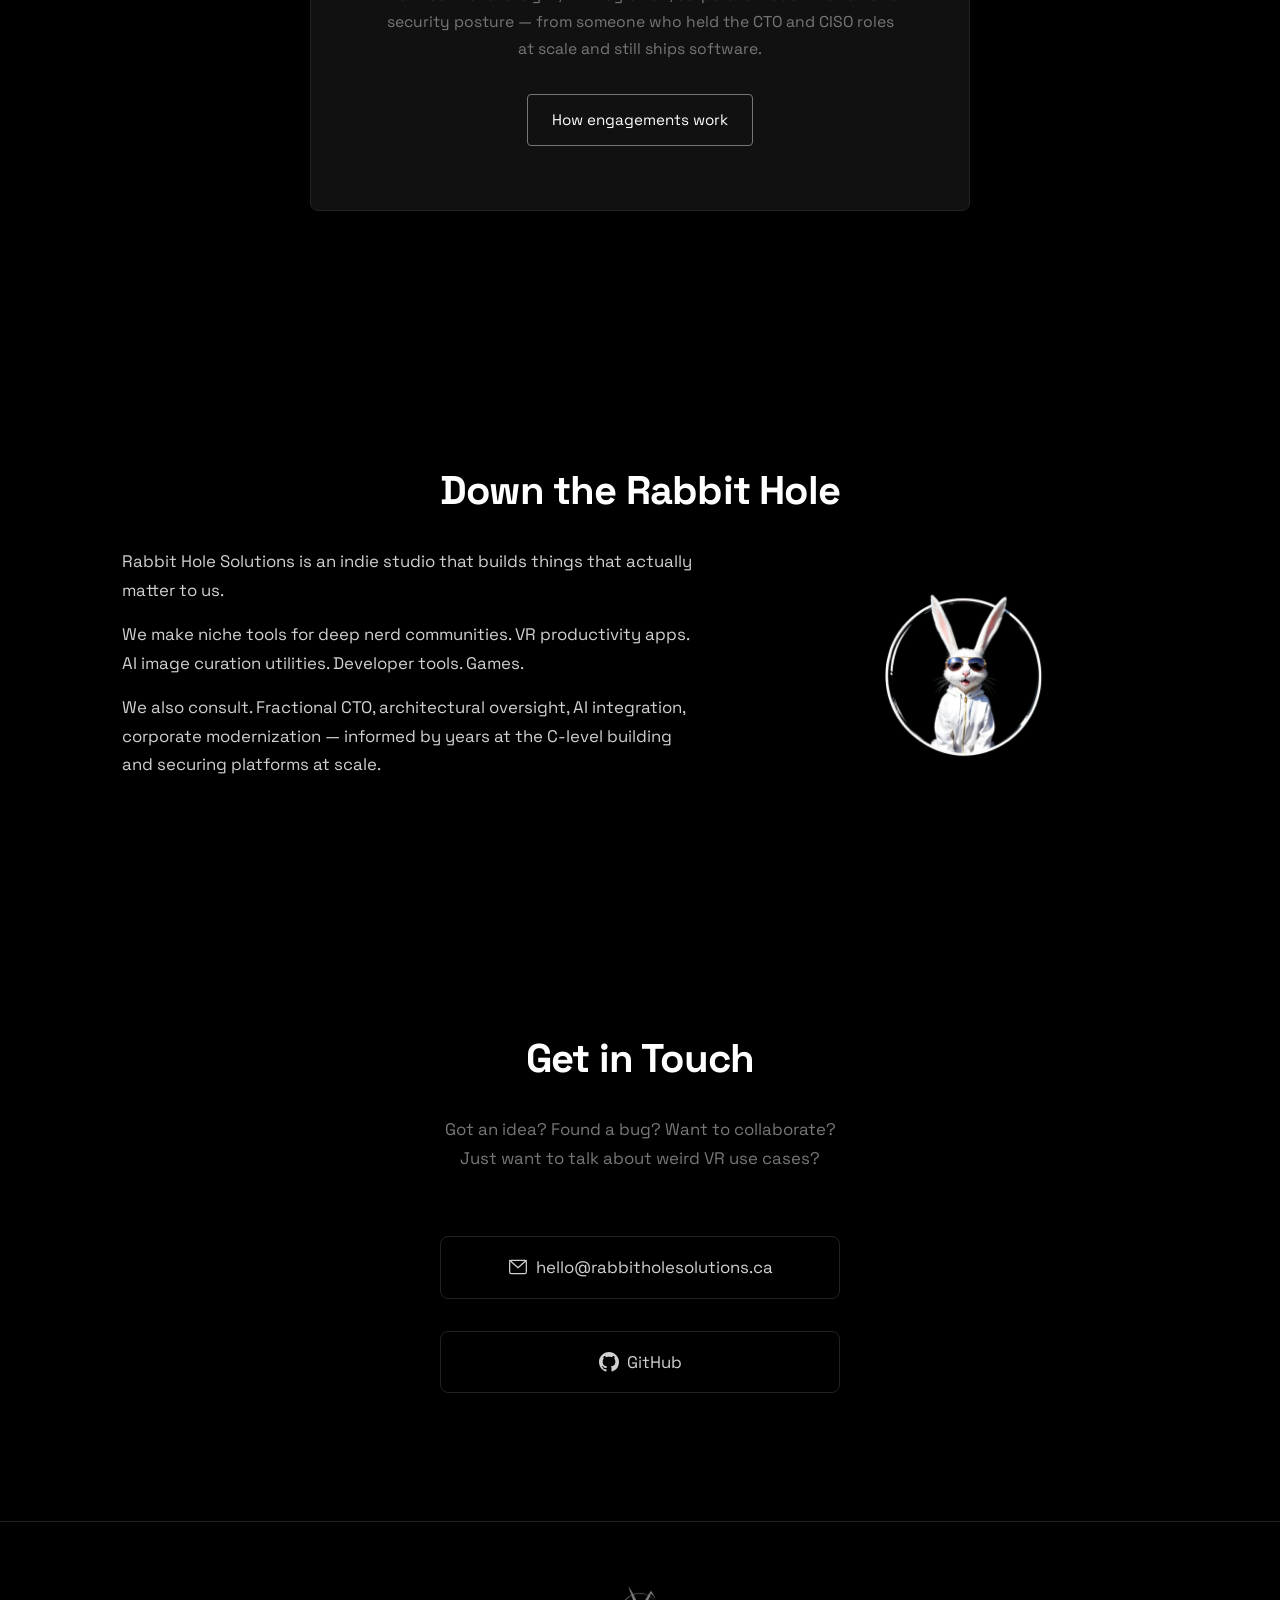
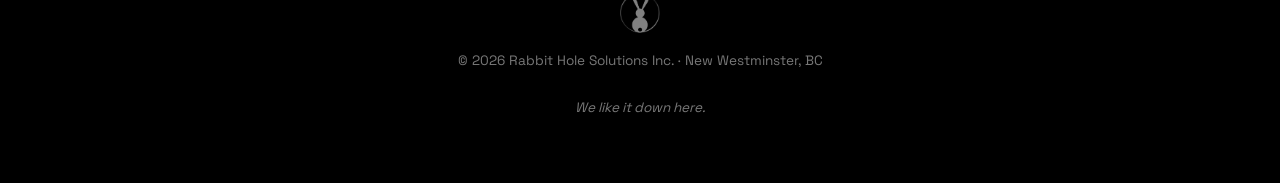
==== commit fc0e2391: "openTessera: v0.3 at the top of its page and on the home card Co-Authored-By: Claude Opus 5.5 <norep" ====
--- a/index.html
+++ b/index.html
@@ -295,7 +295,7 @@
                         <img src="icons/opentessera.png" alt="" class="tool-icon-img tool-icon-img--tile" width="48" height="48">
                     </div>
                     <h3 class="tool-name"><a href="/opentessera/">openTessera</a></h3>
-                    <p class="tool-desc">A video player for Linux and macOS: double-click a film and watch it, with a queue of what's next. Or press + and keep going — many videos at once across one window or every monitor, one pinned large with the rest in a strip. Local files, Plex, Jellyfin and security cameras share one queue, and an AI assistant can drive it over MCP. Released as v0.2: early, free, and looking for testers.</p>
+                    <p class="tool-desc">A video player for Linux and macOS: double-click a film and watch it, with a queue of what's next. Or press + and keep going — many videos at once across one window or every monitor, one pinned large with the rest in a strip. Local files, Plex, Jellyfin and security cameras share one queue, and an AI assistant can drive it over MCP. Released as v0.3: early, free, and looking for testers.</p>
                     <div class="tool-tags">
                         <span class="tag tag-media">Media</span>
                         <span class="tag tag-oss">Open Source</span>
